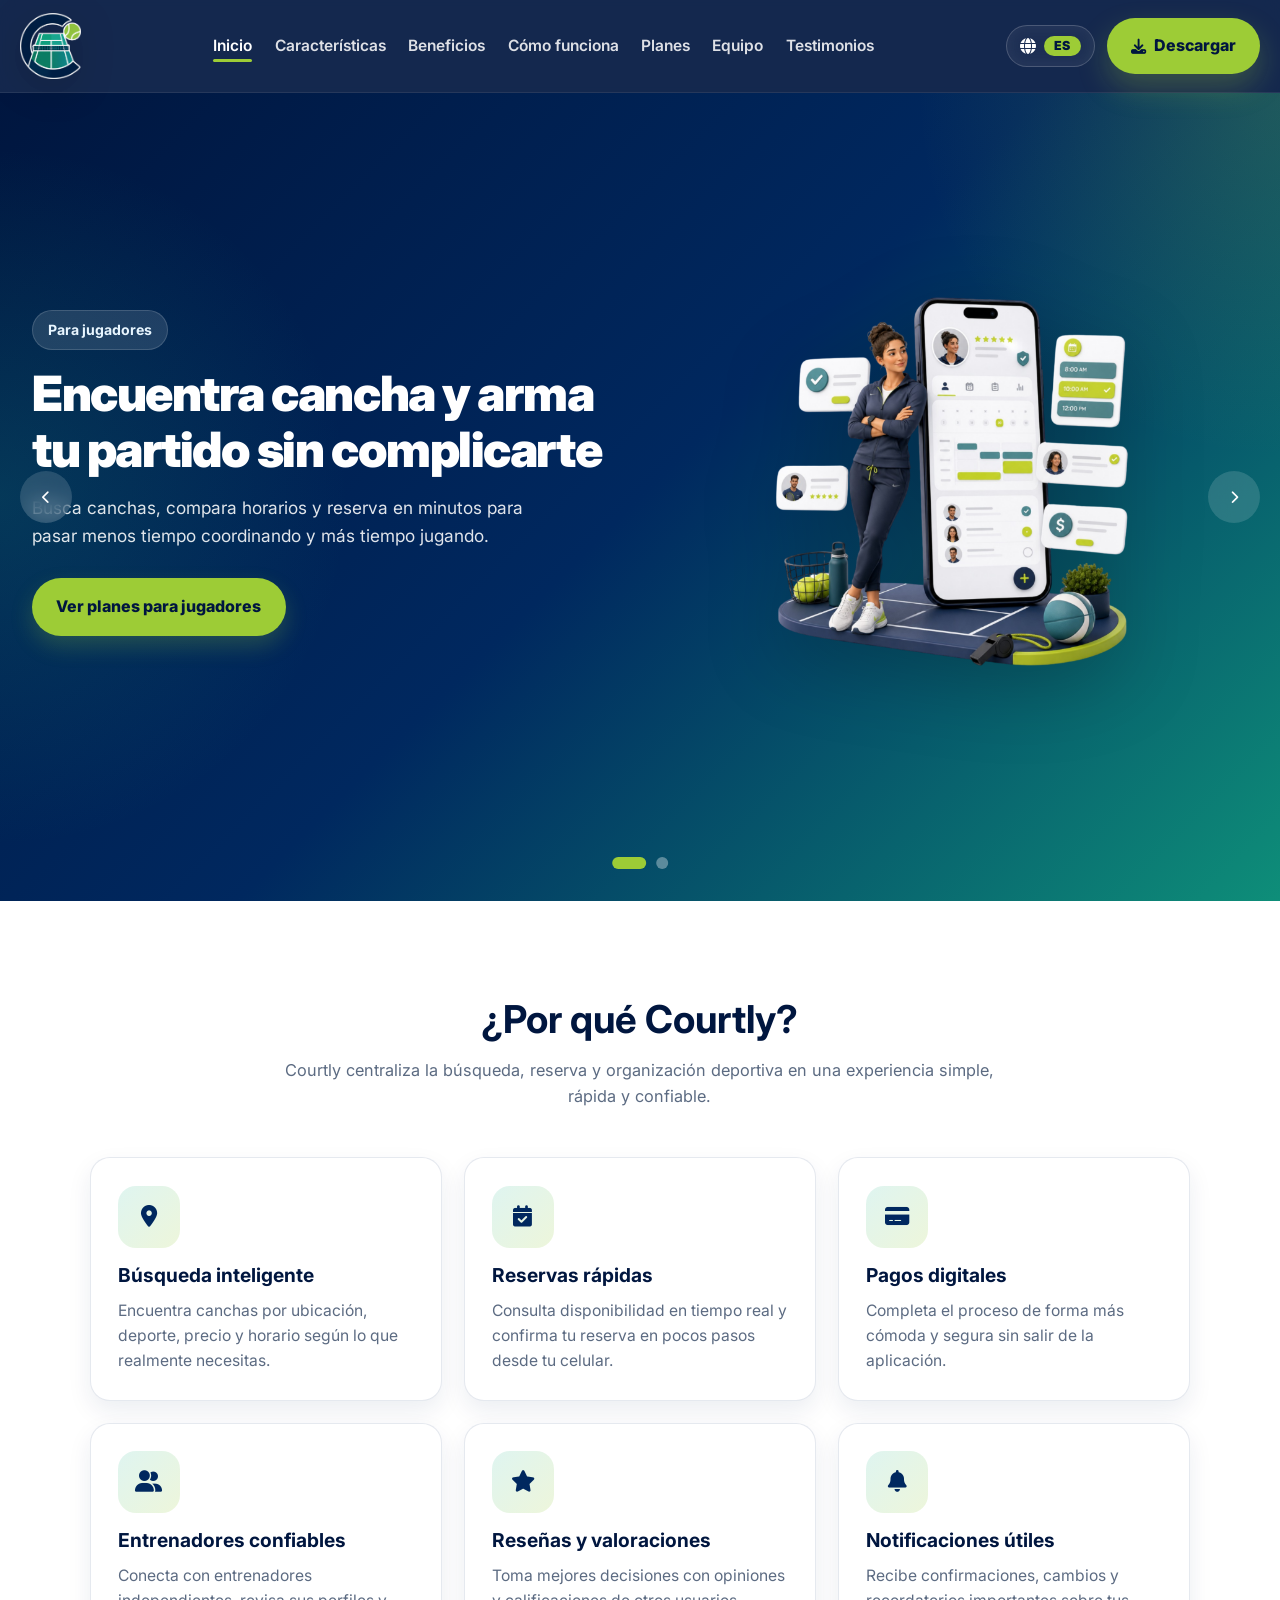
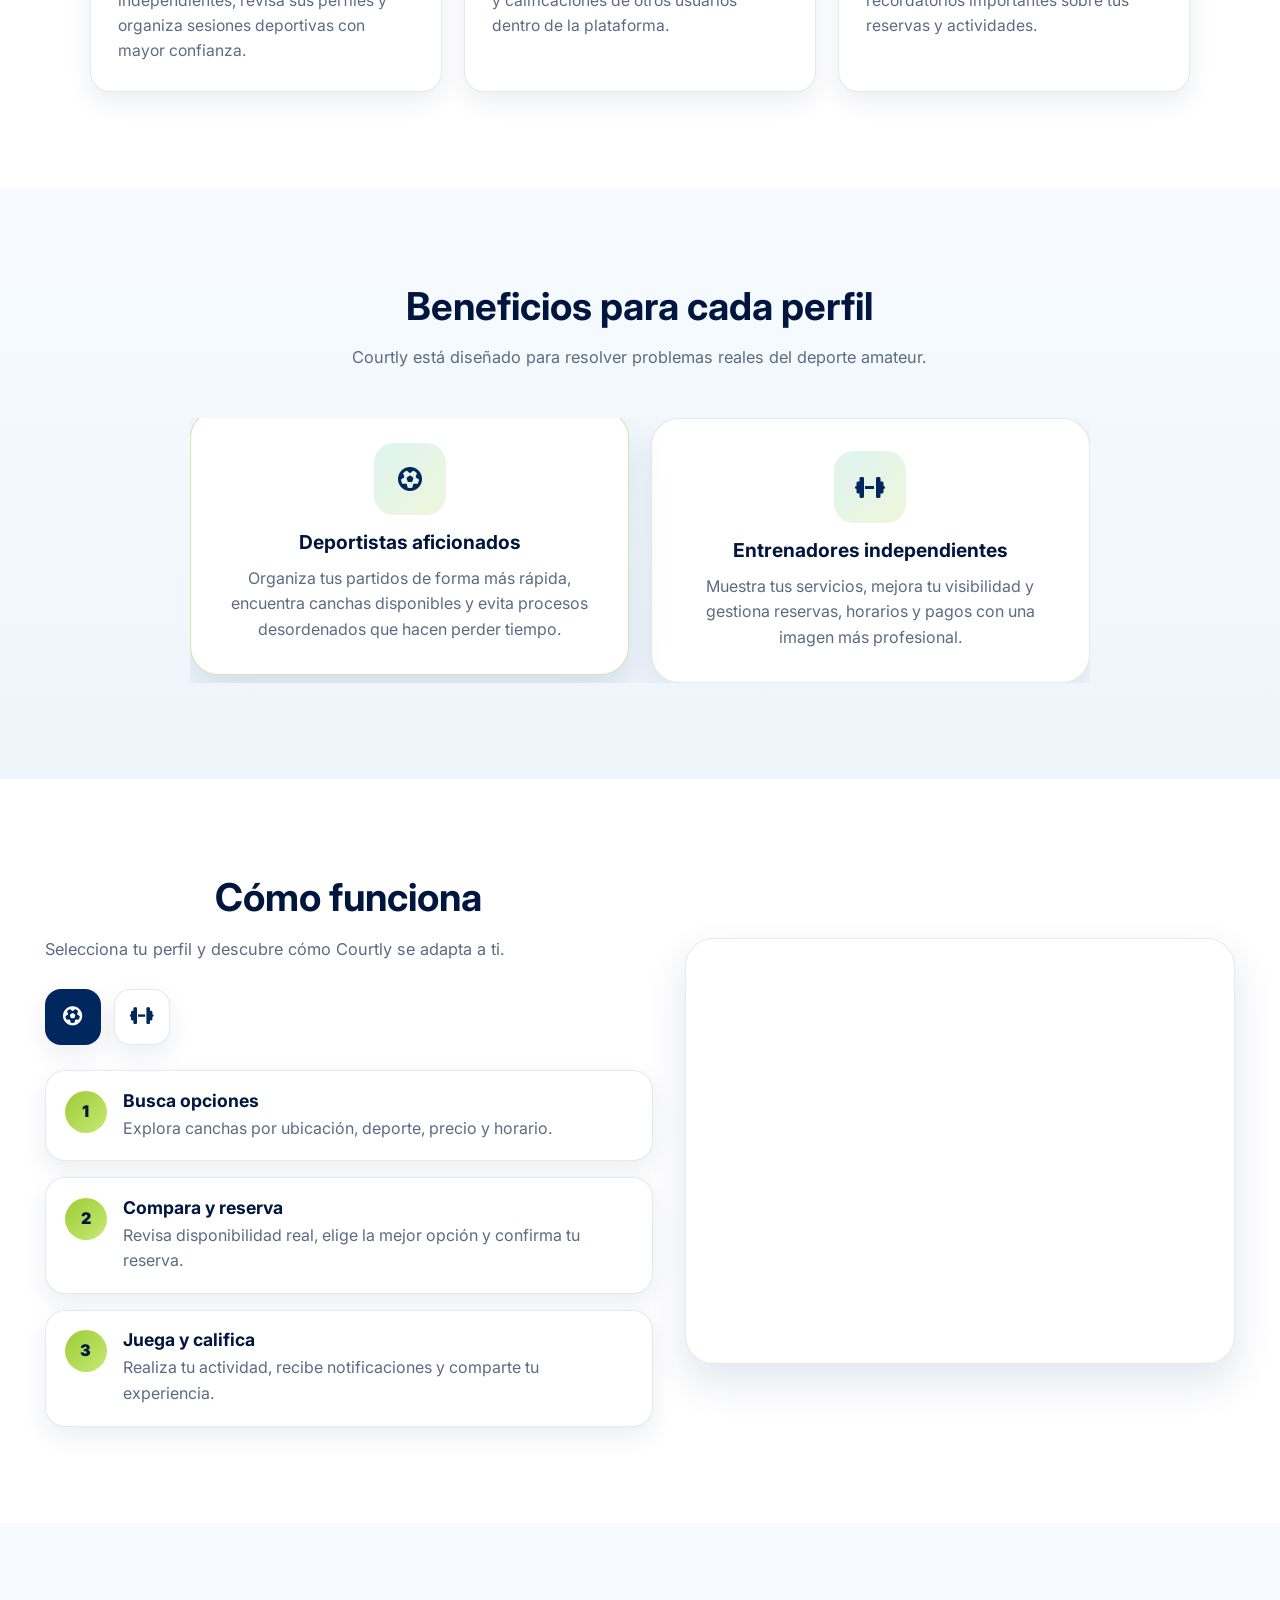
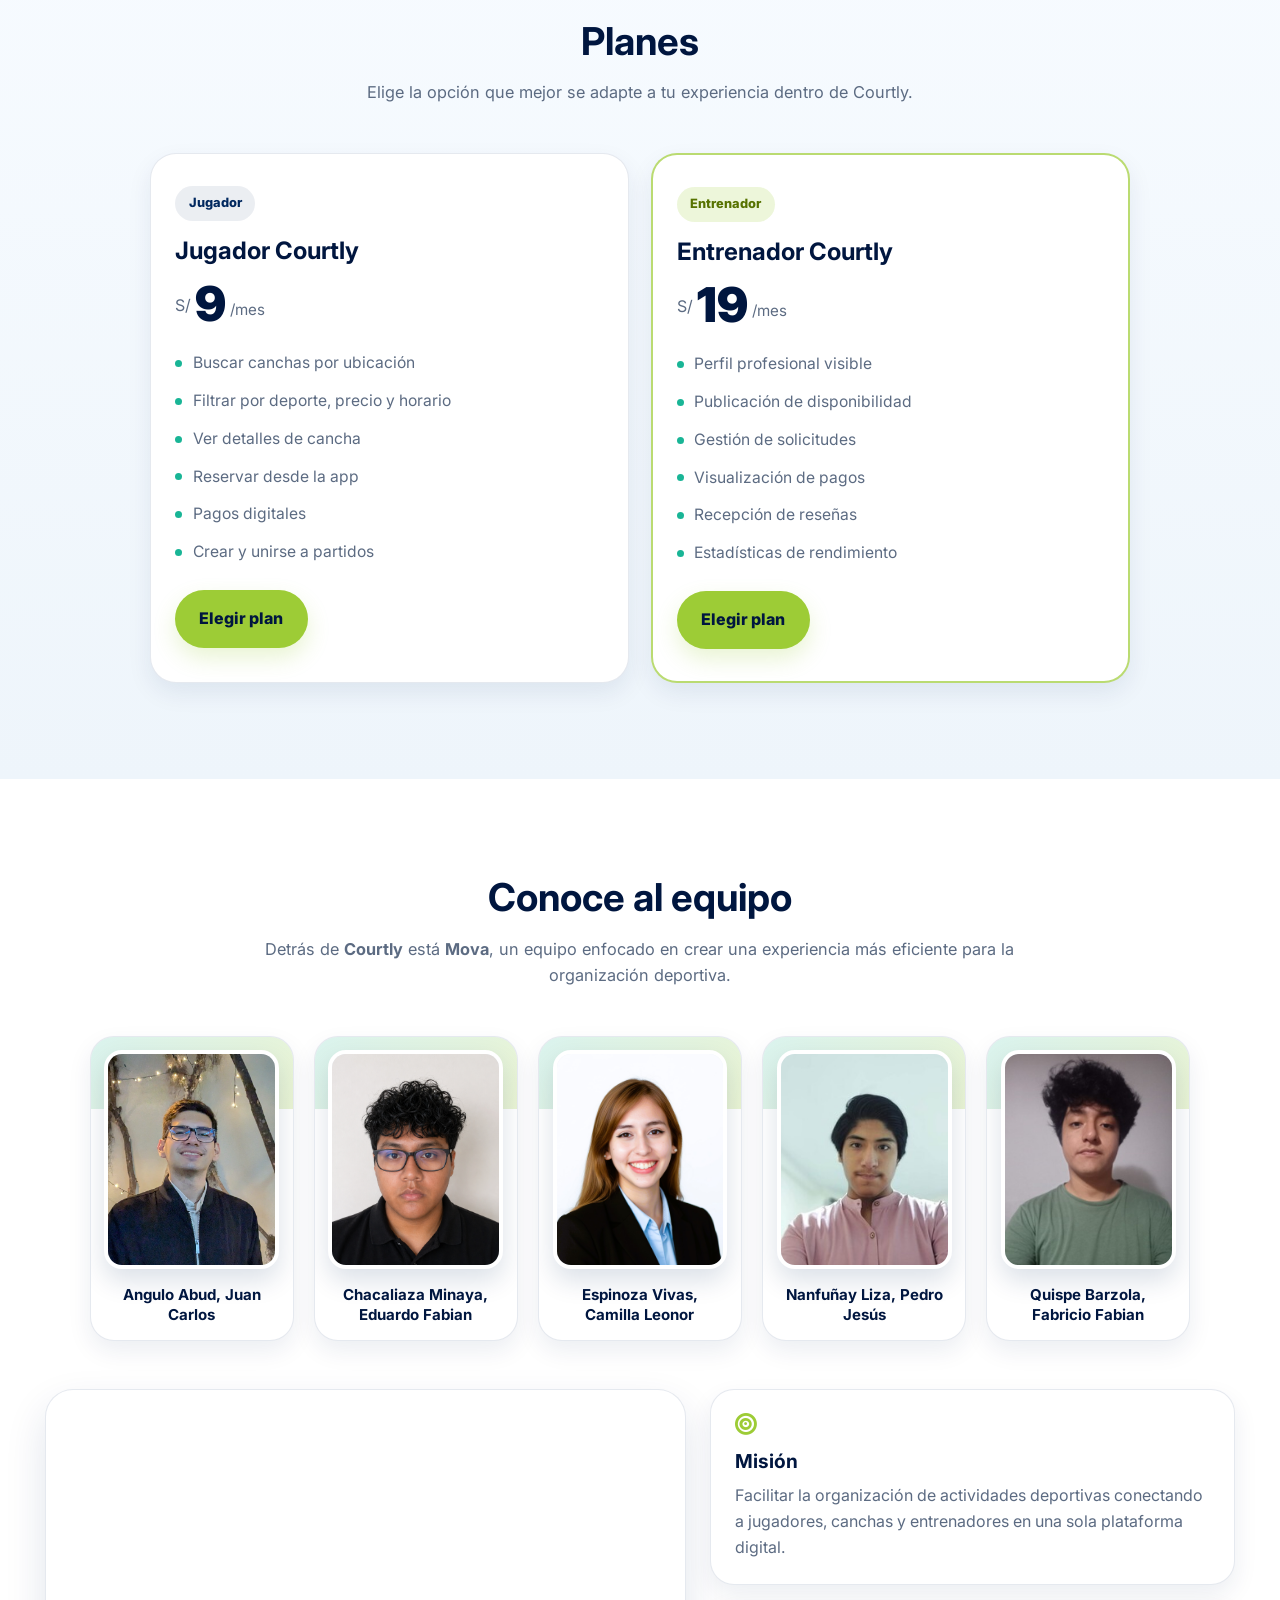
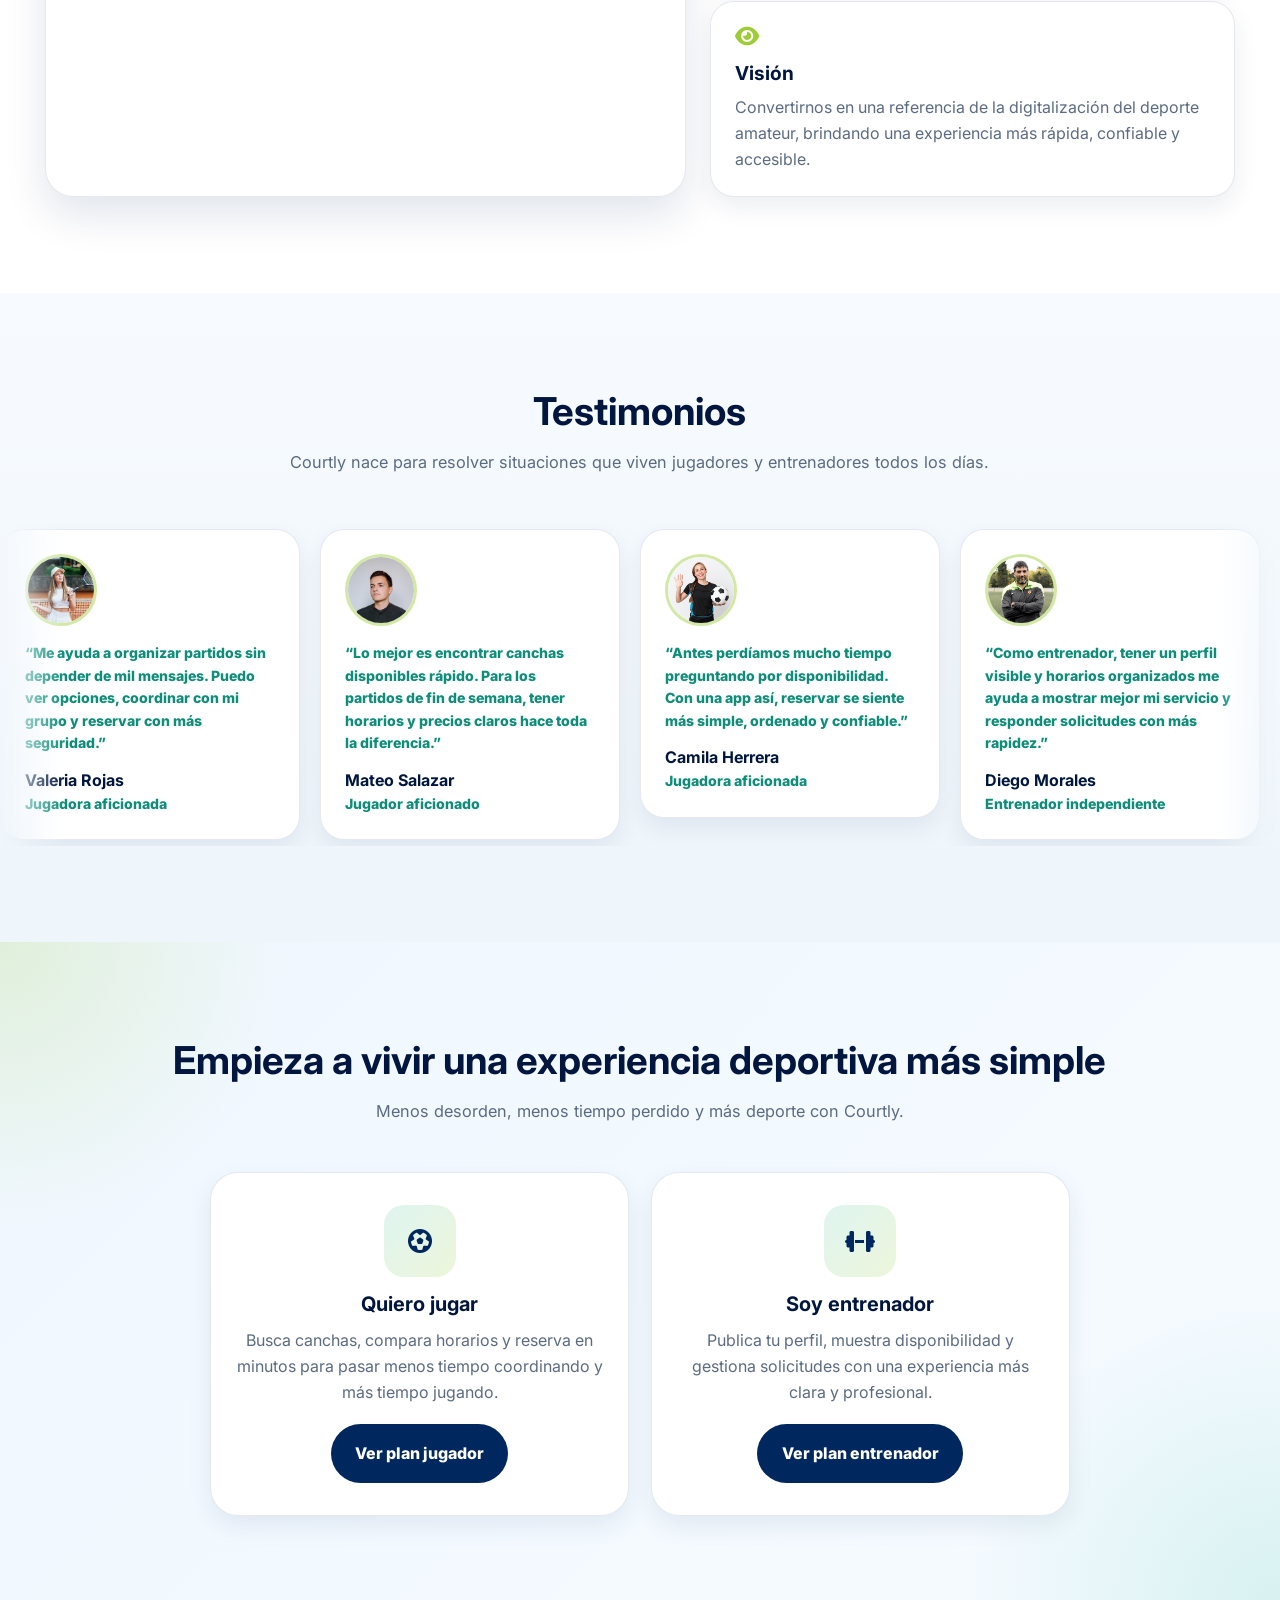
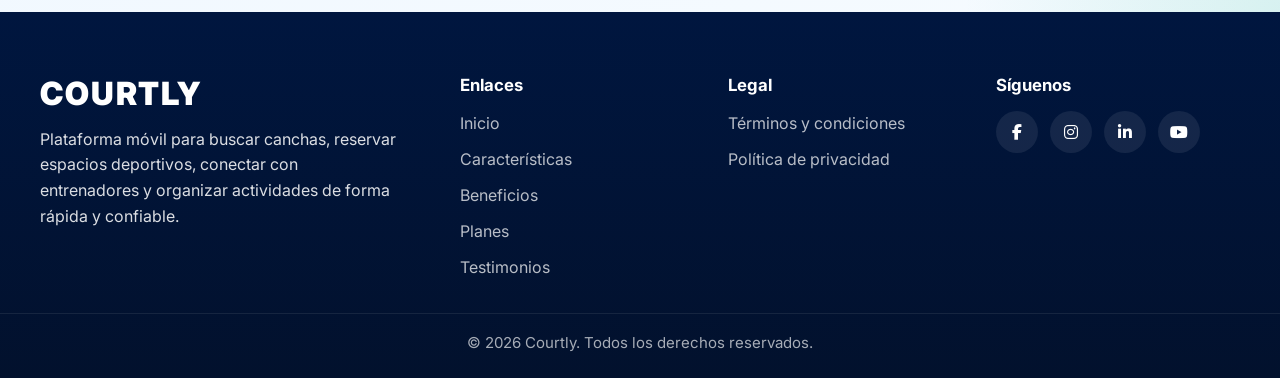
==== index.html @ e8edf91f "feat(landing-page): add Courtly landing page" ====
<!DOCTYPE html>
<html lang="es">
<head>
  <meta charset="UTF-8" />
  <meta name="viewport" content="width=device-width, initial-scale=1.0" />
  <title>Courtly | Reserva. Juega. Disfruta.</title>

  <meta name="description" content="Courtly te permite buscar y reservar canchas deportivas, conectar con entrenadores independientes y organizar tus partidos desde una sola app." />
  <meta name="keywords" content="Courtly, reserva de canchas, entrenadores deportivos, partidos, app deportiva, deporte amateur" />
  <meta name="author" content="Mova" />

  <link rel="preconnect" href="https://fonts.googleapis.com">
  <link rel="preconnect" href="https://fonts.gstatic.com" crossorigin>
  <link href="https://fonts.googleapis.com/css2?family=Inter:wght@400;500;700;800;900&display=swap" rel="stylesheet">
  <link rel="stylesheet" href="https://cdnjs.cloudflare.com/ajax/libs/font-awesome/6.4.0/css/all.min.css">
  <link rel="stylesheet" href="styles.css">
  <script src="script.js" defer></script>
  <script src="language.js" defer></script>
</head>

<body>

  <!-- ===== HEADER ===== -->
  <header class="navbar bg-darker">
    <div class="navbar-container">
      <a href="#home" class="navbar-logo">
        <img src="imgs/logo.png" alt="Courtly logo" />
      </a>

      <button class="menu-toggle" aria-label="Abrir menú">
        <i class="fa-solid fa-bars"></i>
      </button>

      <nav class="nav-links">
        <ul>
          <li><a href="#home" class="nav-item active" data-key="nav_home">Inicio</a></li>
          <li><a href="#features" class="nav-item" data-key="nav_features">Características</a></li>
          <li><a href="#benefits" class="nav-item" data-key="nav_benefits">Beneficios</a></li>
          <li><a href="#how" class="nav-item" data-key="nav_how">Cómo funciona</a></li>
          <li><a href="#plans" class="nav-item" data-key="nav_plans">Planes</a></li>
          <li><a href="#team" class="nav-item" data-key="nav_team">Equipo</a></li>
          <li><a href="#testimonials" class="nav-item" data-key="nav_testimonials">Testimonios</a></li>
        </ul>
      </nav>

      <div class="header-actions">
        <button class="lang-toggle" type="button" aria-label="Cambiar idioma">
          <i class="fa-solid fa-globe"></i>
          <span class="lang-label">ES</span>
        </button>
        <a href="#cta" class="btn-main btn-download" data-key="nav_download">Descargar</a>
      </div>
    </div>
  </header>

  <!-- ===== HERO ===== -->
  <section id="home" class="hero-carousel bg-gradient">
    <div class="carousel-container">

      <div class="carousel-slide active">
        <div class="hero-content">
          <span class="hero-badge" data-key="hero_badge_1">Para jugadores</span>
          <h1 data-key="hero_title_1">Encuentra cancha y arma tu partido sin complicarte</h1>
          <p>
            <span data-key="hero_text_1">Busca canchas, compara horarios y reserva en minutos para pasar menos tiempo coordinando y más tiempo jugando.</span>
          </p>
          <div class="hero-buttons">
            <a href="#plans" class="btn-main" data-key="hero_btn_plans_1">Ver planes para jugadores</a>
          </div>
        </div>
        <div class="hero-image">
          <img src="imgs/slide1.png" alt="Buscar y reservar canchas con Courtly">
        </div>
      </div>

      <div class="carousel-slide">
        <div class="hero-content">
          <span class="hero-badge" data-key="hero_badge_2">Para entrenadores</span>
          <h1 data-key="hero_title_2">Haz visible tu servicio y organiza tus entrenamientos</h1>
          <p>
            <span data-key="hero_text_2">Publica tu perfil, muestra disponibilidad y gestiona solicitudes con una experiencia más clara y profesional.</span>
          </p>
          <div class="hero-buttons">
            <a href="#plans" class="btn-main" data-key="hero_btn_plans_2">Ver planes para entrenadores</a>
          </div>
        </div>
        <div class="hero-image">
          <img src="imgs/slide2.png" alt="Reservas y gestión deportiva en Courtly">
        </div>
      </div>

    </div>

    <button class="carousel-control prev" aria-label="Anterior">
      <i class="fa-solid fa-chevron-left"></i>
    </button>
    <button class="carousel-control next" aria-label="Siguiente">
      <i class="fa-solid fa-chevron-right"></i>
    </button>

    <div class="carousel-indicators">
      <span class="dot active"></span>
      <span class="dot"></span>
    </div>
  </section>

  <!-- ===== FEATURES ===== -->
  <section id="features" class="value-prop-slider section-light">
    <div class="container">
      <h2 data-key="features_title">¿Por qué Courtly?</h2>
      <p class="subtitle">
        <span data-key="features_subtitle">Courtly centraliza la búsqueda, reserva y organización deportiva
        en una experiencia simple, rápida y confiable.</span>
      </p>

      <div class="value-cards">
        <div class="card">
          <div class="card-icon"><i class="fa-solid fa-location-dot"></i></div>
          <h3 data-key="feature_1_title">Búsqueda inteligente</h3>
          <p>
            <span data-key="feature_1_text">Encuentra canchas por ubicación, deporte, precio y horario
            según lo que realmente necesitas.</span>
          </p>
        </div>

        <div class="card">
          <div class="card-icon"><i class="fa-solid fa-calendar-check"></i></div>
          <h3 data-key="feature_2_title">Reservas rápidas</h3>
          <p>
            <span data-key="feature_2_text">Consulta disponibilidad en tiempo real y confirma tu reserva
            en pocos pasos desde tu celular.</span>
          </p>
        </div>

        <div class="card">
          <div class="card-icon"><i class="fa-solid fa-credit-card"></i></div>
          <h3 data-key="feature_3_title">Pagos digitales</h3>
          <p>
            <span data-key="feature_3_text">Completa el proceso de forma más cómoda y segura
            sin salir de la aplicación.</span>
          </p>
        </div>

        <div class="card">
          <div class="card-icon"><i class="fa-solid fa-user-group"></i></div>
          <h3 data-key="feature_4_title">Entrenadores confiables</h3>
          <p>
            <span data-key="feature_4_text">Conecta con entrenadores independientes, revisa sus perfiles
            y organiza sesiones deportivas con mayor confianza.</span>
          </p>
        </div>

        <div class="card">
          <div class="card-icon"><i class="fa-solid fa-star"></i></div>
          <h3 data-key="feature_5_title">Reseñas y valoraciones</h3>
          <p>
            <span data-key="feature_5_text">Toma mejores decisiones con opiniones y calificaciones
            de otros usuarios dentro de la plataforma.</span>
          </p>
        </div>

        <div class="card">
          <div class="card-icon"><i class="fa-solid fa-bell"></i></div>
          <h3 data-key="feature_6_title">Notificaciones útiles</h3>
          <p>
            <span data-key="feature_6_text">Recibe confirmaciones, cambios y recordatorios
            importantes sobre tus reservas y actividades.</span>
          </p>
        </div>
      </div>
    </div>
  </section>

  <!-- ===== BENEFITS ===== -->
  <section id="benefits" class="audience-benefits section-soft">
  <div class="container">
    <h2 data-key="benefits_title">Beneficios para cada perfil</h2>
    <p class="subtitle">
      <span data-key="benefits_subtitle">Courtly está diseñado para resolver problemas reales del deporte amateur.</span>
    </p>

    <div class="benefit-slider">
      <div class="benefit-track">

        <div class="benefit-card active">
          <div class="benefit-symbol"><i class="fa-solid fa-futbol"></i></div>
          <h3 data-key="benefit_1_title">Deportistas aficionados</h3>
          <p>
            <span data-key="benefit_1_text">Organiza tus partidos de forma más rápida, encuentra canchas
            disponibles y evita procesos desordenados que hacen perder tiempo.</span>
          </p>
        </div>

        <div class="benefit-card">
          <div class="benefit-symbol"><i class="fa-solid fa-dumbbell"></i></div>
          <h3 data-key="benefit_2_title">Entrenadores independientes</h3>
          <p>
            <span data-key="benefit_2_text">Muestra tus servicios, mejora tu visibilidad y gestiona reservas,
            horarios y pagos con una imagen más profesional.</span>
          </p>
        </div>

      </div>
    </div>
  </div>
</section>

  <!-- ===== HOW IT WORKS ===== -->
  <section id="how" class="how-it-works section-light">
    <div class="container">
      <div class="how-content">

        <div class="steps-column">
          <h2 data-key="how_title">Cómo funciona</h2>
          <p class="subtitle">
            <span data-key="how_subtitle">Selecciona tu perfil y descubre cómo Courtly se adapta a ti.</span>
          </p>

          <div class="how-selector">
            <button class="how-icon active" data-target="jugador" aria-label="Jugador">
              <i class="fa-solid fa-futbol"></i>
            </button>

            <button class="how-icon" data-target="entrenador" aria-label="Entrenador">
              <i class="fa-solid fa-dumbbell"></i>
            </button>
          </div>

          <div class="steps">
            <div class="step-card">
              <div class="step-number">1</div>
              <div class="step-info">
                <h3 id="how-step1-title">Busca opciones</h3>
                <p id="how-step1-text">
                  Explora canchas por ubicación, deporte, precio y horario.
                </p>
              </div>
            </div>

            <div class="step-card">
              <div class="step-number">2</div>
              <div class="step-info">
                <h3 id="how-step2-title">Compara y reserva</h3>
                <p id="how-step2-text">
                  Revisa disponibilidad real, elige la mejor opción y confirma tu reserva.
                </p>
              </div>
            </div>

            <div class="step-card">
              <div class="step-number">3</div>
              <div class="step-info">
                <h3 id="how-step3-title">Juega y califica</h3>
                <p id="how-step3-text">
                  Realiza tu actividad, recibe notificaciones y comparte tu experiencia.
                </p>
              </div>
            </div>
          </div>
        </div>

        <div class="video-column">
          <div class="video-wrapper">
            <iframe
              src="https://www.youtube.com/embed/dQw4w9WgXcQ?rel=0&controls=1"
              title="Presentación Courtly"
              frameborder="0"
              allowfullscreen>
            </iframe>
          </div>
        </div>

      </div>
    </div>
  </section>

  <!-- ===== PLANS ===== -->
  <section id="plans" class="pricing-section section-soft">
    <div class="container">
      <h2 data-key="plans_title">Planes</h2>
      <p class="subtitle">
        <span data-key="plans_subtitle">Elige la opción que mejor se adapte a tu experiencia dentro de Courtly.</span>
      </p>

      <div class="pricing-cards">
        <div class="plan-card">
          <span class="plan-badge" data-key="plan_player_badge">Jugador</span>
          <h3 data-key="plan_player_title">Jugador Courtly</h3>
          <div class="price">
            <span class="currency">S/</span>
            <span class="amount">9</span>
            <span class="period" data-key="plan_player_period">/mes</span>
          </div>

          <ul class="features">
            <li data-key="plan_player_1">Buscar canchas por ubicación</li>
            <li data-key="plan_player_2">Filtrar por deporte, precio y horario</li>
            <li data-key="plan_player_3">Ver detalles de cancha</li>
            <li data-key="plan_player_4">Reservar desde la app</li>
            <li data-key="plan_player_5">Pagos digitales</li>
            <li data-key="plan_player_6">Crear y unirse a partidos</li>
          </ul>

          <a href="#cta" class="btn-main" data-key="plan_player_cta">Elegir plan</a>
        </div>

        <div class="plan-card featured">
          <span class="plan-badge highlight-badge" data-key="plan_trainer_badge">Entrenador</span>
          <h3 data-key="plan_trainer_title">Entrenador Courtly</h3>
          <div class="price">
            <span class="currency">S/</span>
            <span class="amount">19</span>
            <span class="period" data-key="plan_trainer_period">/mes</span>
          </div>

          <ul class="features">
            <li data-key="plan_trainer_1">Perfil profesional visible</li>
            <li data-key="plan_trainer_2">Publicación de disponibilidad</li>
            <li data-key="plan_trainer_3">Gestión de solicitudes</li>
            <li data-key="plan_trainer_4">Visualización de pagos</li>
            <li data-key="plan_trainer_5">Recepción de reseñas</li>
            <li data-key="plan_trainer_6">Estadísticas de rendimiento</li>
          </ul>

          <a href="#cta" class="btn-main" data-key="plan_trainer_cta">Elegir plan</a>
        </div>
      </div>
    </div>
  </section>

  <!-- ===== TEAM ===== -->
  <section id="team" class="team-section section-light">
    <div class="container">
      <h2 data-key="team_title">Conoce al equipo</h2>
      <p class="subtitle">
        <span data-key="team_subtitle">Detrás de <strong>Courtly</strong> está <strong>Mova</strong>, un equipo enfocado en
        crear una experiencia más eficiente para la organización deportiva.</span>
      </p>

      <div class="team-grid">
        <div class="team-member">
          <img src="imgs/Juan.jpg" alt="Juan Carlos Angulo">
          <h4>Angulo Abud, Juan Carlos</h4>
        </div>

        <div class="team-member">
          <img src="imgs/Eduardo.jpg" alt="Eduardo Fabian Chacaliaza">
          <h4>Chacaliaza Minaya, Eduardo Fabian</h4>
        </div>

        <div class="team-member">
          <img src="imgs/Camilla.jpg" alt="Camilla Espinoza">
          <h4>Espinoza Vivas, Camilla Leonor</h4>
        </div>

        <div class="team-member">
          <img src="imgs/Pedro.jpg" alt="Pedro Nanfuñay">
          <h4>Nanfuñay Liza, Pedro Jesús</h4>
        </div>

        <div class="team-member">
          <img src="imgs/Fabricio.jpg" alt="Fabricio Quispe">
          <h4>Quispe Barzola, Fabricio Fabian</h4>
        </div>
      </div>

      <div class="team-row-horizontal">
        <div class="video-wrapper clean">
          <iframe
            src="https://www.youtube.com/embed/dQw4w9WgXcQ?rel=0&controls=1"
            title="Video del equipo Courtly"
            frameborder="0"
            allowfullscreen>
          </iframe>
        </div>

        <div class="mission-vision-column">
          <div class="info-card modern">
            <i class="fa-solid fa-bullseye"></i>
            <h3 data-key="mission_title">Misión</h3>
            <p>
              <span data-key="mission_text">Facilitar la organización de actividades deportivas conectando
              a jugadores, canchas y entrenadores en una sola plataforma digital.</span>
            </p>
          </div>

          <div class="info-card modern">
            <i class="fa-solid fa-eye"></i>
            <h3 data-key="vision_title">Visión</h3>
            <p>
              <span data-key="vision_text">Convertirnos en una referencia de la digitalización del deporte amateur,
              brindando una experiencia más rápida, confiable y accesible.</span>
            </p>
          </div>
        </div>
      </div>
    </div>
  </section>

  <!-- ===== TESTIMONIALS ===== -->
  <section id="testimonials" class="testimonials section-soft">
    <div class="container">
      <h2 data-key="testimonials_title">Testimonios</h2>
      <p class="subtitle">
        <span data-key="testimonials_subtitle">Courtly nace para resolver situaciones que viven jugadores y entrenadores todos los días.</span>
      </p>

      <div class="testimonial-carousel">
        <div class="testimonial-track">

          <div class="testimonial-card">
            <img src="imgs/test5.jpg" alt="Valeria Rojas">
            <p>
              <span data-key="testimonial_1_text">“Me ayuda a organizar partidos sin depender de mil mensajes. Puedo ver opciones,
              coordinar con mi grupo y reservar con más seguridad.”</span>
            </p>
            <h4>Valeria Rojas</h4>
            <span data-key="testimonial_1_role">Jugadora aficionada</span>
          </div>

          <div class="testimonial-card">
            <img src="imgs/test4.jpg" alt="Mateo Salazar">
            <p>
              <span data-key="testimonial_2_text">“Lo mejor es encontrar canchas disponibles rápido. Para los partidos de fin de semana,
              tener horarios y precios claros hace toda la diferencia.”</span>
            </p>
            <h4>Mateo Salazar</h4>
            <span data-key="testimonial_2_role">Jugador aficionado</span>
          </div>

          <div class="testimonial-card">
            <img src="imgs/test2.jpg" alt="Camila Herrera">
            <p>
              <span data-key="testimonial_3_text">“Antes perdíamos mucho tiempo preguntando por disponibilidad. Con una app así,
              reservar se siente más simple, ordenado y confiable.”</span>
            </p>
            <h4>Camila Herrera</h4>
            <span data-key="testimonial_3_role">Jugadora aficionada</span>
          </div>

          <div class="testimonial-card">
            <img src="imgs/test1.jpg" alt="Diego Morales">
            <p>
              <span data-key="testimonial_4_text">“Como entrenador, tener un perfil visible y horarios organizados me ayuda a mostrar
              mejor mi servicio y responder solicitudes con más rapidez.”</span>
            </p>
            <h4>Diego Morales</h4>
            <span data-key="testimonial_4_role">Entrenador independiente</span>
          </div>

          <div class="testimonial-card">
            <img src="imgs/test6.jpg" alt="Lucía Fernández">
            <p>
              <span data-key="testimonial_5_text">“Poder gestionar sesiones, reservas y pagos desde un solo lugar mejora la experiencia
              para mis alumnos y le da más confianza a mi trabajo.”</span>
            </p>
            <h4>Lucía Fernández</h4>
            <span data-key="testimonial_5_role">Entrenadora deportiva</span>
          </div>

          <div class="testimonial-card">
            <img src="imgs/test3.jpg" alt="Andrés Castillo">
            <p>
              <span data-key="testimonial_6_text">“Las reseñas y la disponibilidad visible pueden ayudar mucho a crecer como entrenador.
              Es una forma más profesional de conectar con nuevos alumnos.”</span>
            </p>
            <h4>Andrés Castillo</h4>
            <span data-key="testimonial_6_role">Coach deportivo</span>
          </div>

        </div>
      </div>
    </div>
  </section>

  <!-- ===== CTA ===== -->
  <section id="cta" class="cta-segmented">
    <div class="container">
      <h2 data-key="cta_title">Empieza a vivir una experiencia deportiva más simple</h2>
      <p class="subtitle">
        <span data-key="cta_subtitle">Menos desorden, menos tiempo perdido y más deporte con Courtly.</span>
      </p>

      <div class="cta-cards">
        <div class="cta-card">
          <div class="cta-symbol"><i class="fa-solid fa-futbol"></i></div>
          <h3 data-key="cta_player_title">Quiero jugar</h3>
          <p>
            <span data-key="cta_player_text">Busca canchas, compara horarios y reserva en minutos para pasar menos tiempo coordinando y más tiempo jugando.</span>
          </p>
          <a href="#plans" class="btn-cta" data-key="cta_player_btn">Ver plan jugador</a>
        </div>

        <div class="cta-card">
          <div class="cta-symbol"><i class="fa-solid fa-dumbbell"></i></div>
          <h3 data-key="cta_trainer_title">Soy entrenador</h3>
          <p>
            <span data-key="cta_trainer_text">Publica tu perfil, muestra disponibilidad y gestiona solicitudes con una experiencia más clara y profesional.</span>
          </p>
          <a href="#plans" class="btn-cta" data-key="cta_trainer_btn">Ver plan entrenador</a>
        </div>
      </div>
    </div>
  </section>

  <!-- ===== FOOTER ===== -->
  <footer class="footer">
    <div class="footer-container">

      <div class="footer-col brand">
        <h3 class="logo-text">COURTLY</h3>
        <p>
          <span data-key="footer_brand_text">Plataforma móvil para buscar canchas, reservar espacios deportivos,
          conectar con entrenadores y organizar actividades de forma rápida y confiable.</span>
        </p>
      </div>

      <div class="footer-col">
        <h4 data-key="footer_links">Enlaces</h4>
        <ul>
          <li><a href="#home" data-key="nav_home">Inicio</a></li>
          <li><a href="#features" data-key="nav_features">Características</a></li>
          <li><a href="#benefits" data-key="nav_benefits">Beneficios</a></li>
          <li><a href="#plans" data-key="nav_plans">Planes</a></li>
          <li><a href="#testimonials" data-key="nav_testimonials">Testimonios</a></li>
        </ul>
      </div>

      <div class="footer-col">
        <h4 data-key="footer_legal">Legal</h4>
        <ul>
          <li><a href="terminos.html" data-key="legal_terms">Términos y condiciones</a></li>
          <li><a href="privacidad.html" data-key="legal_privacy">Política de privacidad</a></li>
        </ul>
      </div>

      <div class="footer-col social">
        <h4 data-key="footer_social">Síguenos</h4>
        <div class="social-icons">
          <a href="#" aria-label="Facebook"><i class="fab fa-facebook-f"></i></a>
          <a href="#" aria-label="Instagram"><i class="fab fa-instagram"></i></a>
          <a href="#" aria-label="LinkedIn"><i class="fab fa-linkedin-in"></i></a>
          <a href="#" aria-label="YouTube"><i class="fab fa-youtube"></i></a>
        </div>
      </div>

    </div>

    <div class="footer-bottom">
      <p data-key="footer_copy">© 2026 Courtly. Todos los derechos reservados.</p>
    </div>
  </footer>

</body>
</html>
---- styles.css ----
:root {
  --courtly-navy: #00285F;
  --courtly-navy-dark: #00163F;
  --courtly-lime: #9DCC36;
  --courtly-teal: #19B596;
  --courtly-teal-dark: #0E8E79;
  --courtly-bg: #F4F7FB;
  --courtly-white: #FFFFFF;
  --courtly-text: #10213A;
  --courtly-text-soft: #5C6B82;
  --courtly-border: rgba(0, 40, 95, 0.10);
  --courtly-shadow: 0 18px 42px rgba(0, 40, 95, 0.12);
  --courtly-shadow-soft: 0 10px 24px rgba(0, 40, 95, 0.08);
  --radius-xl: 28px;
  --radius-lg: 20px;
  --radius-md: 14px;
  --transition: 0.3s ease;
  --container: 1200px;
}

* {
  margin: 0;
  padding: 0;
  box-sizing: border-box;
}

html {
  scroll-behavior: smooth;
}

body {
  font-family: "Inter", sans-serif;
  background: var(--courtly-bg);
  color: var(--courtly-text);
  line-height: 1.6;
}

img {
  max-width: 100%;
  display: block;
}

a {
  text-decoration: none;
  color: inherit;
}

ul {
  list-style: none;
}

.container {
  width: min(100% - clamp(2rem, 7vw, 8rem), var(--container));
  margin: 0 auto;
}

.section-light {
  background: var(--courtly-white);
}

.section-soft {
  background: linear-gradient(180deg, #f7fbff 0%, #eef5fb 100%);
}

.subtitle {
  max-width: 760px;
  margin: 0 auto 3rem;
  color: var(--courtly-text-soft);
  font-size: 1.02rem;
  text-align: center;
}

h1, h2, h3, h4 {
  line-height: 1.15;
}

h2 {
  text-align: center;
  font-size: clamp(2rem, 3vw, 3rem);
  color: var(--courtly-navy-dark);
  margin-bottom: 1rem;
}

/* NAVBAR */
.navbar {
  position: sticky;
  top: 0;
  z-index: 1000;
  width: 100%;
  background: rgba(0, 22, 63, 0.92);
  backdrop-filter: blur(14px);
  border-bottom: 1px solid rgba(255, 255, 255, 0.08);
  transition: var(--transition);
}

.navbar.scrolled {
  box-shadow: 0 10px 30px rgba(0, 0, 0, 0.18);
}

.navbar-container {
  width: min(100% - 2rem, 1240px);
  margin: 0 auto;
  min-height: 92px;
  display: flex;
  align-items: center;
  justify-content: space-between;
  gap: 1.25rem;
}

.navbar-logo {
  display: flex;
  align-items: center;
  flex-shrink: 0;
}

.navbar-logo img {
  height: 66px;
  width: auto;
  object-fit: contain;
  filter: drop-shadow(0 8px 18px rgba(0, 0, 0, 0.18));
}

.nav-links ul {
  display: flex;
  align-items: center;
  gap: 1.4rem;
}

.nav-item {
  color: rgba(255, 255, 255, 0.86);
  font-weight: 600;
  font-size: 0.97rem;
  position: relative;
  transition: var(--transition);
}

.nav-item:hover,
.nav-item.active {
  color: var(--courtly-white);
}

.nav-item::after {
  content: "";
  position: absolute;
  left: 0;
  bottom: -0.45rem;
  width: 0;
  height: 3px;
  background: var(--courtly-lime);
  border-radius: 999px;
  transition: var(--transition);
}

.nav-item:hover::after,
.nav-item.active::after {
  width: 100%;
}

.header-actions {
  display: flex;
  align-items: center;
  gap: 0.75rem;
}

.lang-toggle {
  min-height: 42px;
  display: inline-flex;
  align-items: center;
  gap: 0.5rem;
  padding: 0.55rem 0.8rem;
  border-radius: 999px;
  border: 1px solid rgba(255, 255, 255, 0.18);
  background: rgba(255, 255, 255, 0.10);
  color: var(--courtly-white);
  font: inherit;
  font-weight: 900;
  cursor: pointer;
  transition: var(--transition);
  backdrop-filter: blur(10px);
}

.lang-toggle:hover {
  transform: translateY(-1px);
  background: rgba(255, 255, 255, 0.18);
  border-color: rgba(157, 204, 54, 0.55);
}

.lang-label {
  min-width: 2.35rem;
  padding: 0.18rem 0.45rem;
  border-radius: 999px;
  background: var(--courtly-lime);
  color: var(--courtly-navy-dark);
  font-size: 0.78rem;
  line-height: 1.2;
  text-align: center;
  letter-spacing: 0.04em;
}

.menu-toggle {
  display: none;
  background: transparent;
  border: none;
  color: var(--courtly-white);
  font-size: 1.4rem;
  cursor: pointer;
}

/* BUTTONS */
.btn-main,
.btn-secondary,
.btn-cta {
  display: inline-flex;
  align-items: center;
  justify-content: center;
  min-height: 48px;
  padding: 0.9rem 1.4rem;
  border-radius: 999px;
  font-weight: 800;
  transition: var(--transition);
  border: 2px solid transparent;
  cursor: pointer;
}

.btn-main {
  background: var(--courtly-lime);
  color: var(--courtly-navy-dark);
  box-shadow: 0 10px 22px rgba(157, 204, 54, 0.22);
}

.btn-download {
  min-height: 52px;
  padding: 0.85rem 1.35rem;
  gap: 0.55rem;
  box-shadow: 0 14px 30px rgba(157, 204, 54, 0.26);
}

.btn-download::before {
  content: "\f019";
  font-family: "Font Awesome 6 Free";
  font-weight: 900;
  font-size: 0.95rem;
}

.btn-main:hover {
  transform: translateY(-2px);
  background: #b0de4c;
}

.btn-secondary {
  background: rgba(255, 255, 255, 0.12);
  color: var(--courtly-white);
  border-color: rgba(255, 255, 255, 0.18);
}

.btn-secondary:hover {
  background: rgba(255, 255, 255, 0.20);
}

.btn-cta {
  background: var(--courtly-navy);
  color: var(--courtly-white);
}

.btn-cta:hover {
  background: var(--courtly-teal-dark);
  transform: translateY(-2px);
}

/* HERO */
.bg-gradient {
  background:
    radial-gradient(circle at top right, rgba(157, 204, 54, 0.18), transparent 24%),
    radial-gradient(circle at left center, rgba(25, 181, 150, 0.18), transparent 26%),
    linear-gradient(135deg, var(--courtly-navy-dark), var(--courtly-navy), var(--courtly-teal-dark));
}

.hero-carousel {
  position: relative;
  overflow: hidden;
  color: var(--courtly-white);
  min-height: calc(100vh - 92px);
}

.carousel-container {
  display: flex;
  transition: transform 0.7s ease-in-out;
  width: 100%;
}

.carousel-slide {
  flex: 0 0 100%;
  min-width: 100%;
  width: 100%;
  min-height: calc(100vh - 92px);
  padding: clamp(2rem, 4vh, 3.25rem) max(2rem, calc((100% - 1240px) / 2)) 5.25rem;
  display: flex;
  align-items: center;
  justify-content: center;
  gap: 3rem;
}

.carousel-slide > .hero-content,
.carousel-slide > .hero-image {
  width: 50%;
  flex: 1;
}

.hero-content {
  max-width: 580px;
}

.hero-badge {
  display: inline-block;
  margin-bottom: 1rem;
  padding: 0.5rem 0.95rem;
  border-radius: 999px;
  background: rgba(255, 255, 255, 0.12);
  color: #e8f6ff;
  font-size: 0.88rem;
  font-weight: 700;
  border: 1px solid rgba(255, 255, 255, 0.15);
}

.hero-content h1 {
  font-size: clamp(2.25rem, 3.8vw, 3.55rem);
  font-weight: 900;
  margin-bottom: 1rem;
  letter-spacing: -0.03em;
  max-width: 640px;
}

.hero-content p {
  font-size: 1.08rem;
  color: rgba(255, 255, 255, 0.88);
  margin-bottom: 1.8rem;
  max-width: 540px;
}

.hero-buttons {
  display: flex;
  flex-wrap: wrap;
  gap: 1rem;
}

.hero-image {
  display: flex;
  justify-content: center;
}

.hero-image img {
  max-width: min(720px, 52vw);
  max-height: min(620px, 74vh);
  width: 100%;
  object-fit: contain;
  filter: drop-shadow(0 18px 40px rgba(0, 0, 0, 0.22));
}

.carousel-control {
  position: absolute;
  top: 50%;
  transform: translateY(-50%);
  width: 52px;
  height: 52px;
  border-radius: 50%;
  border: none;
  background: rgba(255, 255, 255, 0.14);
  color: var(--courtly-white);
  cursor: pointer;
  transition: var(--transition);
  z-index: 3;
  backdrop-filter: blur(10px);
}

.carousel-control:hover {
  background: rgba(255, 255, 255, 0.24);
}

.carousel-control.prev {
  left: 1.25rem;
}

.carousel-control.next {
  right: 1.25rem;
}

.carousel-indicators {
  position: absolute;
  left: 50%;
  bottom: 2rem;
  transform: translateX(-50%);
  display: flex;
  justify-content: center;
  gap: 0.6rem;
  padding-bottom: 0;
  z-index: 4;
}

.dot {
  width: 12px;
  height: 12px;
  border-radius: 999px;
  background: rgba(255, 255, 255, 0.35);
  cursor: pointer;
  transition: var(--transition);
}

.dot.active {
  width: 34px;
  background: var(--courtly-lime);
}

/* FEATURES */
.value-prop-slider {
  padding: 6rem 0;
}

.value-cards {
  width: min(100% - clamp(2rem, 7vw, 8rem), 1200px);
  margin: 0 auto;
  display: grid;
  grid-template-columns: repeat(3, 1fr);
  gap: 1.35rem;
}

.card {
  background: var(--courtly-white);
  border: 1px solid var(--courtly-border);
  border-radius: var(--radius-lg);
  padding: 1.7rem;
  box-shadow: var(--courtly-shadow-soft);
  transition: var(--transition);
}

.card:hover {
  transform: translateY(-8px);
  box-shadow: var(--courtly-shadow);
}

.card-icon {
  width: 62px;
  height: 62px;
  border-radius: 18px;
  display: grid;
  place-items: center;
  margin-bottom: 1rem;
  background: linear-gradient(135deg, rgba(25, 181, 150, 0.14), rgba(157, 204, 54, 0.18));
  color: var(--courtly-navy);
  font-size: 1.35rem;
}

.card h3 {
  font-size: 1.2rem;
  color: var(--courtly-navy-dark);
  margin-bottom: 0.75rem;
}

.card p {
  color: var(--courtly-text-soft);
  font-size: 0.98rem;
}

/* BENEFITS */
.audience-benefits {
  padding: 6rem 0;
}

.benefit-slider {
  width: min(100% - clamp(2rem, 7vw, 8rem), 900px);
  margin: 0 auto;
  overflow: hidden;
}

.benefit-track {
  display: grid;
  grid-template-columns: repeat(2, minmax(0, 1fr));
  gap: 1.35rem;
}

.benefit-card {
  background: var(--courtly-white);
  border-radius: var(--radius-xl);
  padding: 2rem 1.6rem;
  border: 1px solid var(--courtly-border);
  box-shadow: var(--courtly-shadow-soft);
  transition: var(--transition);
  text-align: center;
}

.benefit-card:hover,
.benefit-card.active {
  transform: translateY(-8px);
  box-shadow: var(--courtly-shadow);
  border-color: rgba(157, 204, 54, 0.45);
}

.benefit-symbol {
  width: 72px;
  height: 72px;
  margin: 0 auto 1rem;
  border-radius: 20px;
  display: grid;
  place-items: center;
  background: linear-gradient(135deg, rgba(25, 181, 150, 0.14), rgba(157, 204, 54, 0.18));
  color: var(--courtly-navy);
  font-size: 1.5rem;
}

.benefit-card h3 {
  font-size: 1.2rem;
  color: var(--courtly-navy-dark);
  margin-bottom: 0.8rem;
}

.benefit-card p {
  color: var(--courtly-text-soft);
}

/* HOW */
.how-it-works {
  padding: 6rem 0;
}

.how-content {
  display: grid;
  grid-template-columns: 1.05fr 0.95fr;
  gap: 2rem;
  align-items: center;
}

.steps-column .subtitle {
  text-align: left;
  margin: 0 0 1.7rem 0;
}

.how-selector {
  display: flex;
  gap: 0.85rem;
  margin-bottom: 1.6rem;
}

.how-icon {
  width: 56px;
  height: 56px;
  border-radius: 16px;
  border: 1px solid var(--courtly-border);
  background: var(--courtly-white);
  color: var(--courtly-navy);
  font-size: 1.2rem;
  cursor: pointer;
  transition: var(--transition);
  box-shadow: var(--courtly-shadow-soft);
}

.how-icon.active,
.how-icon:hover {
  background: var(--courtly-navy);
  color: var(--courtly-white);
  border-color: transparent;
}

.steps {
  display: flex;
  flex-direction: column;
  gap: 1rem;
}

.step-card {
  display: flex;
  gap: 1rem;
  align-items: flex-start;
  background: var(--courtly-white);
  border: 1px solid var(--courtly-border);
  border-radius: var(--radius-lg);
  padding: 1.2rem;
  box-shadow: var(--courtly-shadow-soft);
}

.step-number {
  width: 42px;
  height: 42px;
  min-width: 42px;
  border-radius: 50%;
  display: grid;
  place-items: center;
  font-weight: 900;
  color: var(--courtly-navy-dark);
  background: linear-gradient(135deg, var(--courtly-lime), #c6ea74);
}

.step-info h3 {
  font-size: 1.1rem;
  margin-bottom: 0.3rem;
  color: var(--courtly-navy-dark);
}

.step-info p {
  color: var(--courtly-text-soft);
}

.video-wrapper {
  background: var(--courtly-white);
  border-radius: var(--radius-xl);
  padding: 0.8rem;
  box-shadow: var(--courtly-shadow);
  border: 1px solid var(--courtly-border);
}

.video-wrapper iframe {
  width: 100%;
  min-height: 390px;
  border-radius: 20px;
}

/* PLANS */
.pricing-section {
  padding: 6rem 0;
}

.pricing-cards {
  width: min(100% - clamp(2rem, 7vw, 8rem), 980px);
  margin: 0 auto;
  display: grid;
  grid-template-columns: repeat(2, 1fr);
  gap: 1.35rem;
}

.plan-card {
  position: relative;
  background: var(--courtly-white);
  border: 1px solid var(--courtly-border);
  border-radius: 26px;
  padding: 2rem 1.5rem;
  box-shadow: var(--courtly-shadow-soft);
  transition: var(--transition);
  overflow: hidden;
}

.plan-card:hover {
  transform: translateY(-10px);
  box-shadow: var(--courtly-shadow);
}

.plan-card.featured {
  border: 2px solid rgba(157, 204, 54, 0.7);
}

.plan-badge {
  display: inline-block;
  margin-bottom: 1rem;
  padding: 0.45rem 0.85rem;
  border-radius: 999px;
  font-size: 0.8rem;
  font-weight: 800;
  background: rgba(0, 40, 95, 0.08);
  color: var(--courtly-navy);
}

.highlight-badge {
  background: rgba(157, 204, 54, 0.18);
  color: #577200;
}

.plan-card h3 {
  font-size: 1.5rem;
  color: var(--courtly-navy-dark);
  margin-bottom: 1rem;
}

.price {
  display: flex;
  align-items: flex-end;
  gap: 0.25rem;
  margin-bottom: 1.35rem;
}

.currency {
  font-size: 1rem;
  color: var(--courtly-text-soft);
  margin-bottom: 0.6rem;
}

.amount {
  font-size: 3rem;
  line-height: 1;
  font-weight: 900;
  color: var(--courtly-navy-dark);
}

.period {
  font-size: 0.95rem;
  color: var(--courtly-text-soft);
  margin-bottom: 0.35rem;
}

.features {
  display: flex;
  flex-direction: column;
  gap: 0.8rem;
  margin-bottom: 1.6rem;
}

.features li {
  color: var(--courtly-text-soft);
  font-size: 0.98rem;
  position: relative;
  padding-left: 1.1rem;
}

.features li::before {
  content: "";
  position: absolute;
  left: 0;
  top: 0.62rem;
  width: 7px;
  height: 7px;
  border-radius: 50%;
  background: var(--courtly-teal);
}

/* TEAM */
.team-section {
  padding: 6rem 0;
}

.team-grid {
  width: min(100% - clamp(2rem, 7vw, 8rem), 1180px);
  margin: 0 auto 3rem;
  display: grid;
  grid-template-columns: repeat(auto-fit, minmax(190px, 1fr));
  justify-content: center;
  gap: 1.25rem;
}

.team-member {
  position: relative;
  overflow: hidden;
  background: var(--courtly-white);
  border-radius: 24px;
  padding: 0.85rem 0.85rem 1rem;
  text-align: center;
  border: 1px solid var(--courtly-border);
  box-shadow: var(--courtly-shadow-soft);
  transition: var(--transition);
}

.team-member::before {
  content: "";
  position: absolute;
  inset: 0 0 auto;
  height: 72px;
  background: linear-gradient(135deg, rgba(25, 181, 150, 0.16), rgba(157, 204, 54, 0.22));
  pointer-events: none;
}

.team-member:hover {
  transform: translateY(-8px);
  box-shadow: var(--courtly-shadow);
  border-color: rgba(157, 204, 54, 0.45);
}

.team-member img {
  position: relative;
  z-index: 1;
  width: 100%;
  aspect-ratio: 4 / 5;
  object-fit: cover;
  object-position: center 22%;
  border-radius: 18px;
  margin-bottom: 1rem;
  border: 4px solid var(--courtly-white);
  box-shadow: 0 12px 26px rgba(0, 40, 95, 0.14);
  background: #eef5fb;
  transition: var(--transition);
}

.team-member:hover img {
  transform: scale(1.025);
}

.team-member h4 {
  position: relative;
  z-index: 1;
  min-height: 2.6em;
  display: flex;
  align-items: center;
  justify-content: center;
  font-size: 0.94rem;
  line-height: 1.3;
  color: var(--courtly-navy-dark);
  padding: 0 0.35rem;
}

.team-row-horizontal {
  display: grid;
  grid-template-columns: 1.1fr 0.9fr;
  gap: 1.5rem;
  align-items: stretch;
}

.video-wrapper.clean iframe {
  min-height: 360px;
}

.mission-vision-column {
  display: flex;
  flex-direction: column;
  gap: 1rem;
}

.info-card {
  background: var(--courtly-white);
  border-radius: 24px;
  padding: 1.5rem;
  border: 1px solid var(--courtly-border);
  box-shadow: var(--courtly-shadow-soft);
  height: 100%;
}

.info-card i {
  font-size: 1.35rem;
  color: var(--courtly-lime);
  margin-bottom: 0.9rem;
}

.info-card h3 {
  color: var(--courtly-navy-dark);
  font-size: 1.2rem;
  margin-bottom: 0.7rem;
}

.info-card p {
  color: var(--courtly-text-soft);
}

/* TESTIMONIALS */
.testimonials {
  padding: 6rem 0;
  overflow: hidden;
}

.testimonial-carousel {
  width: 100vw;
  margin-left: calc(50% - 50vw);
  margin-right: calc(50% - 50vw);
  overflow: hidden;
  padding: 0.35rem 0;
  mask-image: linear-gradient(to right, transparent 0, #000 4rem, #000 calc(100% - 4rem), transparent 100%);
  -webkit-mask-image: linear-gradient(to right, transparent 0, #000 4rem, #000 calc(100% - 4rem), transparent 100%);
}

.testimonial-track {
  display: flex;
  gap: 1.25rem;
  width: max-content;
  animation: scrollTestimonials 30s linear infinite;
  will-change: transform;
}

.testimonial-track:hover {
  animation-play-state: paused;
}

.testimonial-card {
  flex: 0 0 300px;
  height: 100%;
  background: var(--courtly-white);
  border: 1px solid var(--courtly-border);
  border-radius: 24px;
  padding: 1.5rem;
  box-shadow: var(--courtly-shadow-soft);
  transition: var(--transition);
}

.testimonial-card:hover {
  transform: translateY(-6px);
  box-shadow: var(--courtly-shadow);
  border-color: rgba(157, 204, 54, 0.45);
}

.testimonial-card img {
  width: 72px;
  height: 72px;
  border-radius: 50%;
  object-fit: cover;
  margin-bottom: 1rem;
  border: 3px solid rgba(157, 204, 54, 0.45);
}

.testimonial-card p {
  color: var(--courtly-text-soft);
  margin-bottom: 1rem;
  font-size: 0.97rem;
}

.testimonial-card h4 {
  color: var(--courtly-navy-dark);
  font-size: 1rem;
  margin-bottom: 0.25rem;
}

.testimonial-card span {
  display: block;
  color: var(--courtly-teal-dark);
  font-size: 0.88rem;
  font-weight: 800;
}

@keyframes scrollTestimonials {
  0% {
    transform: translateX(0);
  }

  100% {
    transform: translateX(-50%);
  }
}

/* CTA */
.cta-segmented {
  padding: 6rem 0;
  background:
    radial-gradient(circle at top left, rgba(157, 204, 54, 0.18), transparent 20%),
    radial-gradient(circle at bottom right, rgba(25, 181, 150, 0.14), transparent 22%),
    linear-gradient(135deg, #eff7ff 0%, #f6fbff 100%);
}

.cta-cards {
  width: min(100% - clamp(2rem, 7vw, 8rem), 860px);
  margin: 0 auto;
  display: grid;
  grid-template-columns: repeat(2, 1fr);
  gap: 1.35rem;
}

.cta-card {
  background: var(--courtly-white);
  border: 1px solid var(--courtly-border);
  border-radius: 28px;
  padding: 2rem 1.5rem;
  text-align: center;
  box-shadow: var(--courtly-shadow-soft);
  transition: var(--transition);
}

.cta-card:hover {
  transform: translateY(-8px);
  box-shadow: var(--courtly-shadow);
}

.cta-symbol {
  width: 72px;
  height: 72px;
  margin: 0 auto 1rem;
  border-radius: 20px;
  display: grid;
  place-items: center;
  background: linear-gradient(135deg, rgba(25, 181, 150, 0.14), rgba(157, 204, 54, 0.18));
  color: var(--courtly-navy);
  font-size: 1.5rem;
}

.cta-card h3 {
  color: var(--courtly-navy-dark);
  font-size: 1.25rem;
  margin-bottom: 0.75rem;
}

.cta-card p {
  color: var(--courtly-text-soft);
  margin-bottom: 1.2rem;
}

/* FOOTER */
.footer {
  background: linear-gradient(180deg, var(--courtly-navy-dark), #02112d);
  color: rgba(255, 255, 255, 0.86);
  padding-top: 4rem;
}

.footer-container {
  width: min(100% - 2rem, 1200px);
  margin: 0 auto;
  display: grid;
  grid-template-columns: 1.3fr 0.8fr 0.8fr 0.8fr;
  gap: 1.5rem;
  padding-bottom: 2rem;
}

.footer-col h4 {
  color: var(--courtly-white);
  margin-bottom: 1rem;
  font-size: 1.05rem;
}

.footer-col ul {
  display: flex;
  flex-direction: column;
  gap: 0.65rem;
}

.footer-col ul a {
  color: rgba(255, 255, 255, 0.72);
  transition: var(--transition);
}

.footer-col ul a:hover {
  color: var(--courtly-lime);
}

.logo-text {
  font-size: 2rem;
  font-weight: 900;
  letter-spacing: 0.06em;
  color: var(--courtly-white);
  margin-bottom: 0.9rem;
}

.brand p {
  max-width: 360px;
}

.social-icons {
  display: flex;
  gap: 0.75rem;
  flex-wrap: wrap;
}

.social-icons a {
  width: 42px;
  height: 42px;
  border-radius: 50%;
  display: grid;
  place-items: center;
  background: rgba(255, 255, 255, 0.08);
  color: var(--courtly-white);
  transition: var(--transition);
}

.social-icons a:hover {
  background: var(--courtly-lime);
  color: var(--courtly-navy-dark);
}

.footer-bottom {
  border-top: 1px solid rgba(255, 255, 255, 0.08);
  text-align: center;
  padding: 1.1rem 1rem 1.4rem;
  color: rgba(255, 255, 255, 0.65);
  font-size: 0.94rem;
}

/* RESPONSIVE */
@media (max-width: 1100px) {
  .value-cards {
    grid-template-columns: repeat(2, 1fr);
  }

  .team-grid {
    grid-template-columns: repeat(3, 1fr);
  }

  .testimonial-track {
    gap: 1.15rem;
  }

  .how-content,
  .team-row-horizontal,
  .footer-container {
    grid-template-columns: 1fr;
  }

  .carousel-slide {
    flex-direction: column;
    text-align: center;
    min-height: calc(100vh - 92px);
    padding-top: 3rem;
    padding-bottom: 5rem;
  }

  .carousel-slide > .hero-content,
  .carousel-slide > .hero-image {
    width: 100%;
  }

.hero-content {
  max-width: 620px;
}

  .hero-content p {
    margin-left: auto;
    margin-right: auto;
  }

  .hero-buttons {
    justify-content: center;
  }

  .steps-column .subtitle {
    text-align: center;
  }

  .how-selector {
    justify-content: center;
  }
}

@media (max-width: 860px) {
  .nav-links {
    position: absolute;
    top: 92px;
    left: 0;
    width: 100%;
    background: var(--courtly-navy-dark);
    padding: 1rem 1.25rem 1.5rem;
    display: none;
    border-top: 1px solid rgba(255, 255, 255, 0.07);
  }

  .nav-links.active {
    display: block;
  }

  .nav-links ul {
    flex-direction: column;
    align-items: flex-start;
    gap: 1rem;
  }

  .menu-toggle {
    display: block;
  }

  .header-actions {
    margin-left: auto;
  }

  .value-cards,
  .pricing-cards,
  .cta-cards,
  .benefit-track {
    grid-template-columns: 1fr;
  }

  .testimonial-card {
    flex-basis: min(82vw, 320px);
  }

  .team-grid {
    grid-template-columns: repeat(2, 1fr);
  }

  .video-wrapper iframe,
  .video-wrapper.clean iframe {
    min-height: 280px;
  }
}

@media (max-width: 560px) {
  .navbar-container {
    min-height: 78px;
  }

  .navbar-logo img {
    height: 52px;
  }

  .nav-links {
    top: 78px;
  }

  .header-actions .btn-main {
    padding: 0.78rem 1rem;
    min-height: 42px;
    font-size: 0.9rem;
  }

  .btn-download {
    padding-inline: 0.95rem;
    gap: 0.45rem;
  }

  .lang-toggle {
    min-height: 40px;
    padding: 0.5rem 0.62rem;
  }

  .lang-label {
    min-width: 2rem;
    font-size: 0.72rem;
  }

  .hero-content h1 {
    font-size: 2.15rem;
  }

  .hero-image img {
    max-width: min(500px, 92vw);
    max-height: 44vh;
  }

  .hero-content p,
  .subtitle,
  .card p,
  .benefit-card p,
  .step-info p,
  .cta-card p,
  .info-card p,
  .testimonial-card p,
  .features li {
    font-size: 0.95rem;
  }

  .team-grid {
    grid-template-columns: 1fr;
  }

  .amount {
    font-size: 2.5rem;
  }

  .logo-text {
    font-size: 1.65rem;
  }
}

.legal-section {
  padding: 7rem 1rem 4rem;
  background: var(--courtly-bg);
}

.legal-container {
  width: min(100%, 900px);
  margin: 0 auto;
  background: var(--courtly-white);
  border: 1px solid var(--courtly-border);
  border-radius: 24px;
  padding: 2.5rem;
  box-shadow: var(--courtly-shadow-soft);
}

.legal-container h1 {
  font-size: clamp(2rem, 4vw, 3rem);
  color: var(--courtly-navy-dark);
  margin-bottom: 1.5rem;
}

.legal-container h2 {
  text-align: left;
  font-size: 1.3rem;
  margin-top: 2rem;
  margin-bottom: 0.75rem;
  color: var(--courtly-navy-dark);
}

.legal-container p {
  color: var(--courtly-text-soft);
  margin-bottom: 1rem;
  font-size: 1rem;
  line-height: 1.75;
}

@media (max-width: 560px) {
  .legal-container {
    padding: 1.5rem;
    border-radius: 18px;
  }

  .legal-container h2 {
    font-size: 1.15rem;
  }

  .legal-container p {
    font-size: 0.96rem;
  }
}
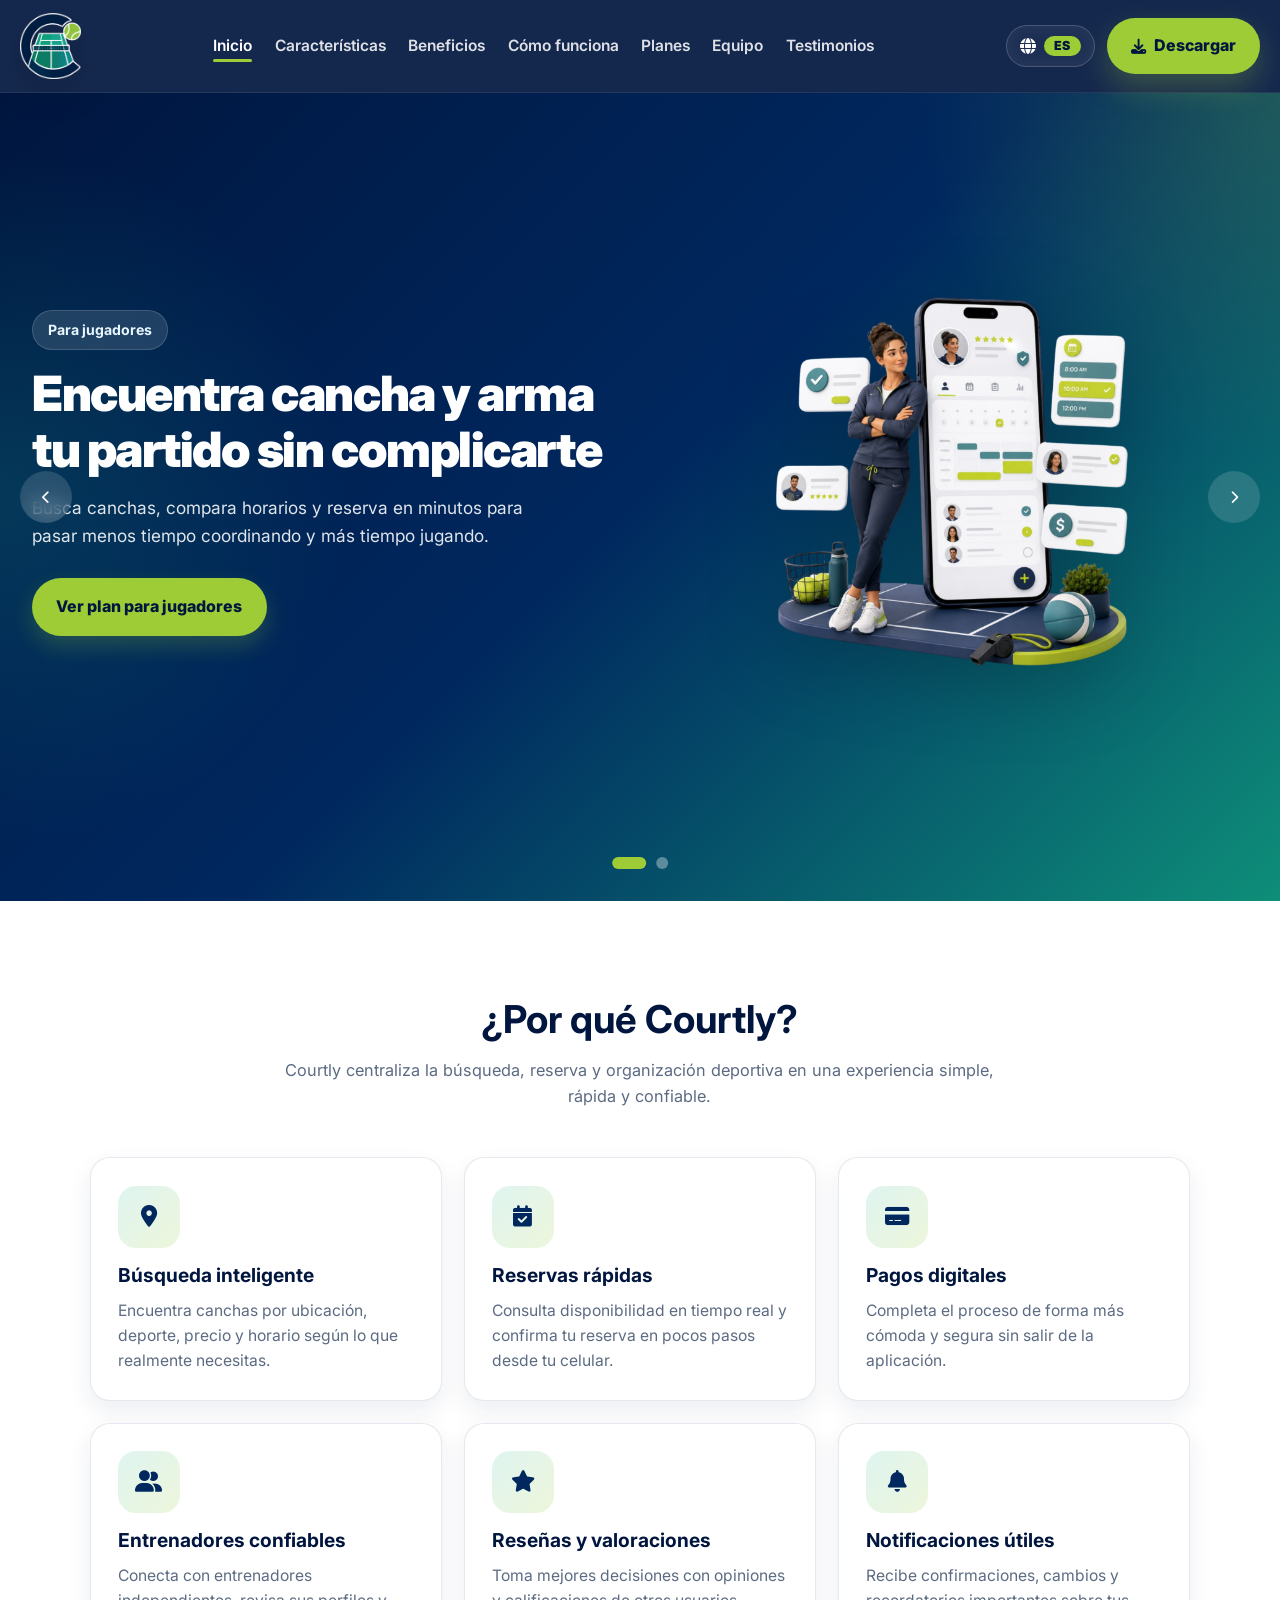
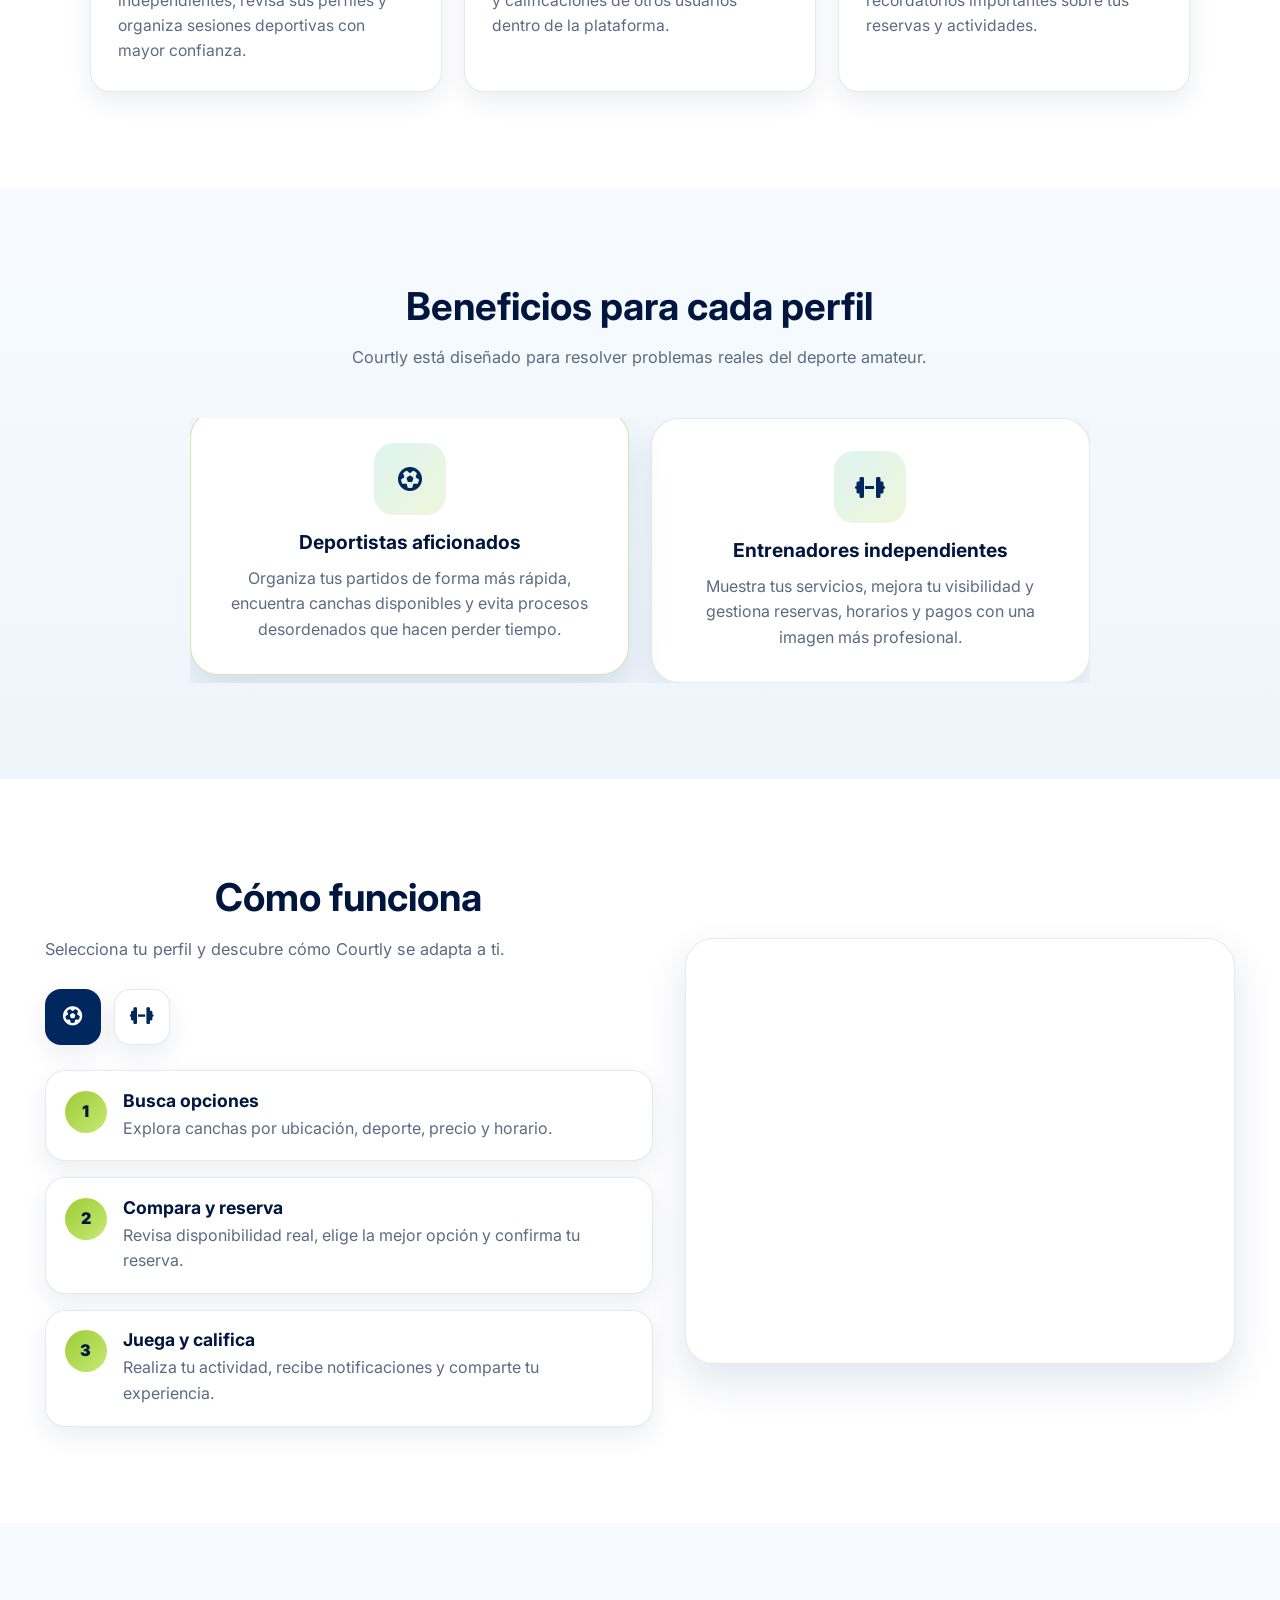
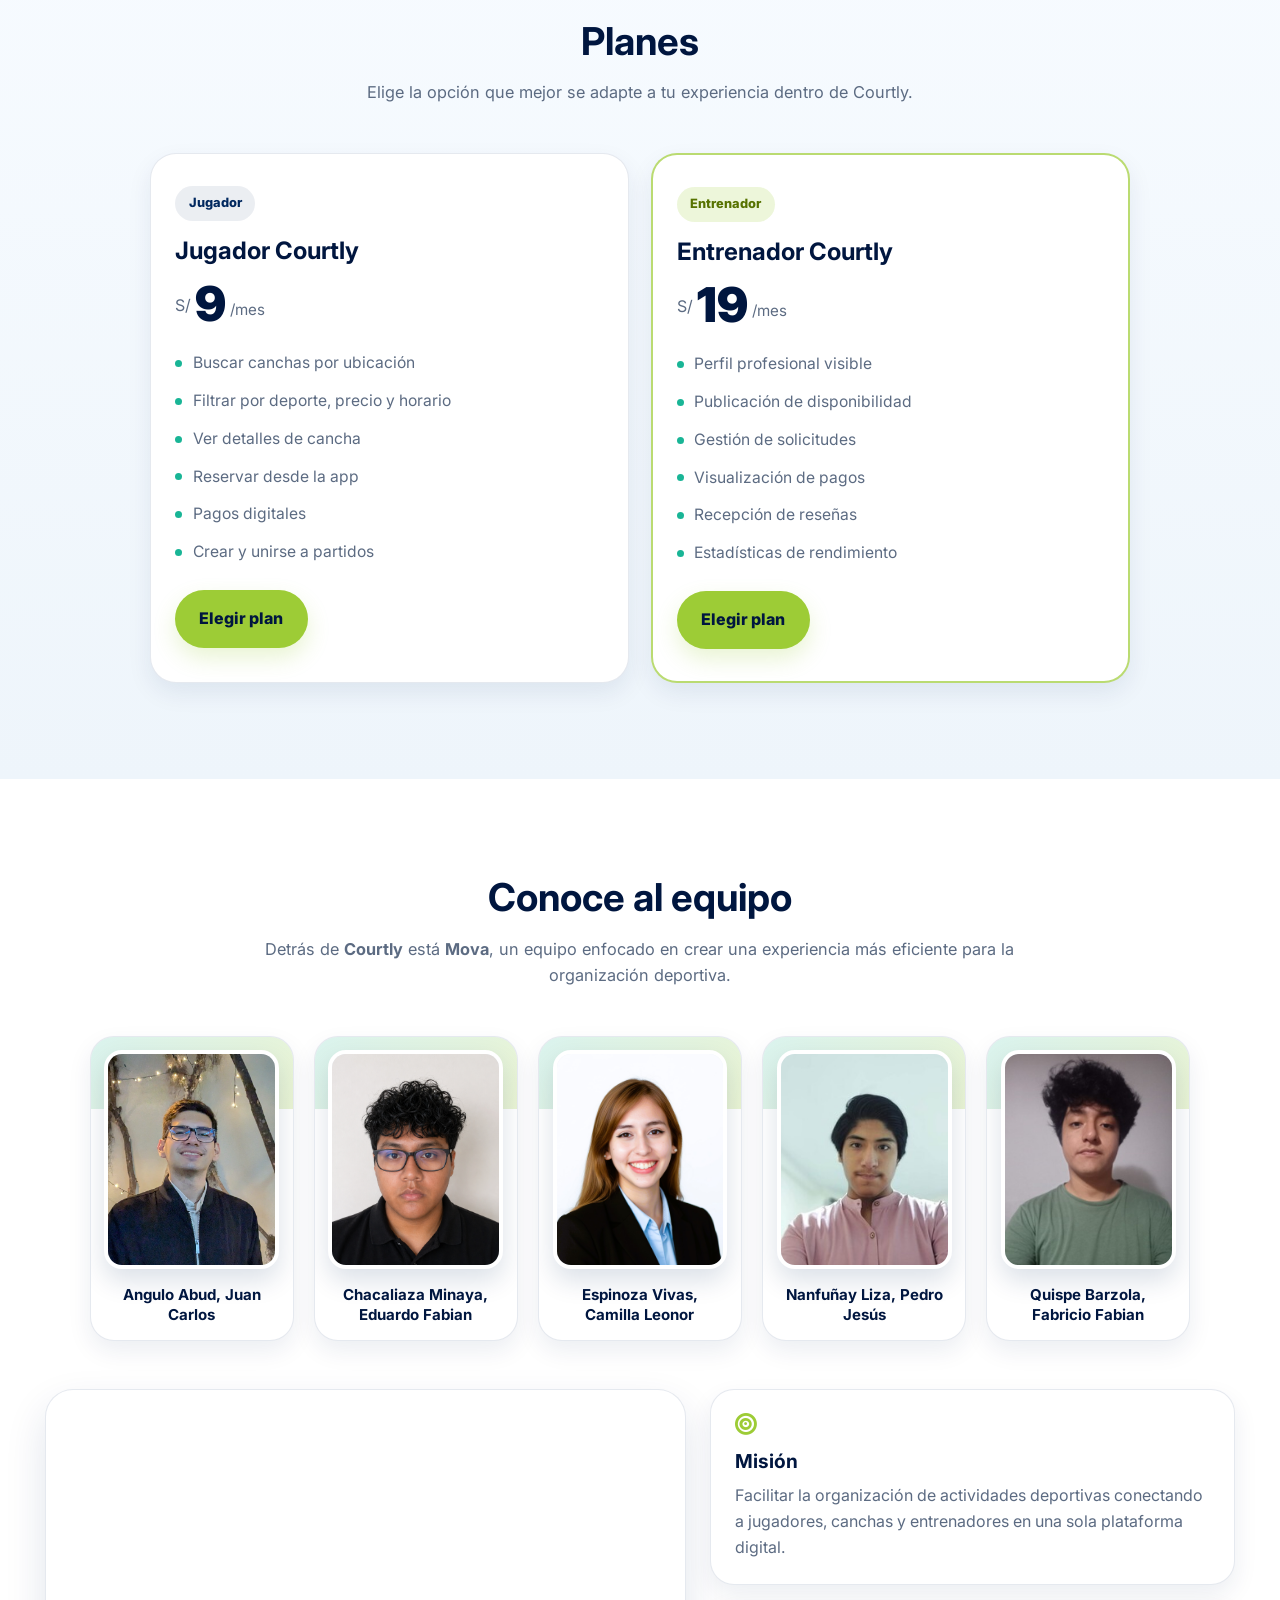
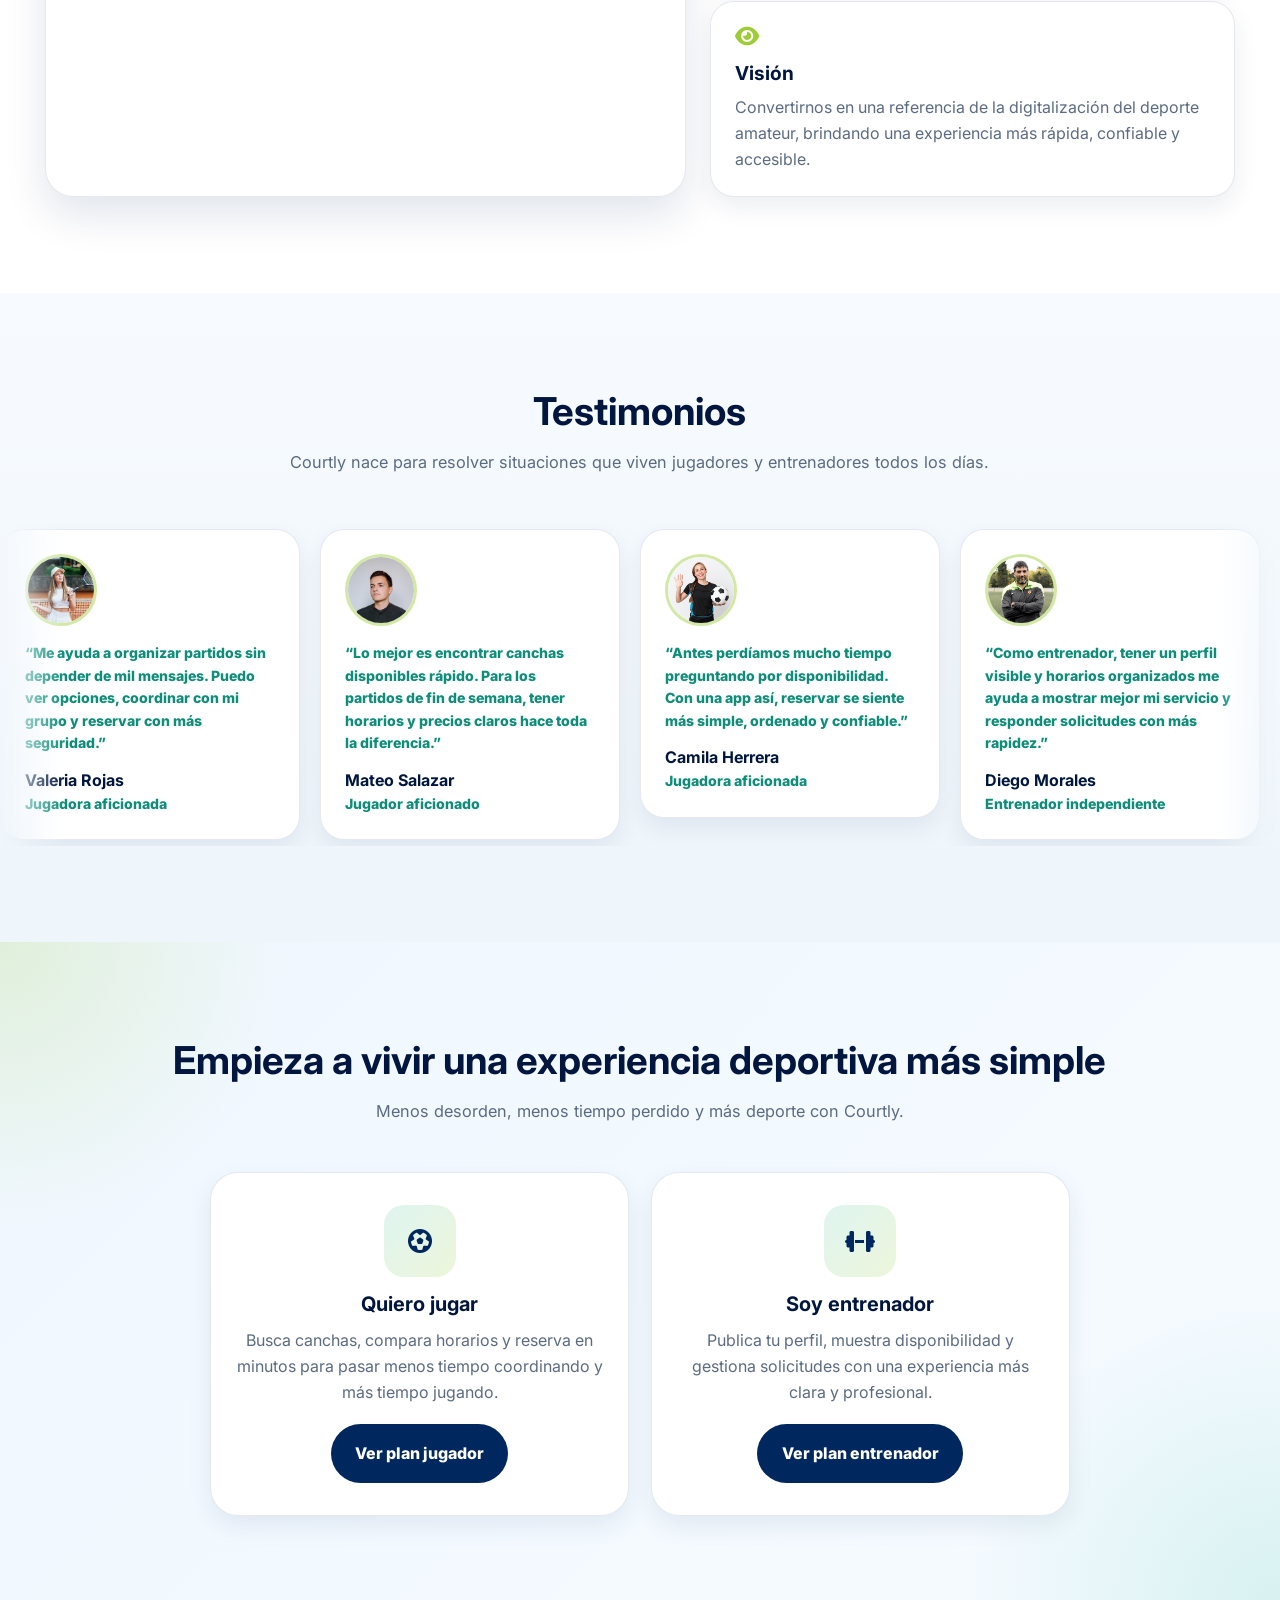
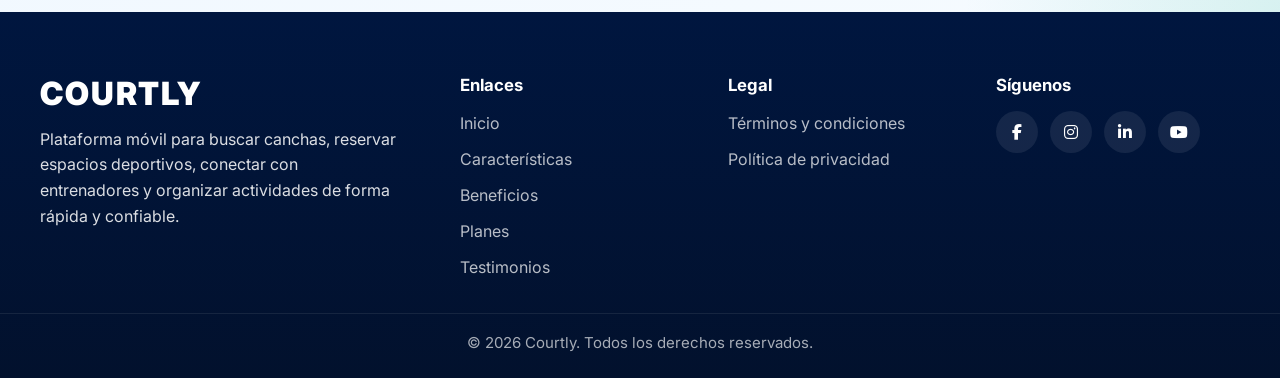
==== commit 70e556aa: "docs(readme): add landing page documentation" ====
--- a/index.html
+++ b/index.html
@@ -65,7 +65,7 @@
             <span data-key="hero_text_1">Busca canchas, compara horarios y reserva en minutos para pasar menos tiempo coordinando y más tiempo jugando.</span>
           </p>
           <div class="hero-buttons">
-            <a href="#plans" class="btn-main" data-key="hero_btn_plans_1">Ver planes para jugadores</a>
+            <a href="#plans" class="btn-main" data-key="hero_btn_plans_1">Ver plan para jugadores</a>
           </div>
         </div>
         <div class="hero-image">
@@ -81,7 +81,7 @@
             <span data-key="hero_text_2">Publica tu perfil, muestra disponibilidad y gestiona solicitudes con una experiencia más clara y profesional.</span>
           </p>
           <div class="hero-buttons">
-            <a href="#plans" class="btn-main" data-key="hero_btn_plans_2">Ver planes para entrenadores</a>
+            <a href="#plans" class="btn-main" data-key="hero_btn_plans_2">Ver plan para entrenadores</a>
           </div>
         </div>
         <div class="hero-image">
@@ -262,7 +262,7 @@
         <div class="video-column">
           <div class="video-wrapper">
             <iframe
-              src="https://www.youtube.com/embed/dQw4w9WgXcQ?rel=0&controls=1"
+              src="https://www.youtube.com/embed/E0F1SKwh3SM?rel=0&controls=1"
               title="Presentación Courtly"
               frameborder="0"
               allowfullscreen>
@@ -367,7 +367,7 @@
       <div class="team-row-horizontal">
         <div class="video-wrapper clean">
           <iframe
-            src="https://www.youtube.com/embed/dQw4w9WgXcQ?rel=0&controls=1"
+            src="https://www.youtube.com/embed/E0F1SKwh3SM?rel=0&controls=1"
             title="Video del equipo Courtly"
             frameborder="0"
             allowfullscreen>
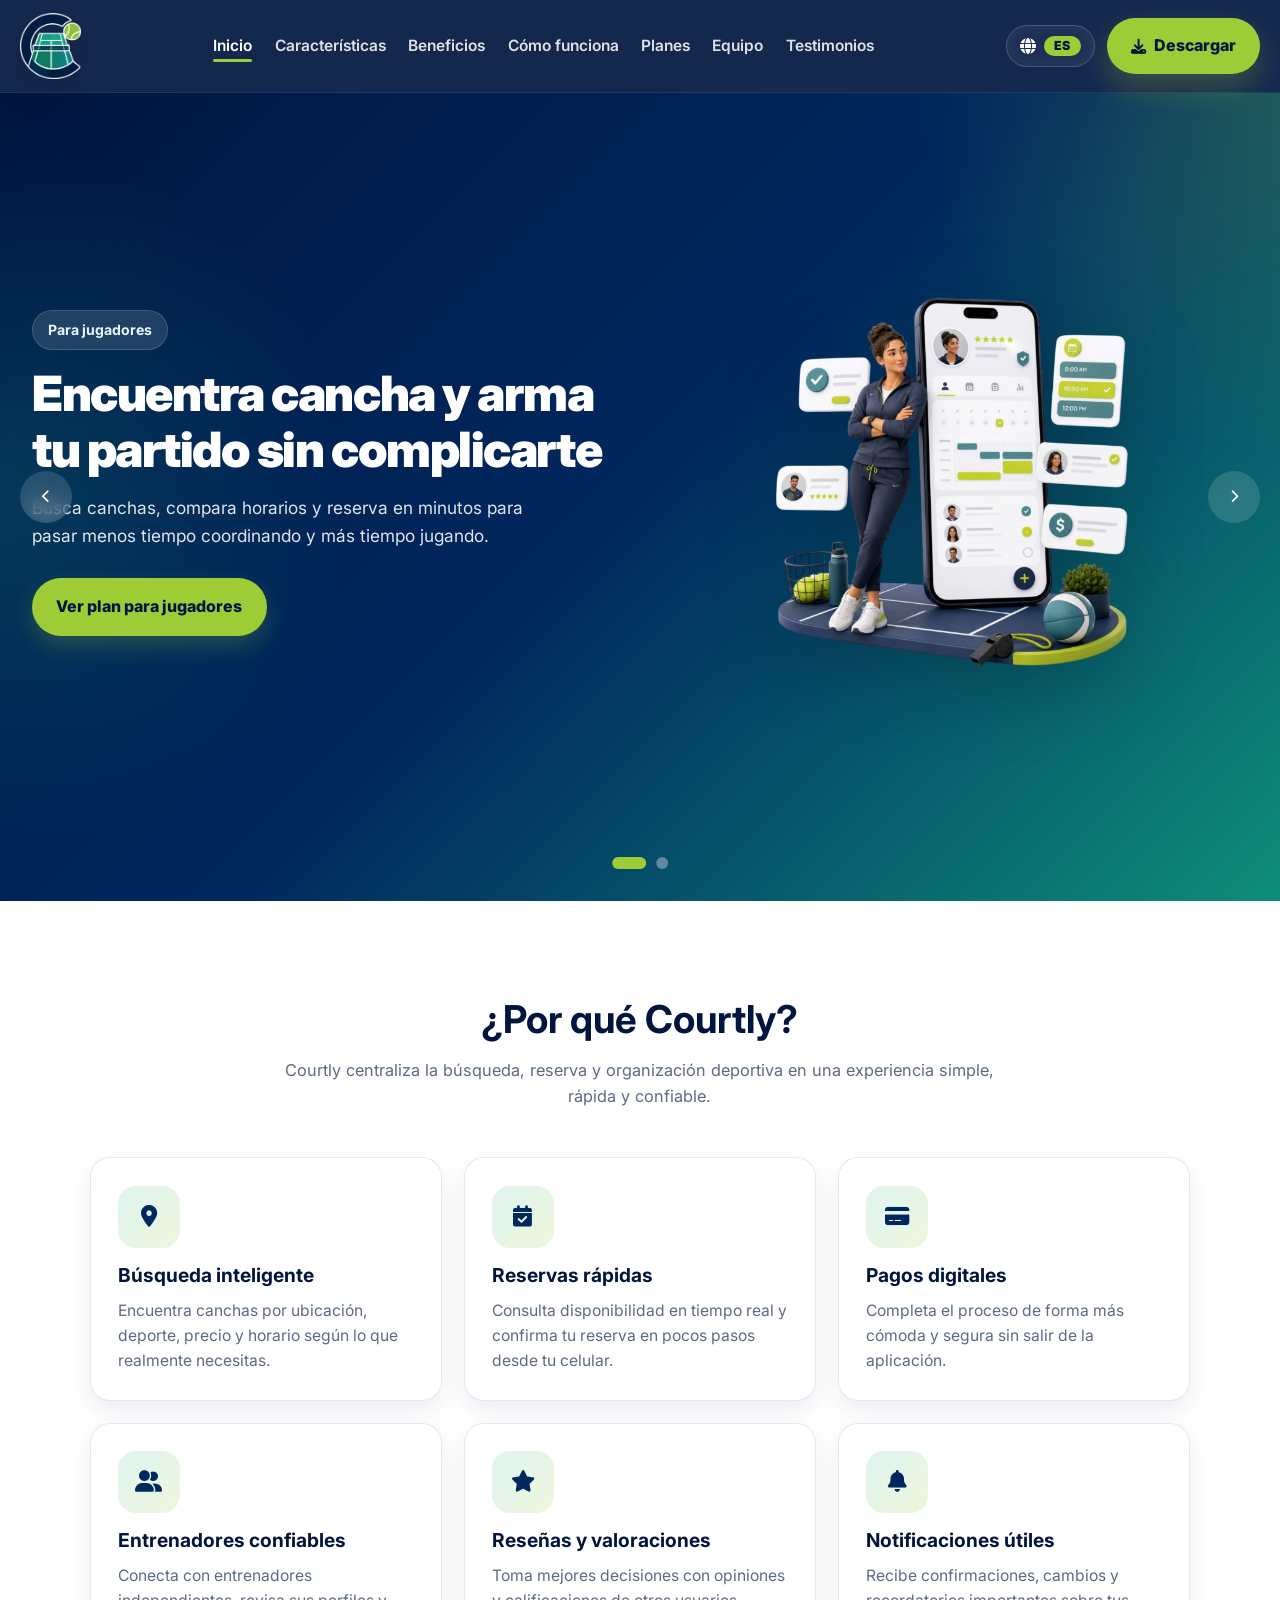
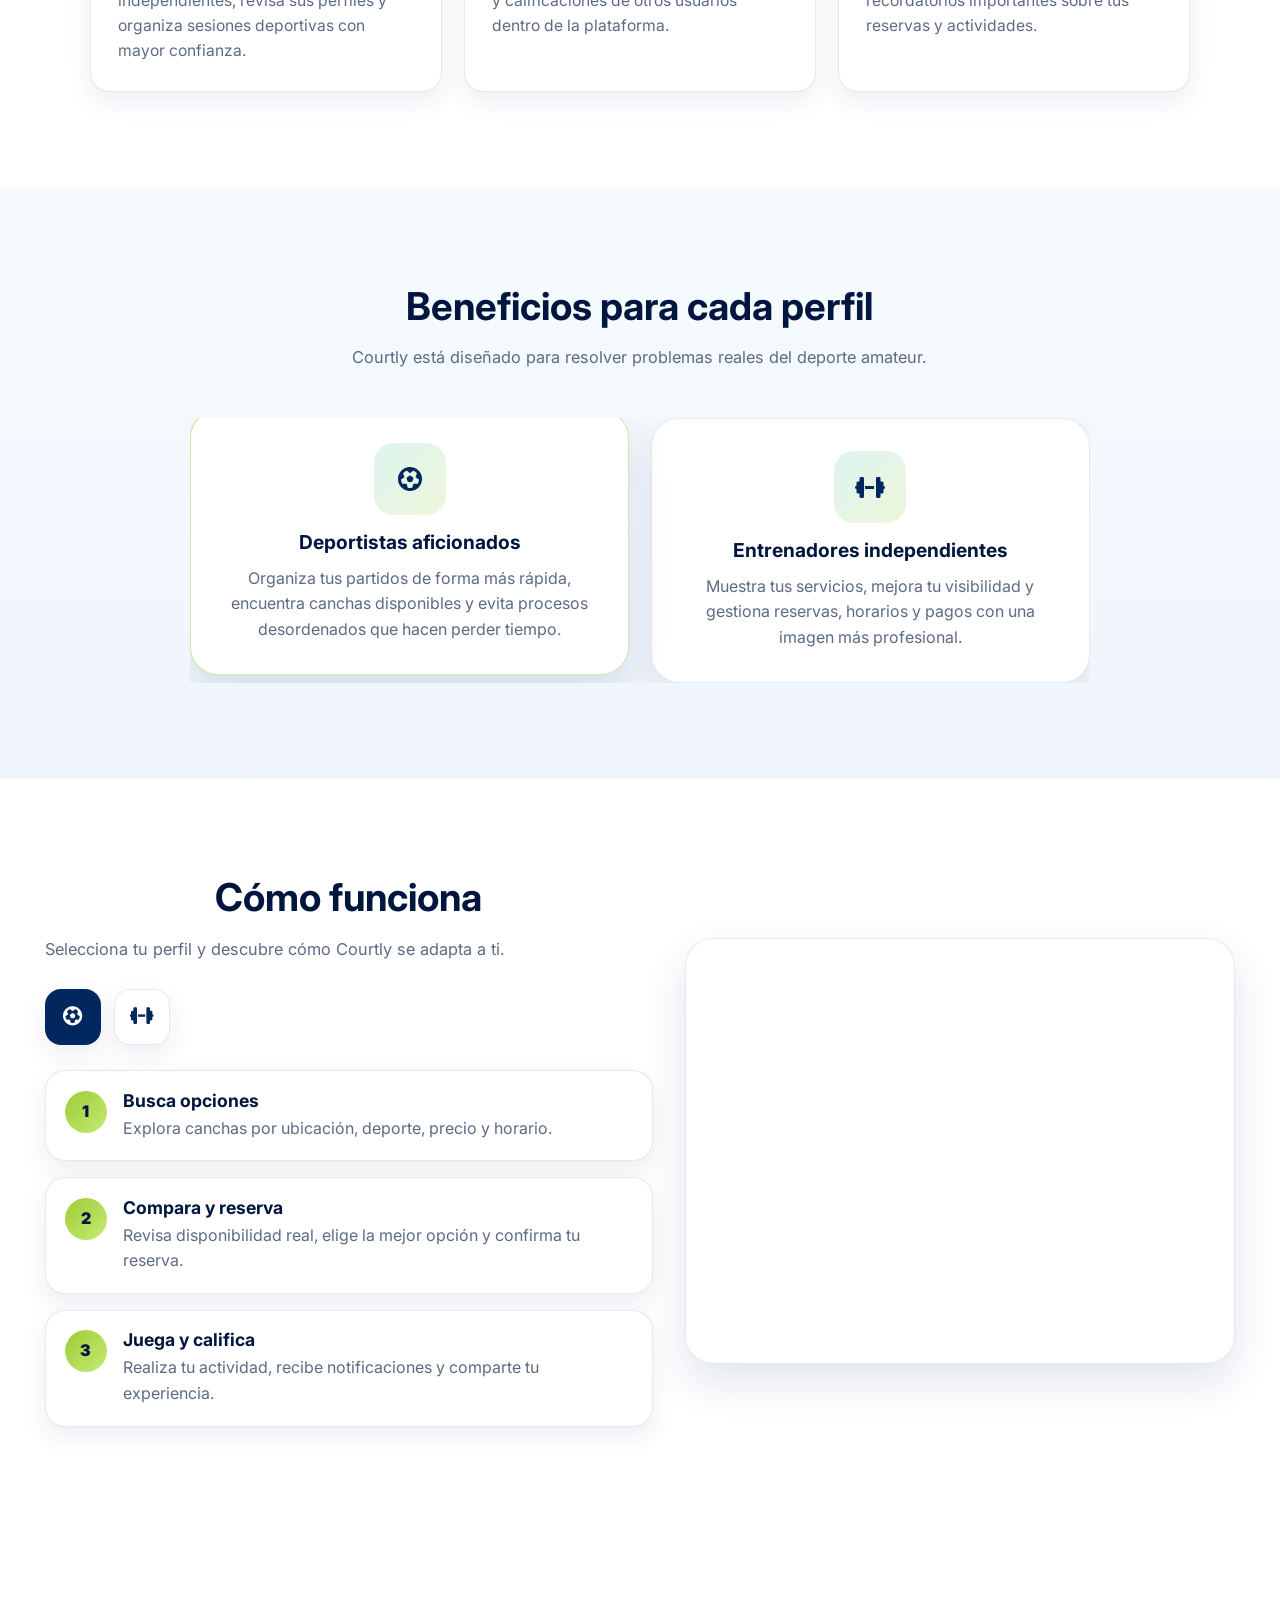
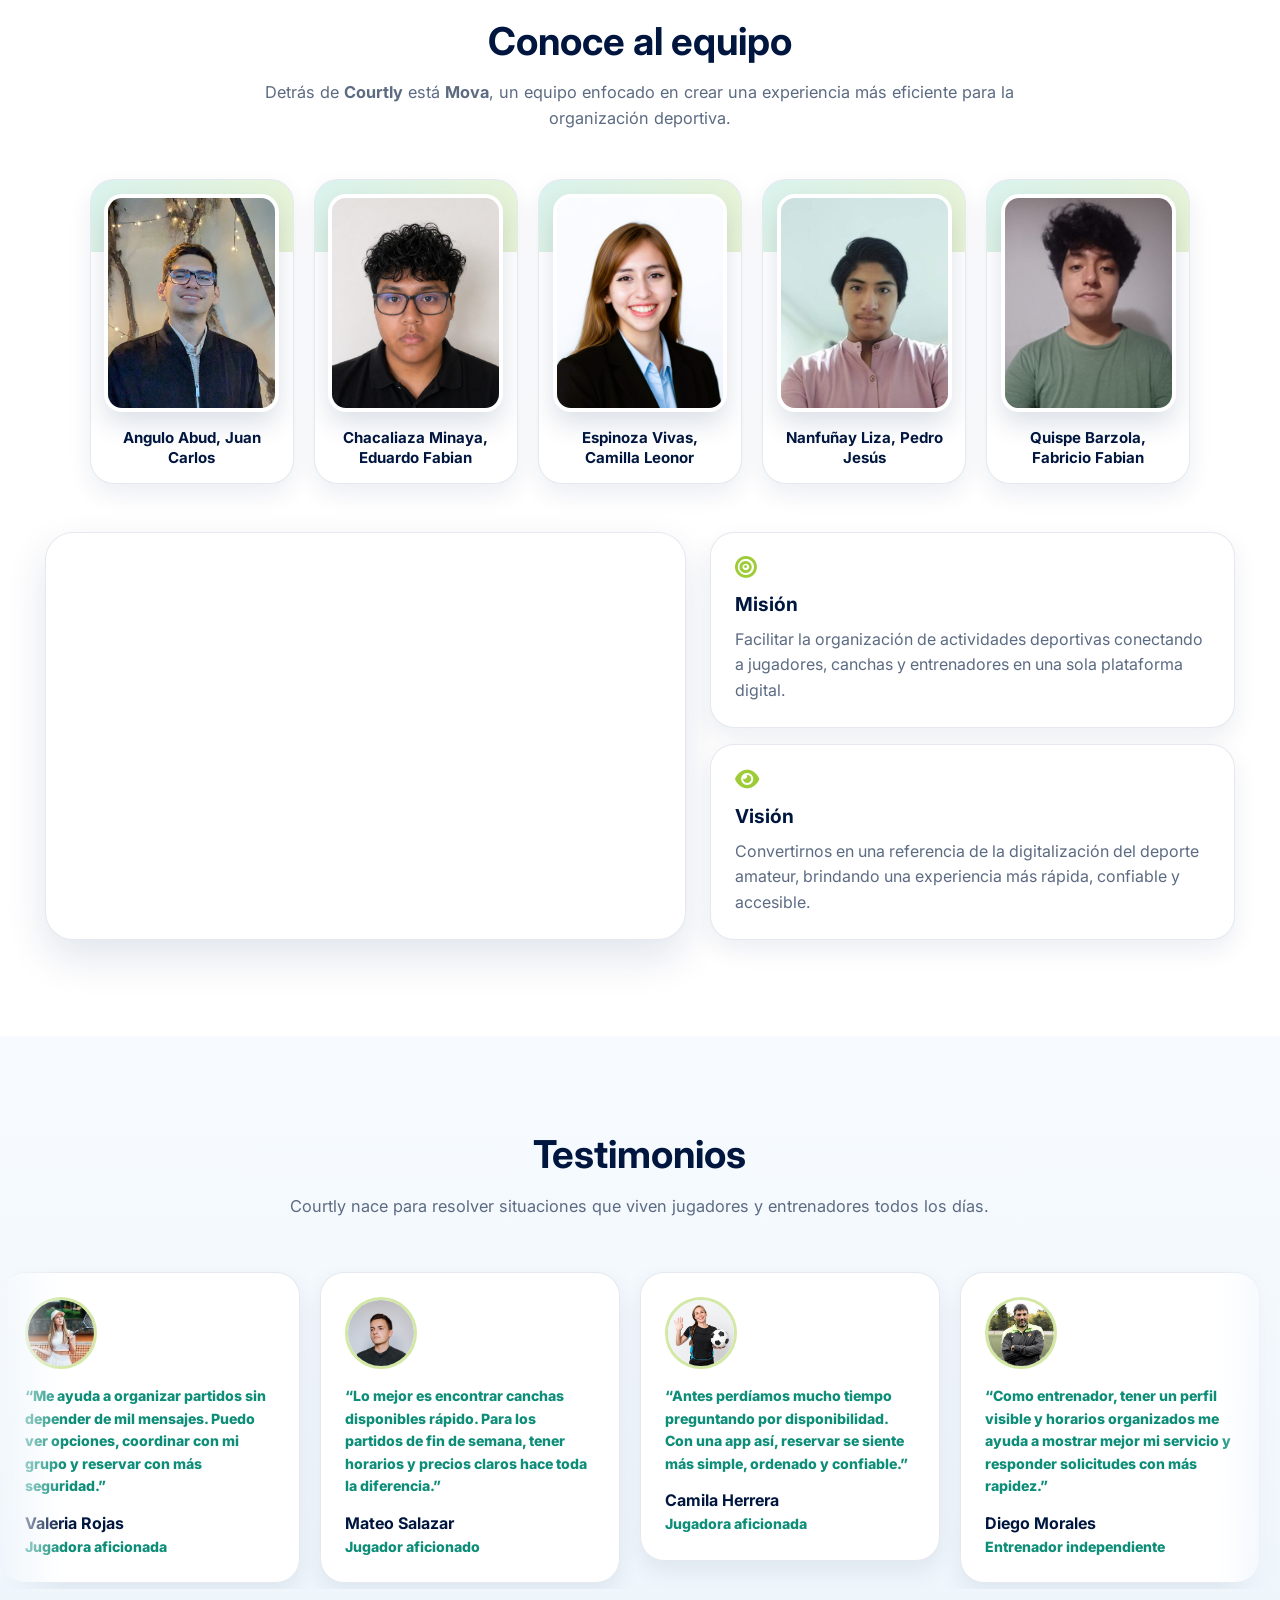
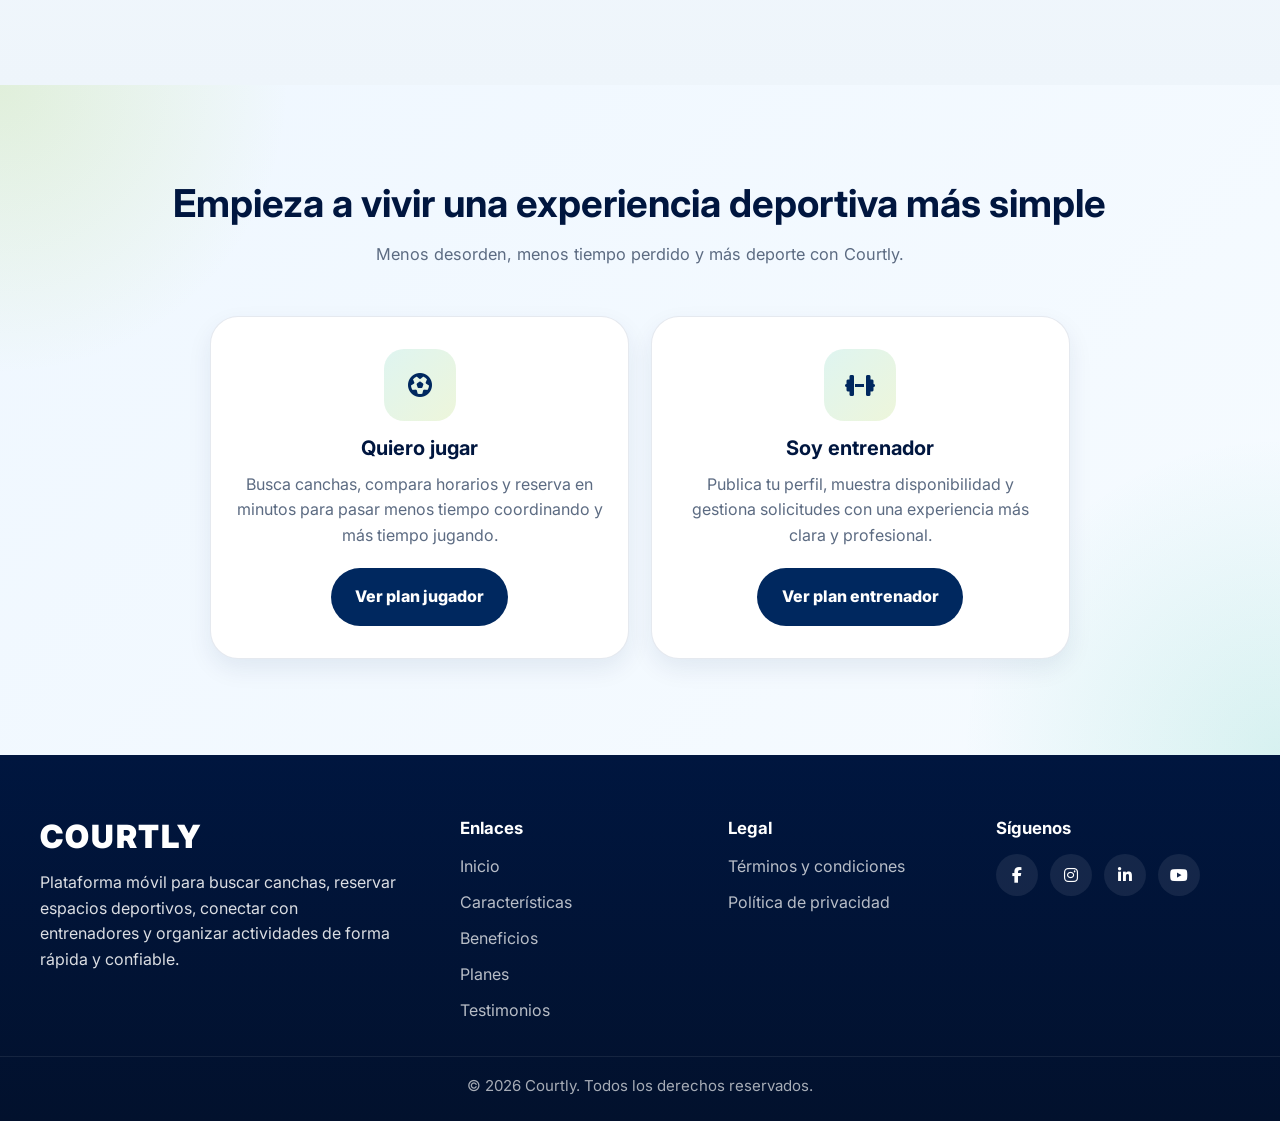
==== commit 97dfd303: "refactor(landing-page): remove pricing plans section" ====
--- a/index.html
+++ b/index.html
@@ -274,7 +274,7 @@
     </div>
   </section>
 
-  <!-- ===== PLANS ===== -->
+  <!-- ===== PLANS =====
   <section id="plans" class="pricing-section section-soft">
     <div class="container">
       <h2 data-key="plans_title">Planes</h2>
@@ -326,7 +326,7 @@
         </div>
       </div>
     </div>
-  </section>
+  </section> -->
 
   <!-- ===== TEAM ===== -->
   <section id="team" class="team-section section-light">
--- a/styles.css
+++ b/styles.css
@@ -612,7 +612,7 @@
   border-radius: 20px;
 }
 
-/* PLANS */
+/* PLANS 
 .pricing-section {
   padding: 6rem 0;
 }
@@ -716,7 +716,7 @@
   height: 7px;
   border-radius: 50%;
   background: var(--courtly-teal);
-}
+} */
 
 /* TEAM */
 .team-section {
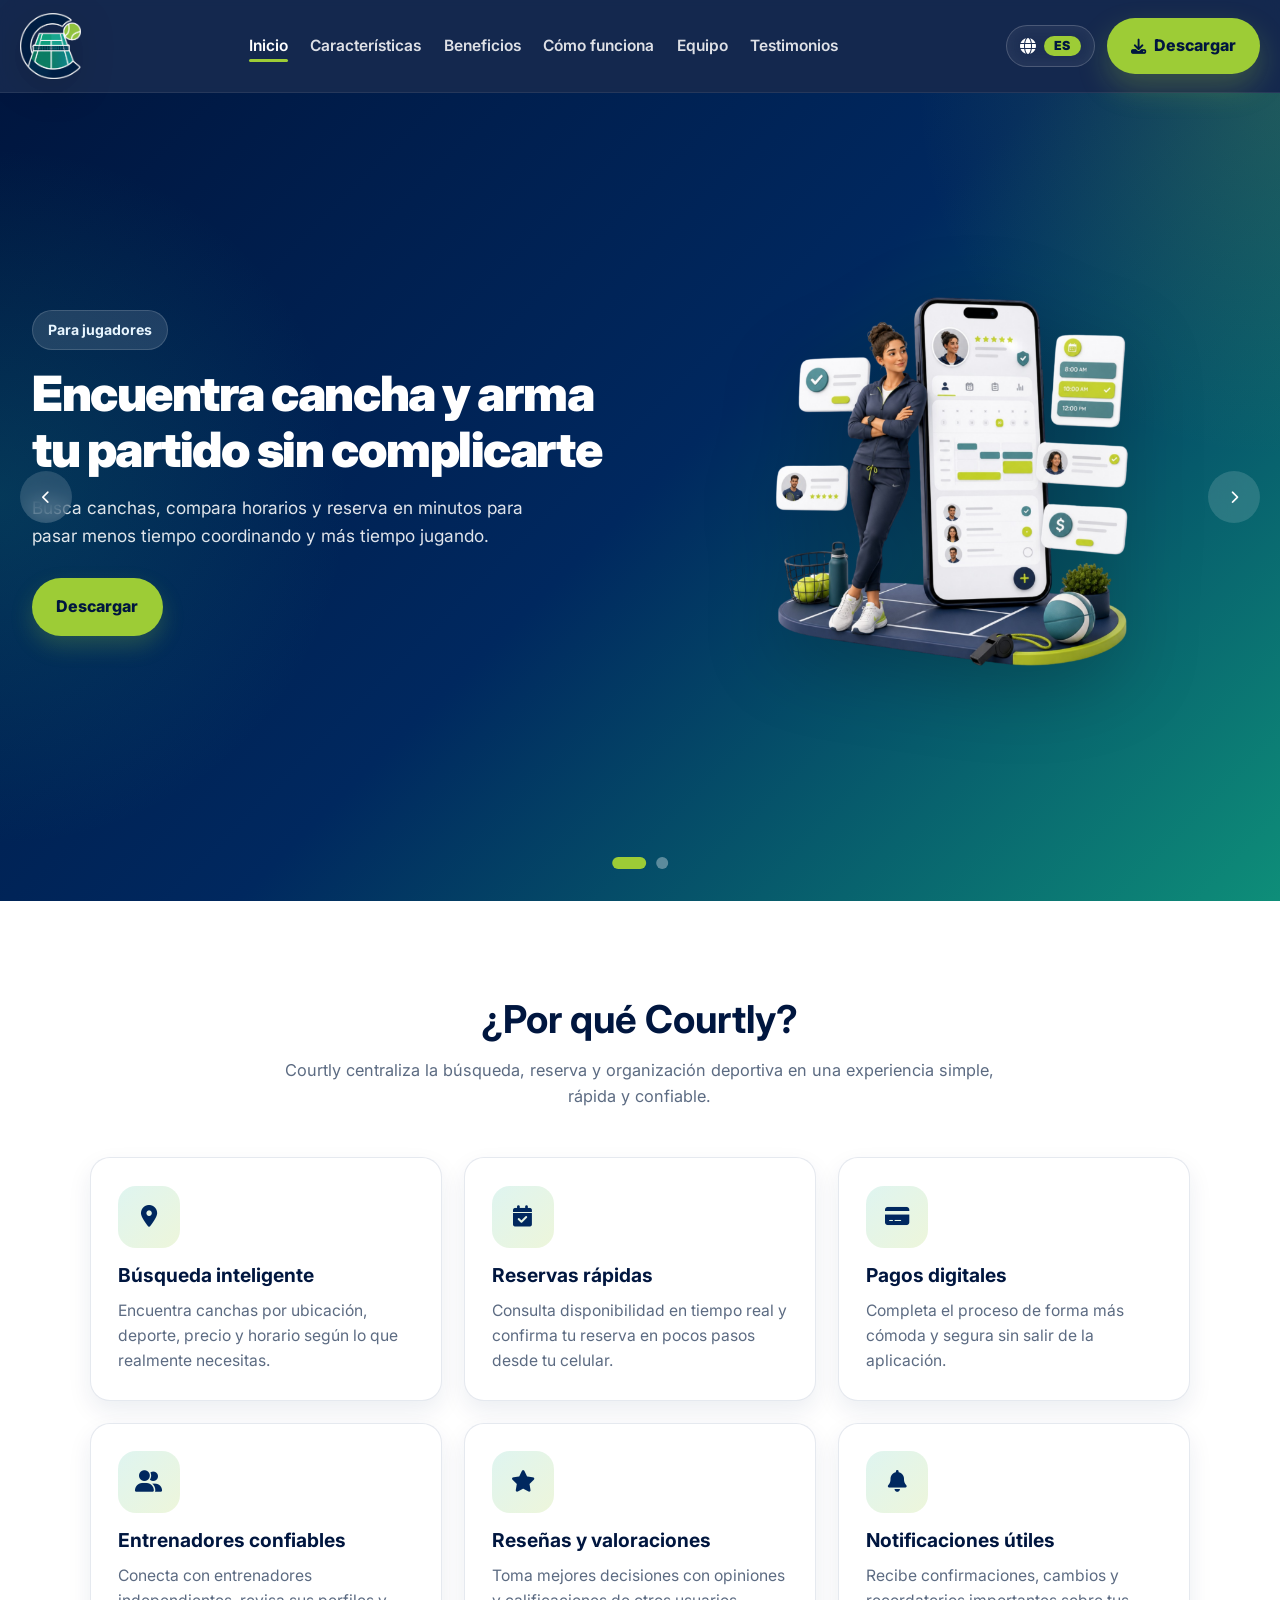
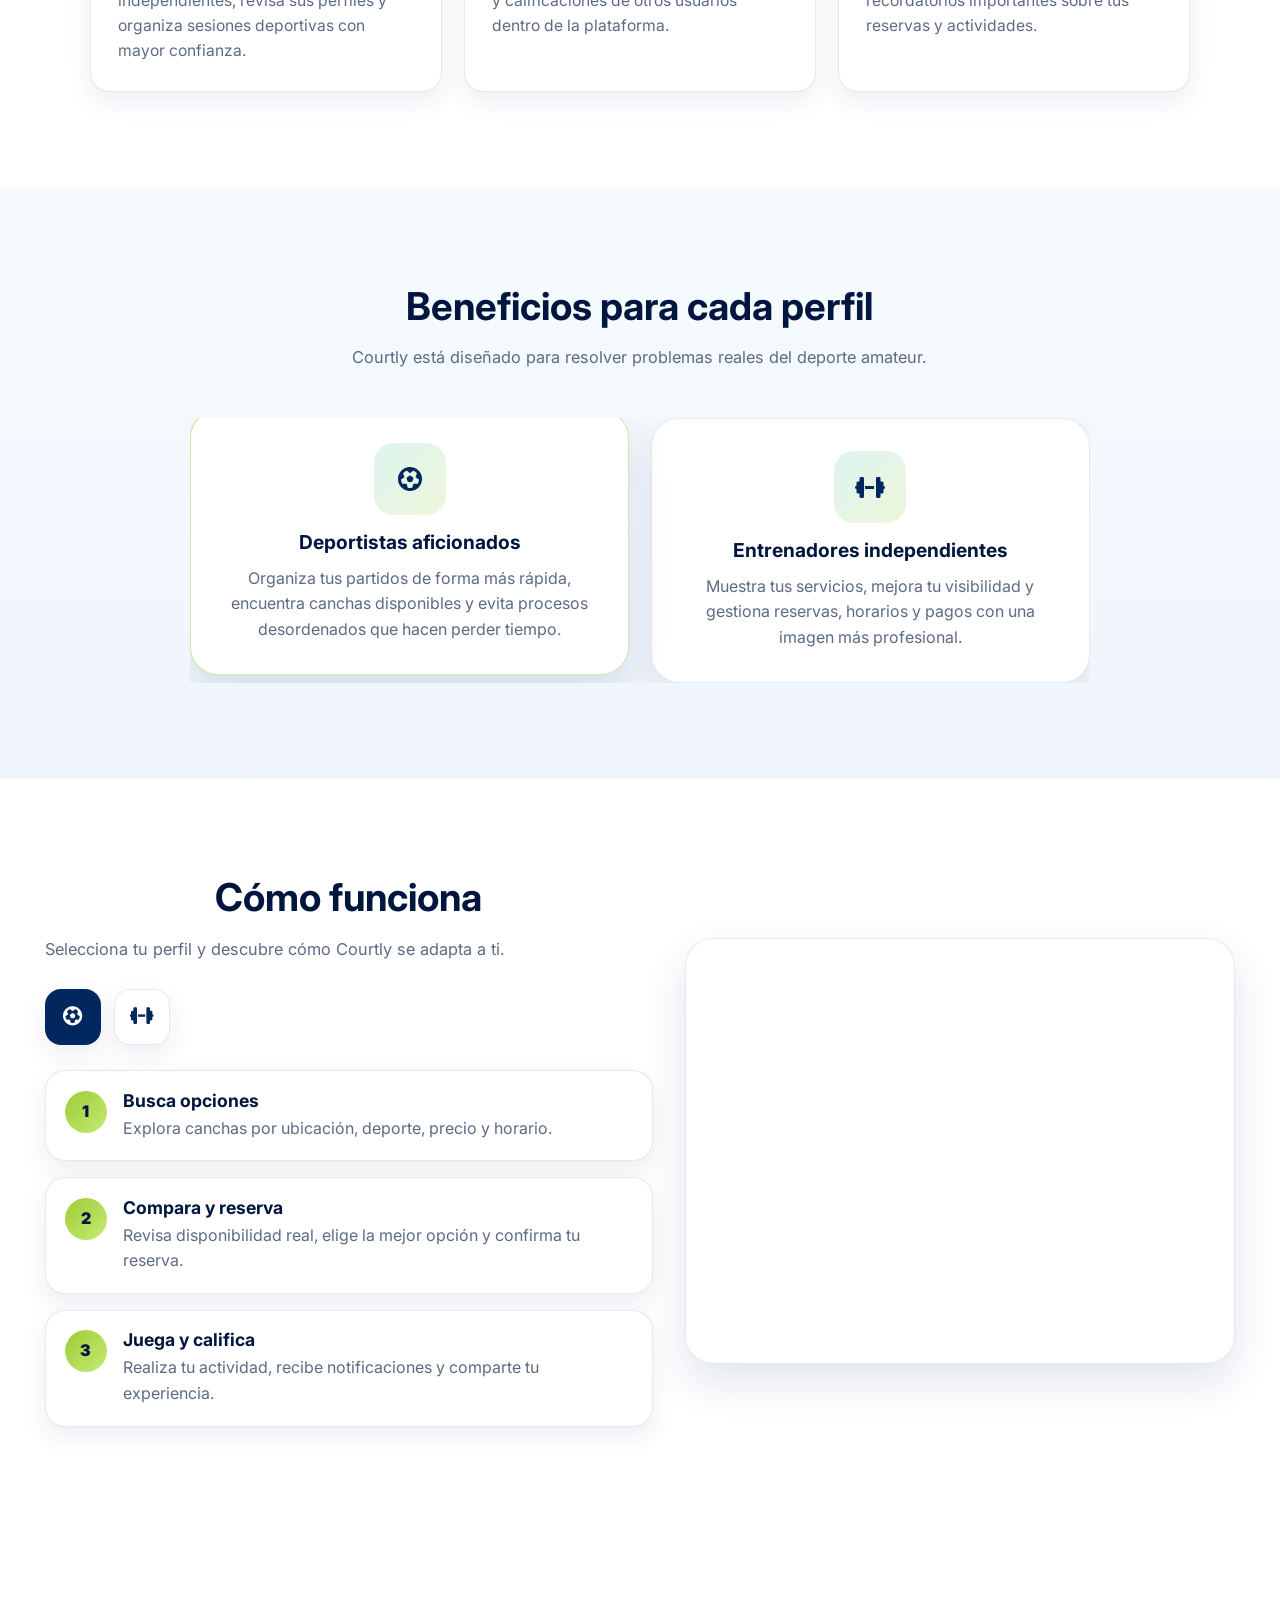
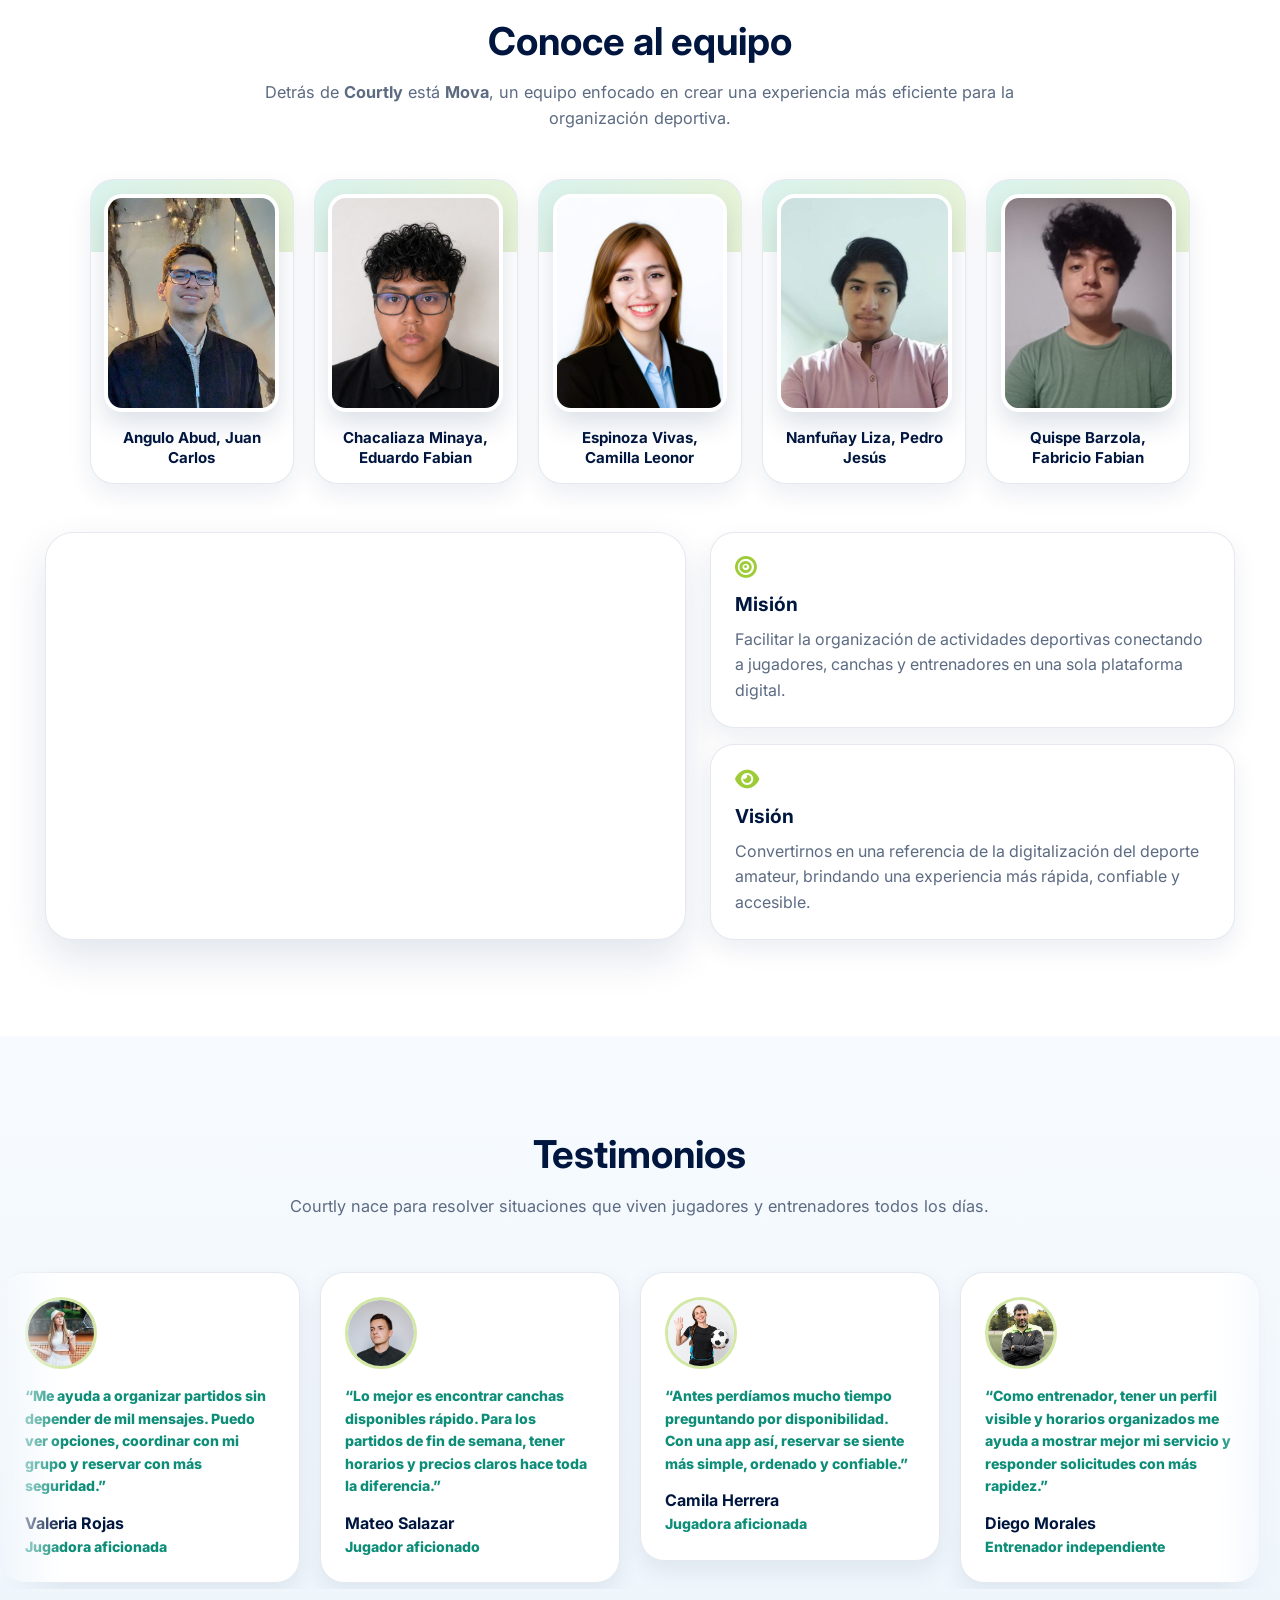
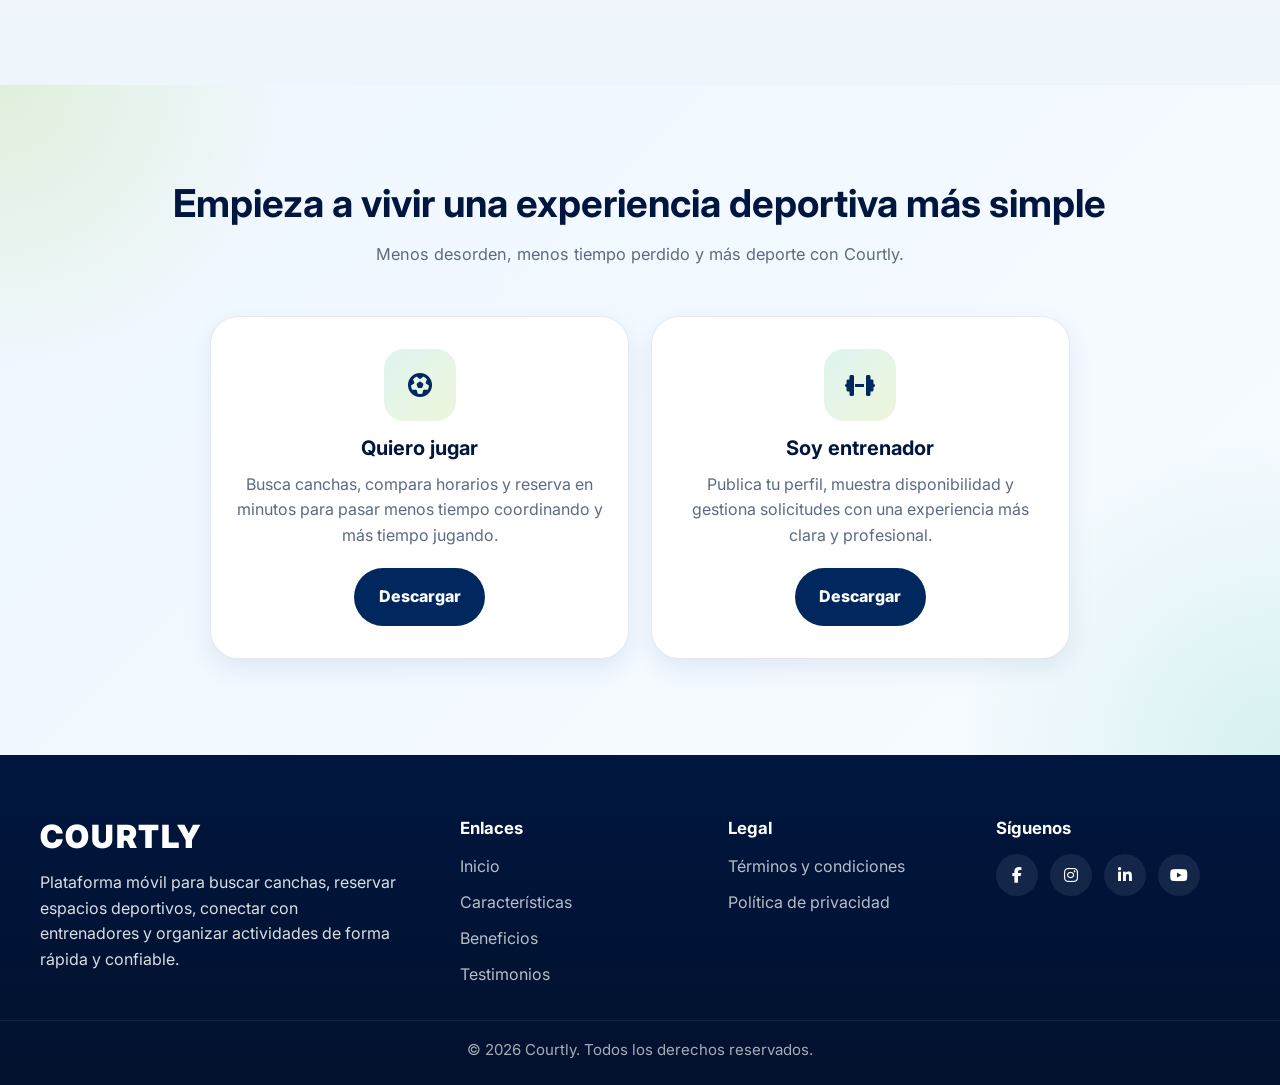
==== commit 5de0ebe6: "refactor(landing-page): replace plans links with app download cta" ====
--- a/index.html
+++ b/index.html
@@ -37,7 +37,9 @@
           <li><a href="#features" class="nav-item" data-key="nav_features">Características</a></li>
           <li><a href="#benefits" class="nav-item" data-key="nav_benefits">Beneficios</a></li>
           <li><a href="#how" class="nav-item" data-key="nav_how">Cómo funciona</a></li>
+          <!--
           <li><a href="#plans" class="nav-item" data-key="nav_plans">Planes</a></li>
+          -->
           <li><a href="#team" class="nav-item" data-key="nav_team">Equipo</a></li>
           <li><a href="#testimonials" class="nav-item" data-key="nav_testimonials">Testimonios</a></li>
         </ul>
@@ -65,7 +67,7 @@
             <span data-key="hero_text_1">Busca canchas, compara horarios y reserva en minutos para pasar menos tiempo coordinando y más tiempo jugando.</span>
           </p>
           <div class="hero-buttons">
-            <a href="#plans" class="btn-main" data-key="hero_btn_plans_1">Ver plan para jugadores</a>
+            <a href="#home" class="btn-main" data-key="hero_btn_plans_1">Descargar</a>
           </div>
         </div>
         <div class="hero-image">
@@ -81,7 +83,7 @@
             <span data-key="hero_text_2">Publica tu perfil, muestra disponibilidad y gestiona solicitudes con una experiencia más clara y profesional.</span>
           </p>
           <div class="hero-buttons">
-            <a href="#plans" class="btn-main" data-key="hero_btn_plans_2">Ver plan para entrenadores</a>
+            <a href="#home" class="btn-main" data-key="hero_btn_plans_2">Descargar</a>
           </div>
         </div>
         <div class="hero-image">
@@ -488,7 +490,7 @@
           <p>
             <span data-key="cta_player_text">Busca canchas, compara horarios y reserva en minutos para pasar menos tiempo coordinando y más tiempo jugando.</span>
           </p>
-          <a href="#plans" class="btn-cta" data-key="cta_player_btn">Ver plan jugador</a>
+          <a href="##cta" class="btn-cta" data-key="cta_player_btn">Descargar</a>
         </div>
 
         <div class="cta-card">
@@ -497,7 +499,7 @@
           <p>
             <span data-key="cta_trainer_text">Publica tu perfil, muestra disponibilidad y gestiona solicitudes con una experiencia más clara y profesional.</span>
           </p>
-          <a href="#plans" class="btn-cta" data-key="cta_trainer_btn">Ver plan entrenador</a>
+          <a href="#cta" class="btn-cta" data-key="cta_trainer_btn">Descargar</a>
         </div>
       </div>
     </div>
@@ -521,7 +523,9 @@
           <li><a href="#home" data-key="nav_home">Inicio</a></li>
           <li><a href="#features" data-key="nav_features">Características</a></li>
           <li><a href="#benefits" data-key="nav_benefits">Beneficios</a></li>
+          <!--
           <li><a href="#plans" data-key="nav_plans">Planes</a></li>
+          -->
           <li><a href="#testimonials" data-key="nav_testimonials">Testimonios</a></li>
         </ul>
       </div>
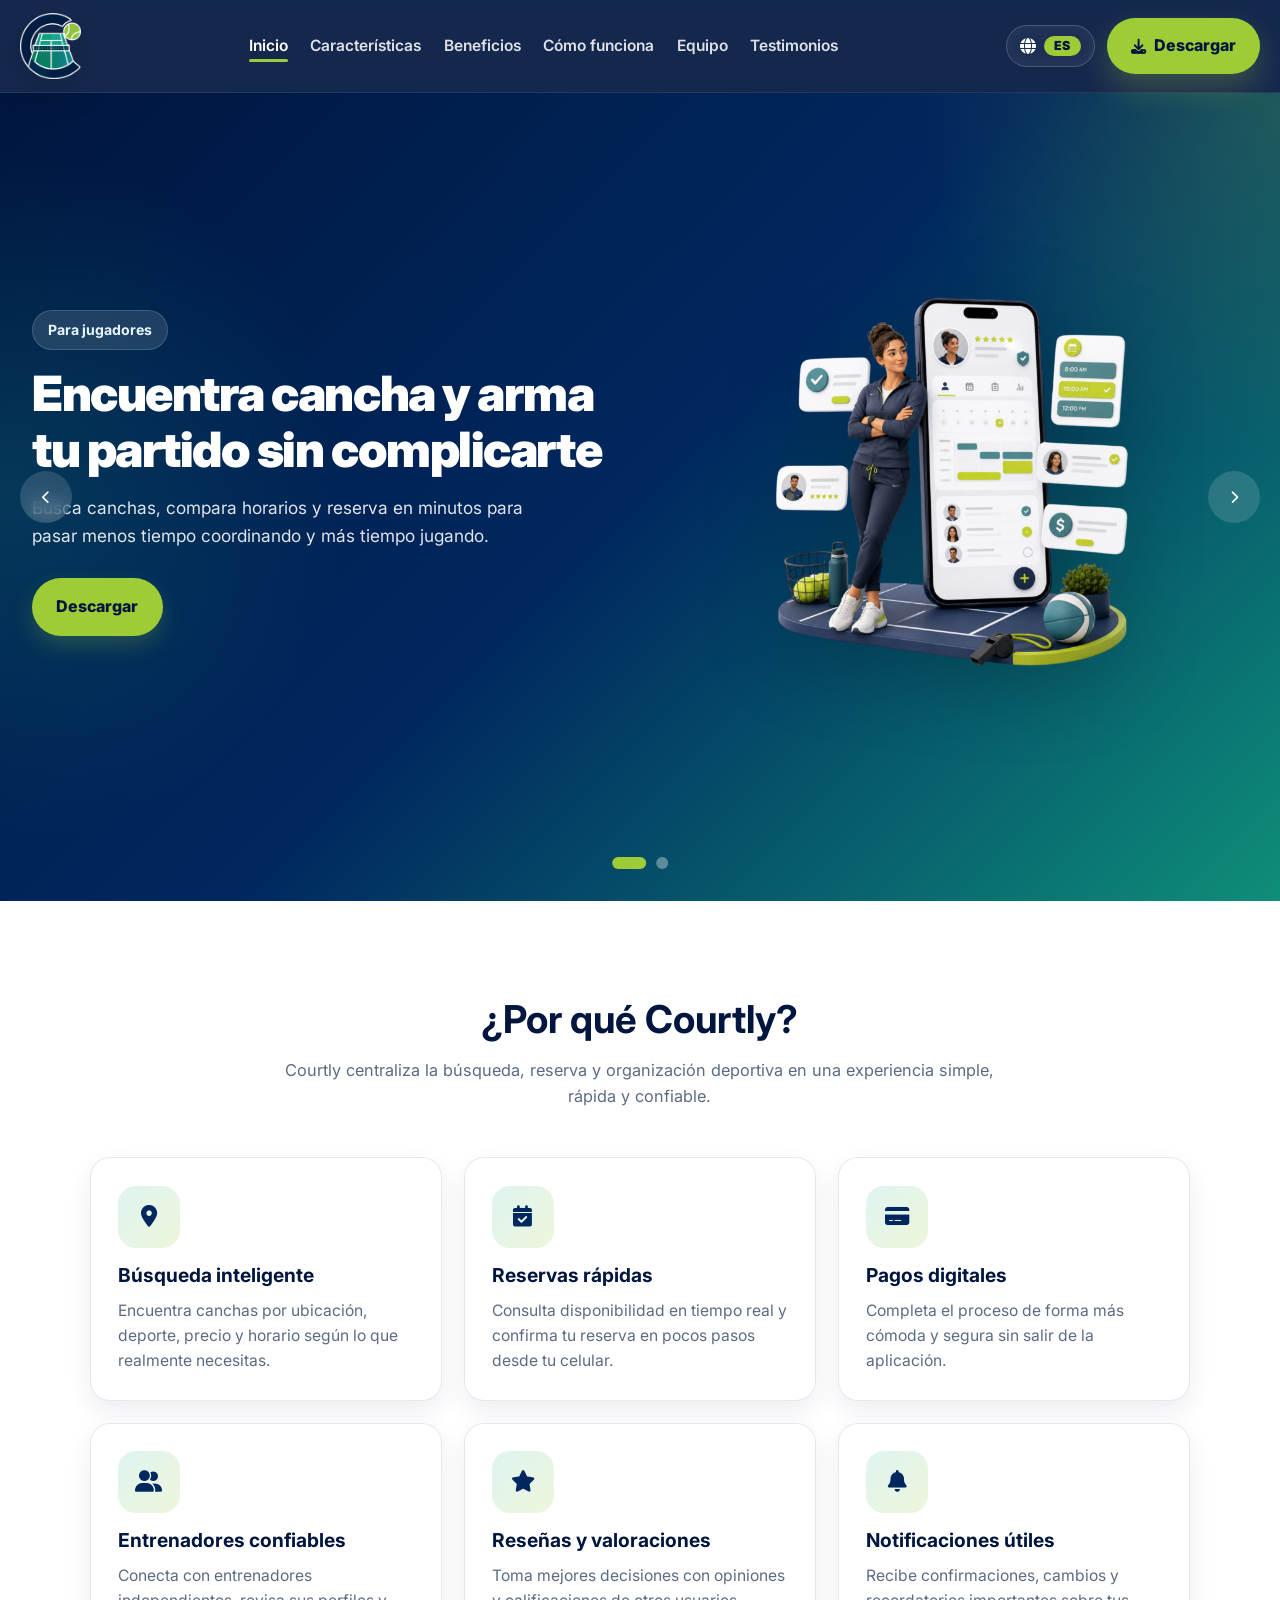
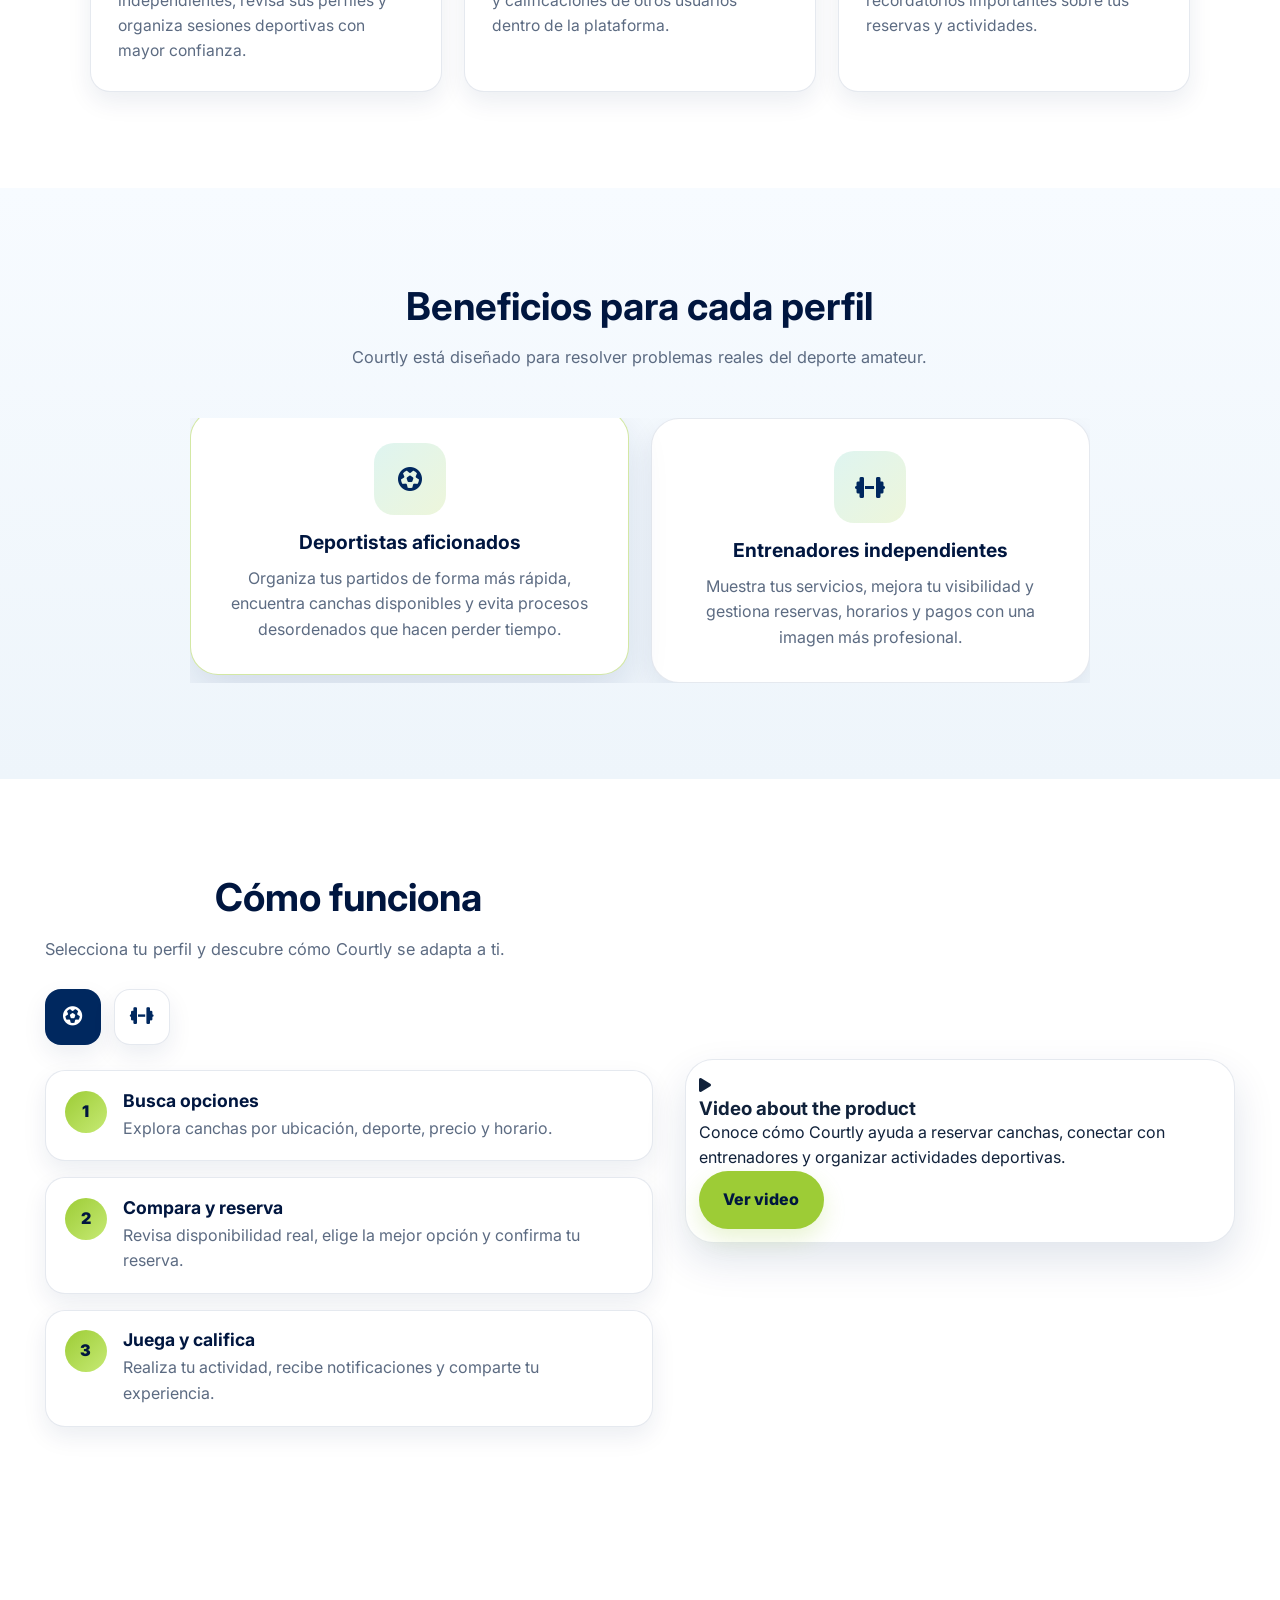
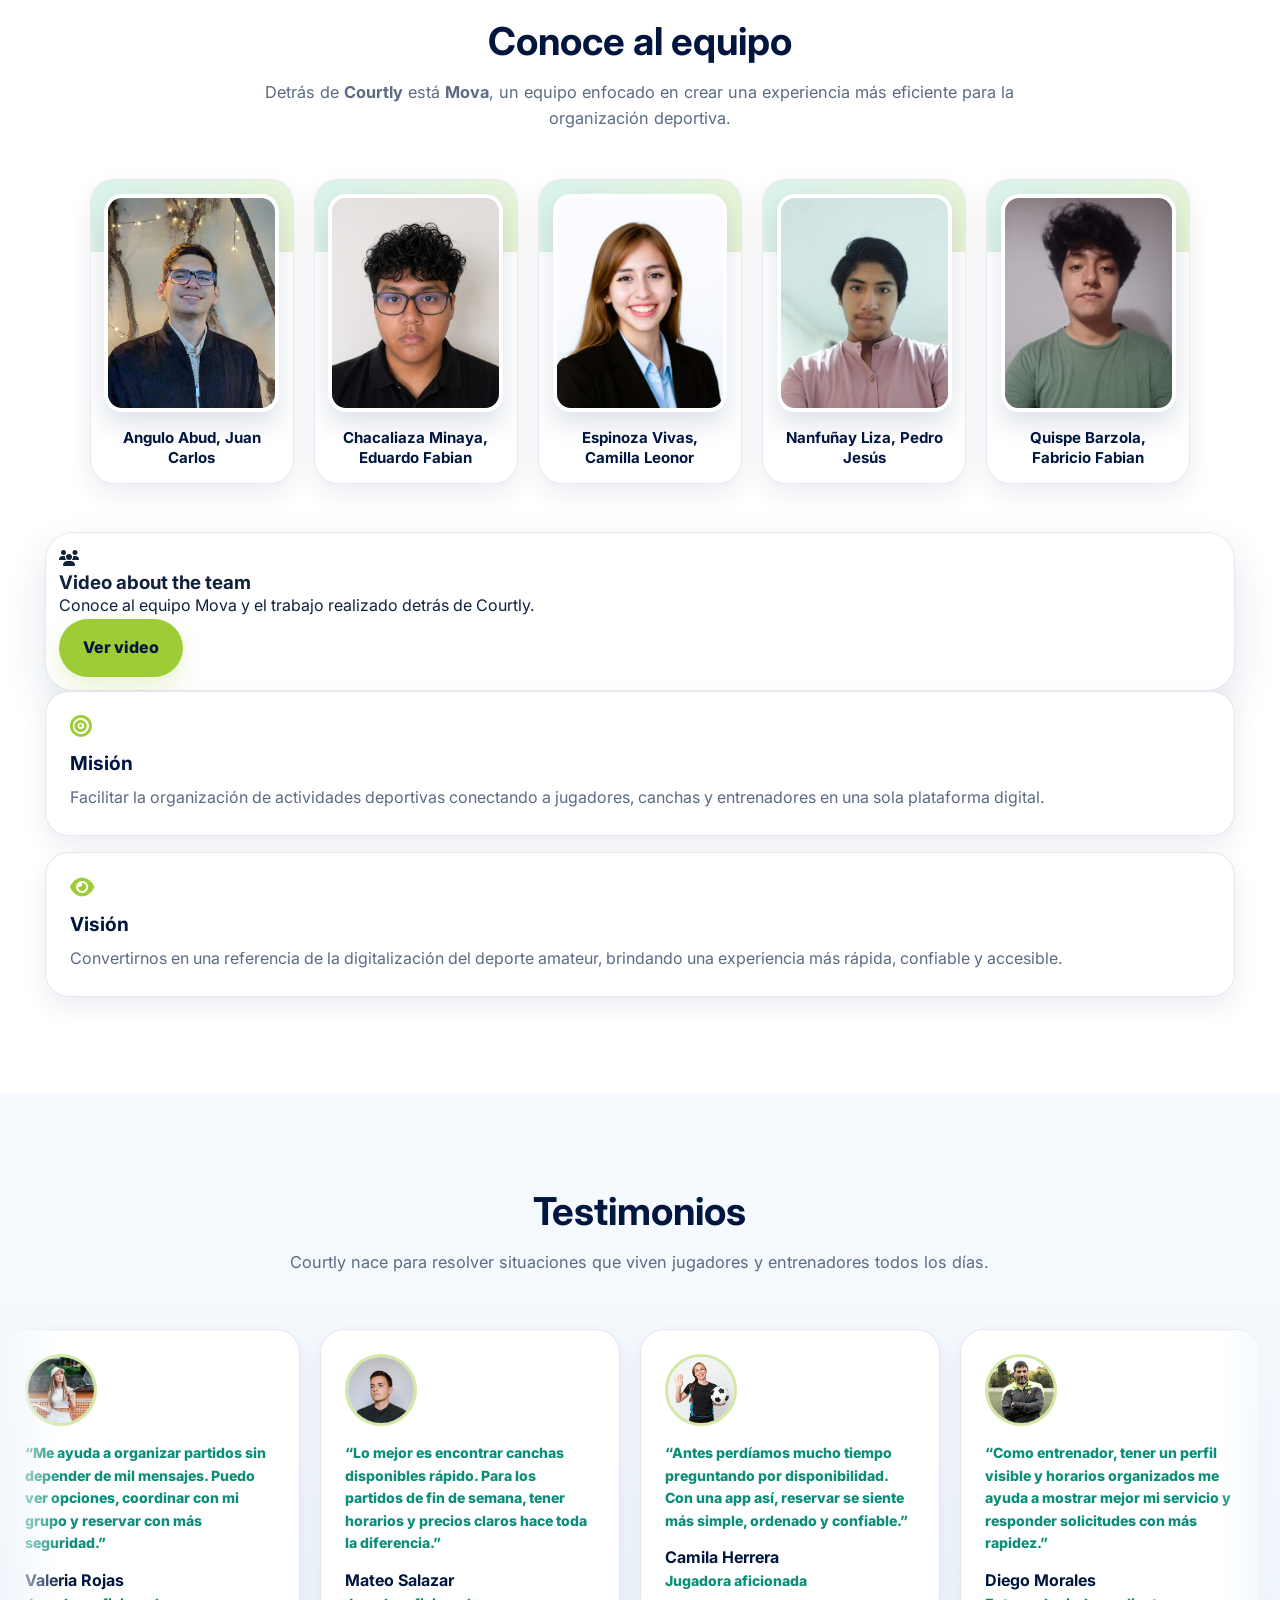
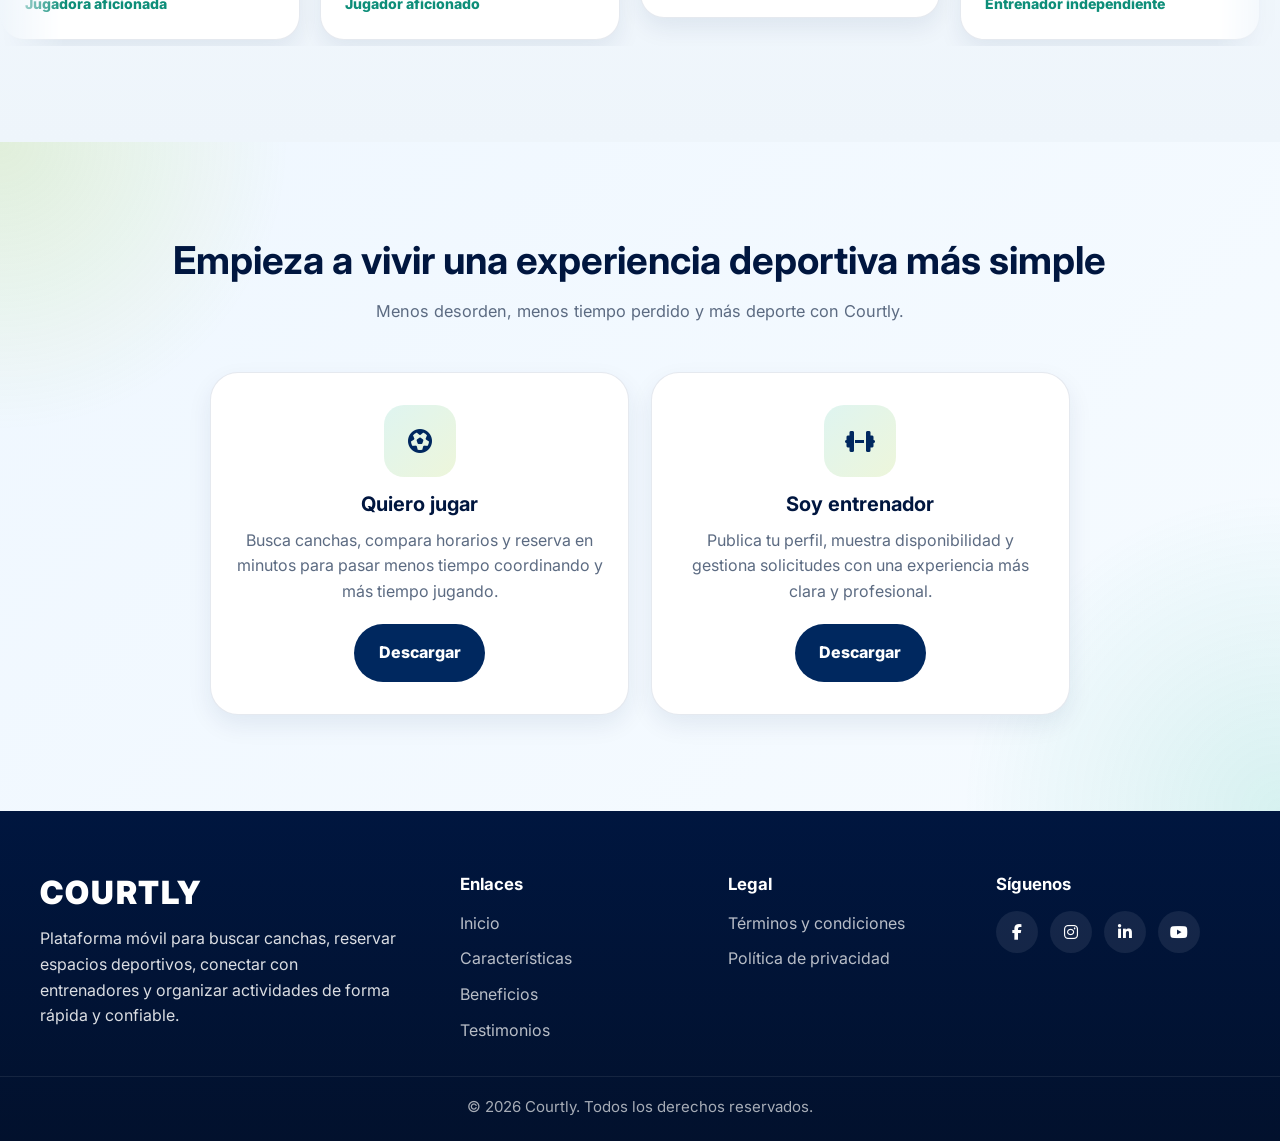
==== commit 88fb5d72: "fix: replace SharePoint iframes with external video links" ====
--- a/index.html
+++ b/index.html
@@ -263,12 +263,21 @@
 
         <div class="video-column">
           <div class="video-wrapper">
-            <iframe
-              src="https://www.youtube.com/embed/E0F1SKwh3SM?rel=0&controls=1"
-              title="Presentación Courtly"
-              frameborder="0"
-              allowfullscreen>
-            </iframe>
+            <div class="video-placeholder-link">
+              <i class="fa-solid fa-play"></i>
+              <h3>Video about the product</h3>
+              <p>
+                Conoce cómo Courtly ayuda a reservar canchas, conectar con entrenadores
+                y organizar actividades deportivas.
+              </p>
+              <a 
+                href="https://upcedupe-my.sharepoint.com/:v:/g/personal/u202214572_upc_edu_pe/IQArVxH6gDP2Sq-34s2woLr0AYJP0d13ZqJ4XzHEV6FyGS8?nav=eyJyZWZlcnJhbEluZm8iOnsicmVmZXJyYWxBcHAiOiJPbmVEcml2ZUZvckJ1c2luZXNzIiwicmVmZXJyYWxBcHBQbGF0Zm9ybSI6IldlYiIsInJlZmVycmFsTW9kZSI6InZpZXciLCJyZWZlcnJhbFZpZXciOiJNeUZpbGVzTGlua0NvcHkifX0&e=4pUgLH"
+                target="_blank"
+                rel="noopener noreferrer"
+                class="btn-main">
+                Ver video
+              </a>
+            </div>
           </div>
         </div>
 
@@ -366,15 +375,22 @@
         </div>
       </div>
 
-      <div class="team-row-horizontal">
-        <div class="video-wrapper clean">
-          <iframe
-            src="https://www.youtube.com/embed/E0F1SKwh3SM?rel=0&controls=1"
-            title="Video del equipo Courtly"
-            frameborder="0"
-            allowfullscreen>
-          </iframe>
-        </div>
+      <div class="video-wrapper clean">
+        <div class="video-placeholder-link">
+          <i class="fa-solid fa-users"></i>
+          <h3>Video about the team</h3>
+          <p>
+            Conoce al equipo Mova y el trabajo realizado detrás de Courtly.
+          </p>
+          <a 
+            href="https://upcedupe-my.sharepoint.com/:v:/g/personal/u202214572_upc_edu_pe/IQBoAB9uK1KyR7uBgw4e8C1gAaNrnXgelygJxs0lHW_qDsU?nav=eyJyZWZlcnJhbEluZm8iOnsicmVmZXJyYWxBcHAiOiJPbmVEcml2ZUZvckJ1c2luZXNzIiwicmVmZXJyYXBQbGF0Zm9ybSI6IldlYiIsInJlZmVycmFsTW9kZSI6InZpZXciLCJyZWZlcnJhbFZpZXciOiJNeUZpbGVzTGlua0NvcHkifX0&e=0zSvd0"
+            target="_blank"
+            rel="noopener noreferrer"
+            class="btn-main">
+            Ver video
+          </a>
+        </div>
+      </div>
 
         <div class="mission-vision-column">
           <div class="info-card modern">
@@ -490,7 +506,7 @@
           <p>
             <span data-key="cta_player_text">Busca canchas, compara horarios y reserva en minutos para pasar menos tiempo coordinando y más tiempo jugando.</span>
           </p>
-          <a href="##cta" class="btn-cta" data-key="cta_player_btn">Descargar</a>
+          <a href="#cta" class="btn-cta" data-key="cta_player_btn">Descargar</a>
         </div>
 
         <div class="cta-card">
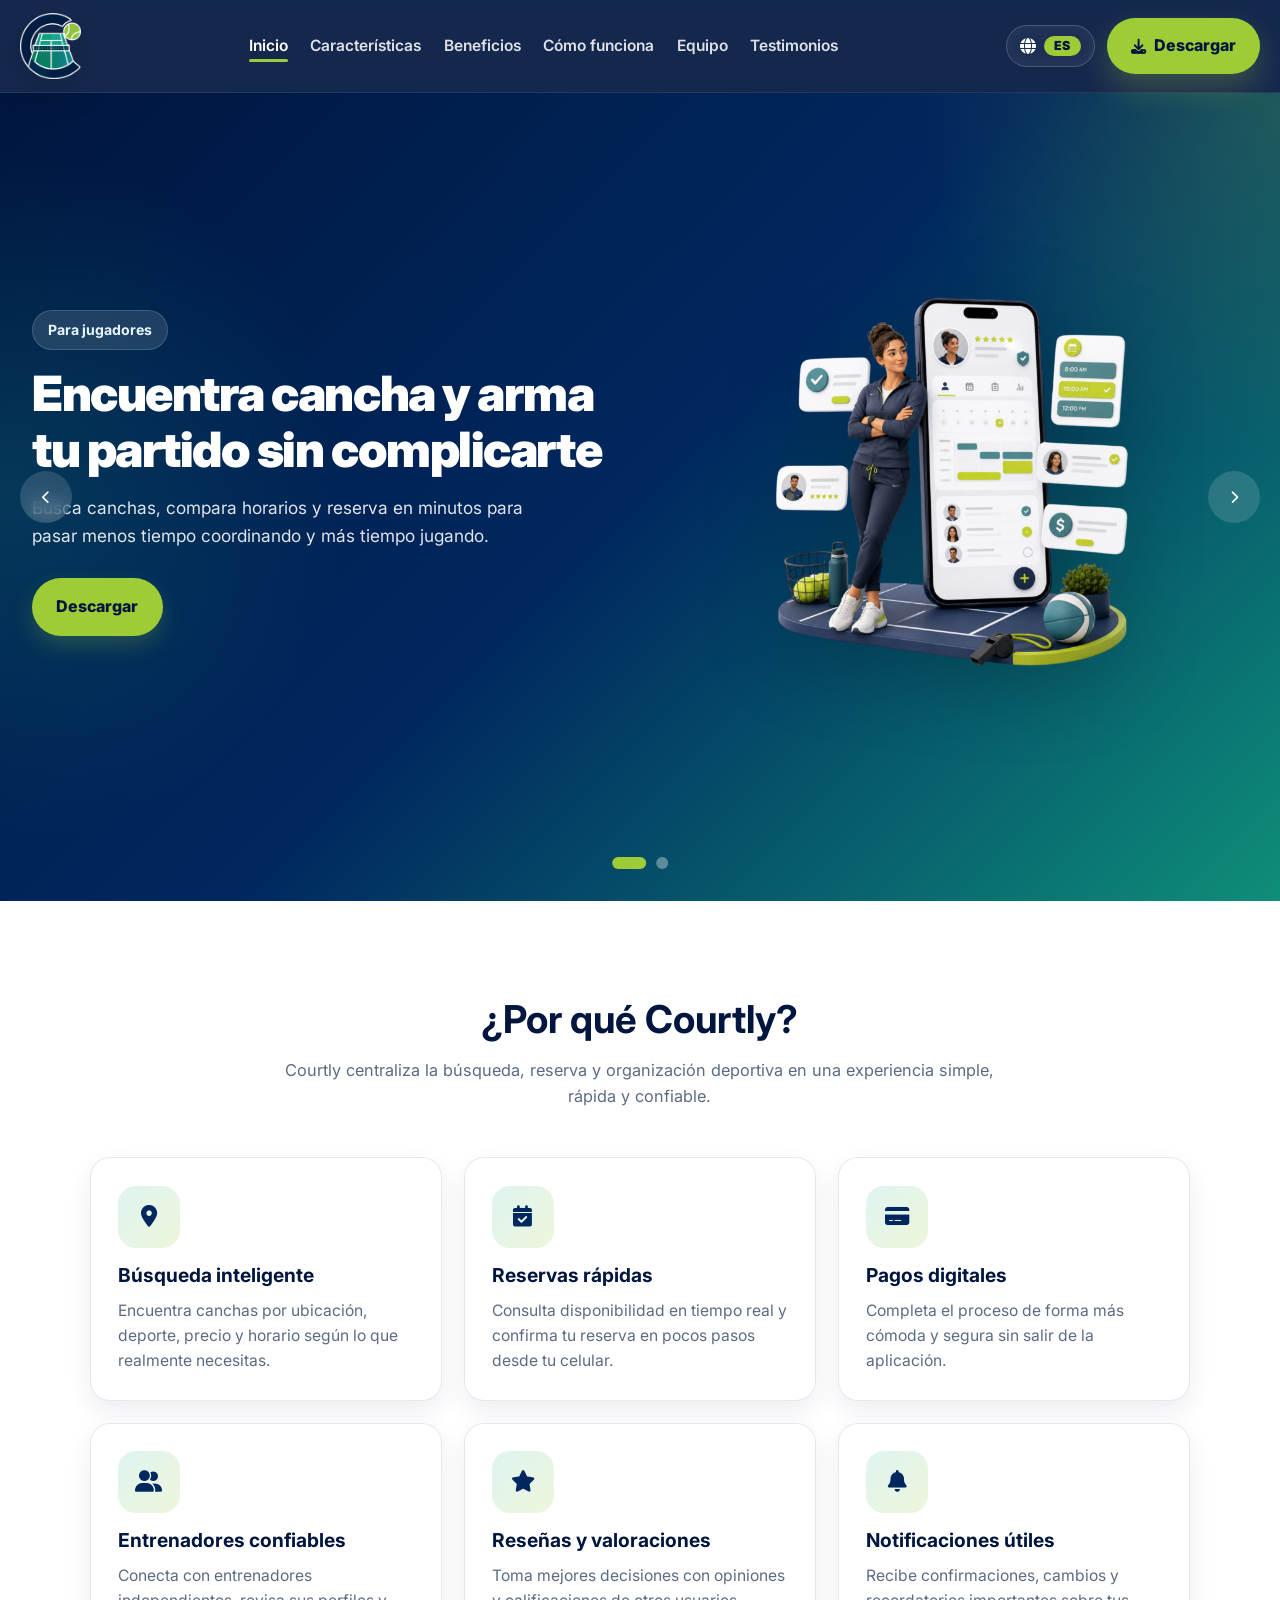
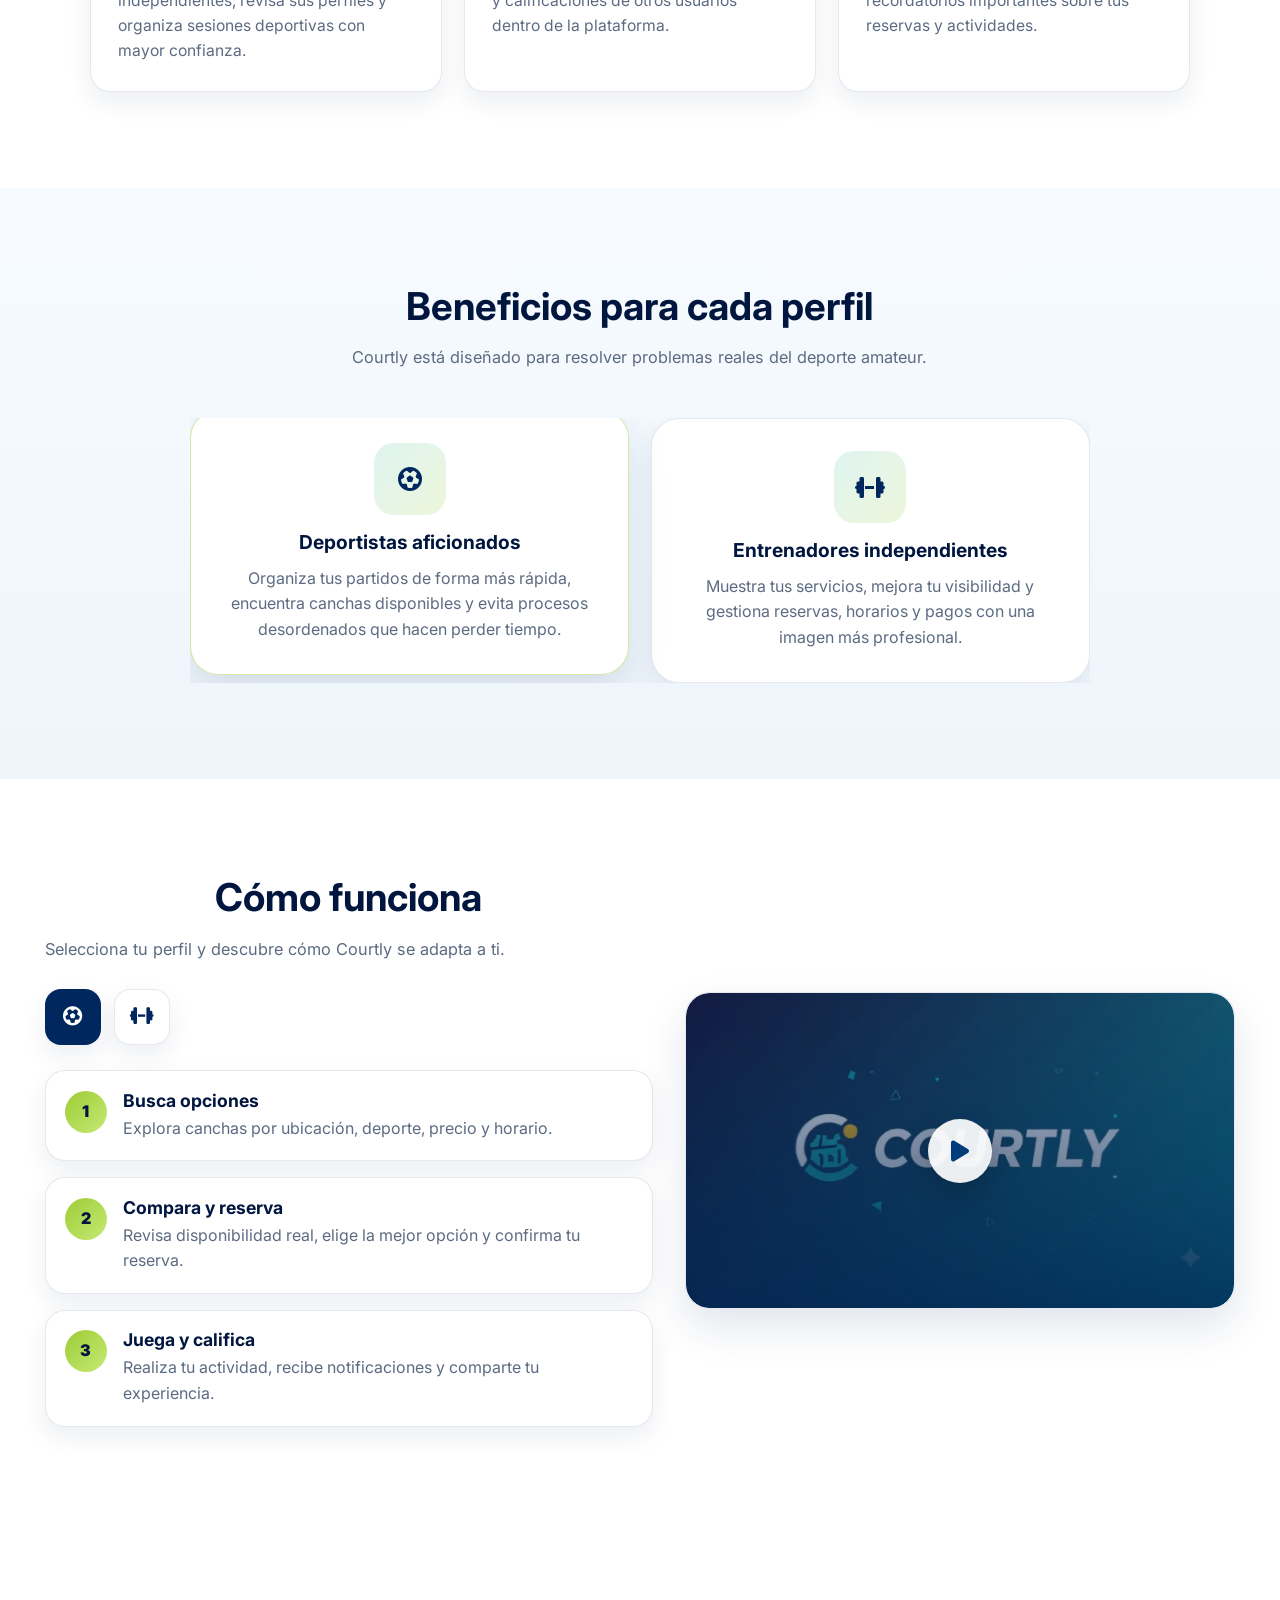
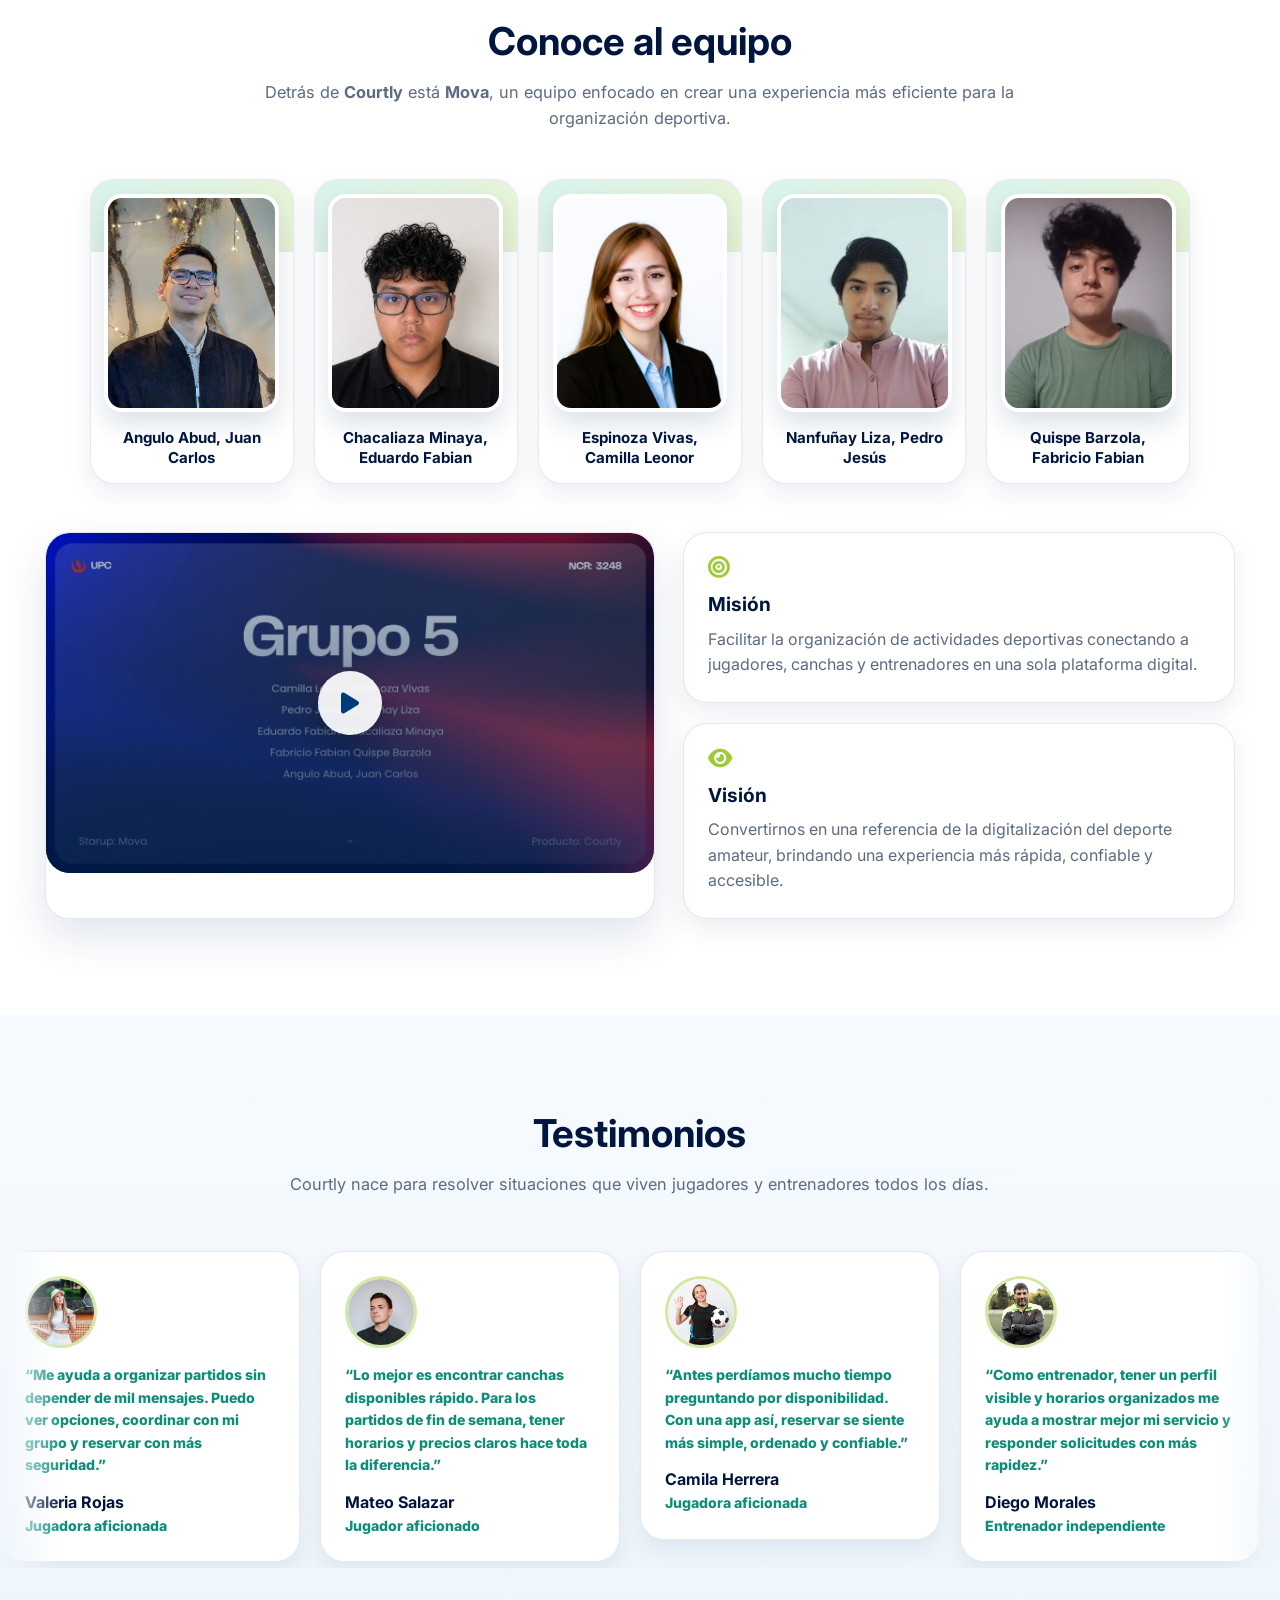
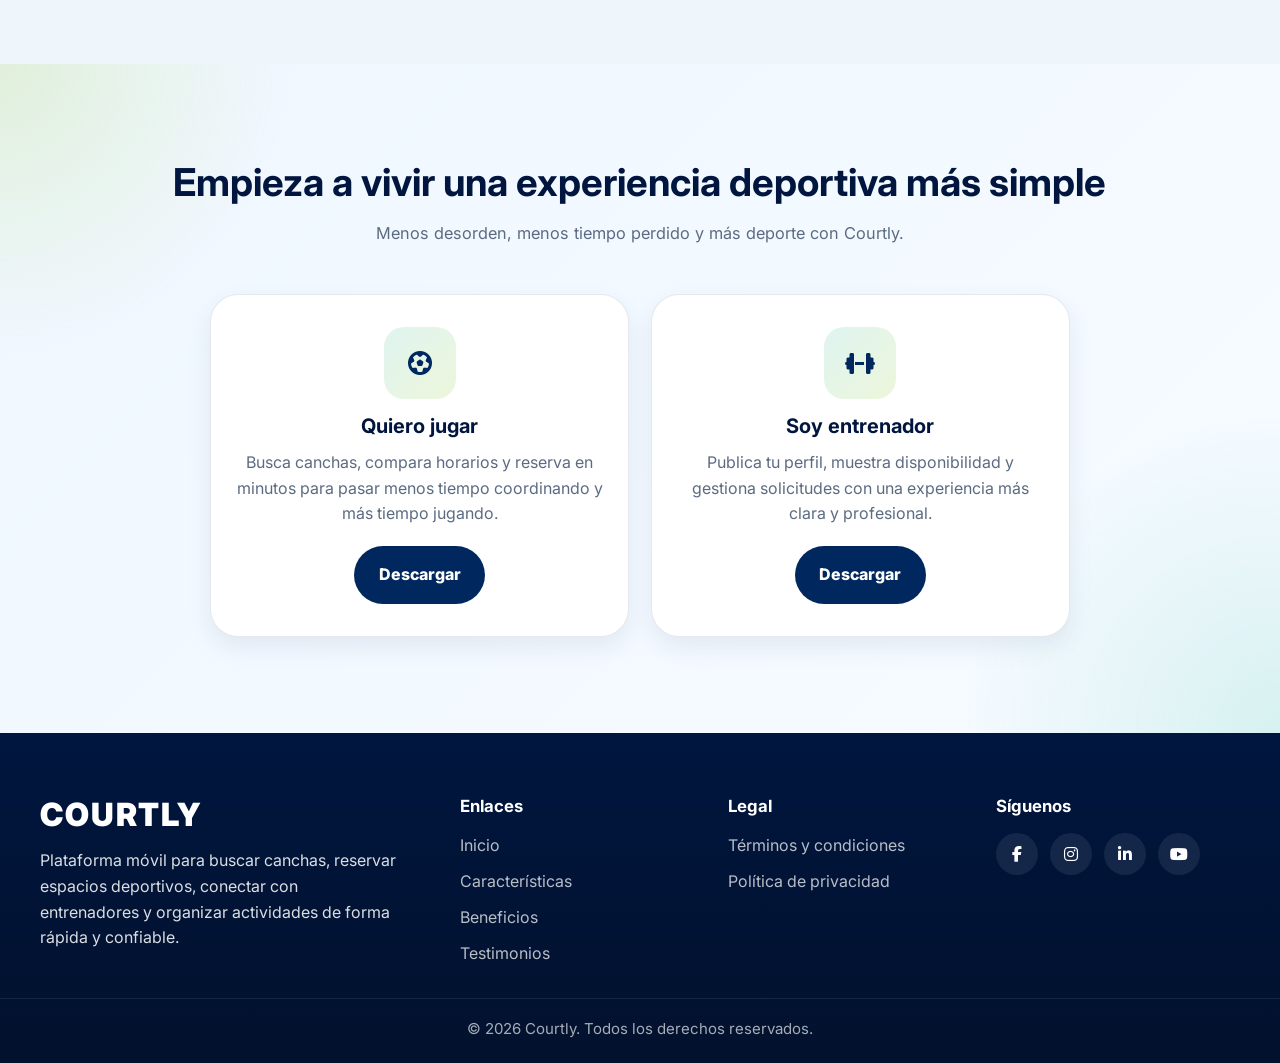
==== commit 169738f9: "feat: add video preview thumbnails to landing page" ====
--- a/index.html
+++ b/index.html
@@ -37,9 +37,6 @@
           <li><a href="#features" class="nav-item" data-key="nav_features">Características</a></li>
           <li><a href="#benefits" class="nav-item" data-key="nav_benefits">Beneficios</a></li>
           <li><a href="#how" class="nav-item" data-key="nav_how">Cómo funciona</a></li>
-          <!--
-          <li><a href="#plans" class="nav-item" data-key="nav_plans">Planes</a></li>
-          -->
           <li><a href="#team" class="nav-item" data-key="nav_team">Equipo</a></li>
           <li><a href="#testimonials" class="nav-item" data-key="nav_testimonials">Testimonios</a></li>
         </ul>
@@ -175,37 +172,37 @@
 
   <!-- ===== BENEFITS ===== -->
   <section id="benefits" class="audience-benefits section-soft">
-  <div class="container">
-    <h2 data-key="benefits_title">Beneficios para cada perfil</h2>
-    <p class="subtitle">
-      <span data-key="benefits_subtitle">Courtly está diseñado para resolver problemas reales del deporte amateur.</span>
-    </p>
-
-    <div class="benefit-slider">
-      <div class="benefit-track">
-
-        <div class="benefit-card active">
-          <div class="benefit-symbol"><i class="fa-solid fa-futbol"></i></div>
-          <h3 data-key="benefit_1_title">Deportistas aficionados</h3>
-          <p>
-            <span data-key="benefit_1_text">Organiza tus partidos de forma más rápida, encuentra canchas
-            disponibles y evita procesos desordenados que hacen perder tiempo.</span>
-          </p>
-        </div>
-
-        <div class="benefit-card">
-          <div class="benefit-symbol"><i class="fa-solid fa-dumbbell"></i></div>
-          <h3 data-key="benefit_2_title">Entrenadores independientes</h3>
-          <p>
-            <span data-key="benefit_2_text">Muestra tus servicios, mejora tu visibilidad y gestiona reservas,
-            horarios y pagos con una imagen más profesional.</span>
-          </p>
-        </div>
-
-      </div>
-    </div>
-  </div>
-</section>
+    <div class="container">
+      <h2 data-key="benefits_title">Beneficios para cada perfil</h2>
+      <p class="subtitle">
+        <span data-key="benefits_subtitle">Courtly está diseñado para resolver problemas reales del deporte amateur.</span>
+      </p>
+
+      <div class="benefit-slider">
+        <div class="benefit-track">
+
+          <div class="benefit-card active">
+            <div class="benefit-symbol"><i class="fa-solid fa-futbol"></i></div>
+            <h3 data-key="benefit_1_title">Deportistas aficionados</h3>
+            <p>
+              <span data-key="benefit_1_text">Organiza tus partidos de forma más rápida, encuentra canchas
+              disponibles y evita procesos desordenados que hacen perder tiempo.</span>
+            </p>
+          </div>
+
+          <div class="benefit-card">
+            <div class="benefit-symbol"><i class="fa-solid fa-dumbbell"></i></div>
+            <h3 data-key="benefit_2_title">Entrenadores independientes</h3>
+            <p>
+              <span data-key="benefit_2_text">Muestra tus servicios, mejora tu visibilidad y gestiona reservas,
+              horarios y pagos con una imagen más profesional.</span>
+            </p>
+          </div>
+
+        </div>
+      </div>
+    </div>
+  </section>
 
   <!-- ===== HOW IT WORKS ===== -->
   <section id="how" class="how-it-works section-light">
@@ -262,82 +259,28 @@
         </div>
 
         <div class="video-column">
-          <div class="video-wrapper">
-            <div class="video-placeholder-link">
-              <i class="fa-solid fa-play"></i>
-              <h3>Video about the product</h3>
-              <p>
-                Conoce cómo Courtly ayuda a reservar canchas, conectar con entrenadores
-                y organizar actividades deportivas.
-              </p>
-              <a 
-                href="https://upcedupe-my.sharepoint.com/:v:/g/personal/u202214572_upc_edu_pe/IQArVxH6gDP2Sq-34s2woLr0AYJP0d13ZqJ4XzHEV6FyGS8?nav=eyJyZWZlcnJhbEluZm8iOnsicmVmZXJyYWxBcHAiOiJPbmVEcml2ZUZvckJ1c2luZXNzIiwicmVmZXJyYWxBcHBQbGF0Zm9ybSI6IldlYiIsInJlZmVycmFsTW9kZSI6InZpZXciLCJyZWZlcnJhbFZpZXciOiJNeUZpbGVzTGlua0NvcHkifX0&e=4pUgLH"
-                target="_blank"
-                rel="noopener noreferrer"
-                class="btn-main">
-                Ver video
-              </a>
-            </div>
-          </div>
-        </div>
-
-      </div>
-    </div>
-  </section>
-
-  <!-- ===== PLANS =====
-  <section id="plans" class="pricing-section section-soft">
-    <div class="container">
-      <h2 data-key="plans_title">Planes</h2>
-      <p class="subtitle">
-        <span data-key="plans_subtitle">Elige la opción que mejor se adapte a tu experiencia dentro de Courtly.</span>
-      </p>
-
-      <div class="pricing-cards">
-        <div class="plan-card">
-          <span class="plan-badge" data-key="plan_player_badge">Jugador</span>
-          <h3 data-key="plan_player_title">Jugador Courtly</h3>
-          <div class="price">
-            <span class="currency">S/</span>
-            <span class="amount">9</span>
-            <span class="period" data-key="plan_player_period">/mes</span>
-          </div>
-
-          <ul class="features">
-            <li data-key="plan_player_1">Buscar canchas por ubicación</li>
-            <li data-key="plan_player_2">Filtrar por deporte, precio y horario</li>
-            <li data-key="plan_player_3">Ver detalles de cancha</li>
-            <li data-key="plan_player_4">Reservar desde la app</li>
-            <li data-key="plan_player_5">Pagos digitales</li>
-            <li data-key="plan_player_6">Crear y unirse a partidos</li>
-          </ul>
-
-          <a href="#cta" class="btn-main" data-key="plan_player_cta">Elegir plan</a>
-        </div>
-
-        <div class="plan-card featured">
-          <span class="plan-badge highlight-badge" data-key="plan_trainer_badge">Entrenador</span>
-          <h3 data-key="plan_trainer_title">Entrenador Courtly</h3>
-          <div class="price">
-            <span class="currency">S/</span>
-            <span class="amount">19</span>
-            <span class="period" data-key="plan_trainer_period">/mes</span>
-          </div>
-
-          <ul class="features">
-            <li data-key="plan_trainer_1">Perfil profesional visible</li>
-            <li data-key="plan_trainer_2">Publicación de disponibilidad</li>
-            <li data-key="plan_trainer_3">Gestión de solicitudes</li>
-            <li data-key="plan_trainer_4">Visualización de pagos</li>
-            <li data-key="plan_trainer_5">Recepción de reseñas</li>
-            <li data-key="plan_trainer_6">Estadísticas de rendimiento</li>
-          </ul>
-
-          <a href="#cta" class="btn-main" data-key="plan_trainer_cta">Elegir plan</a>
-        </div>
-      </div>
-    </div>
-  </section> -->
+          <div class="video-wrapper video-card-wrapper">
+            <a
+              href="https://upcedupe-my.sharepoint.com/:v:/g/personal/u202214572_upc_edu_pe/IQArVxH6gDP2Sq-34s2woLr0AYJP0d13ZqJ4XzHEV6FyGS8?nav=eyJyZWZlcnJhbEluZm8iOnsicmVmZXJyYWxBcHAiOiJPbmVEcml2ZUZvckJ1c2luZXNzIiwicmVmZXJyYWxBcHBQbGF0Zm9ybSI6IldlYiIsInJlZmVycmFsTW9kZSI6InZpZXciLCJyZWZlcnJhbFZpZXciOiJNeUZpbGVzTGlua0NvcHkifX0&amp;e=4pUgLH"
+              target="_blank"
+              rel="noopener noreferrer"
+              class="video-preview-link"
+              aria-label="Ver video about the product"
+            >
+              <img src="imgs/img1.png" alt="Video about the product" class="video-preview-img">
+
+              <div class="video-preview-overlay">
+                <span class="play-badge">
+                  <i class="fa-solid fa-play"></i>
+                </span>
+              </div>
+            </a>
+          </div>
+        </div>
+
+      </div>
+    </div>
+  </section>
 
   <!-- ===== TEAM ===== -->
   <section id="team" class="team-section section-light">
@@ -375,22 +318,24 @@
         </div>
       </div>
 
-      <div class="video-wrapper clean">
-        <div class="video-placeholder-link">
-          <i class="fa-solid fa-users"></i>
-          <h3>Video about the team</h3>
-          <p>
-            Conoce al equipo Mova y el trabajo realizado detrás de Courtly.
-          </p>
-          <a 
-            href="https://upcedupe-my.sharepoint.com/:v:/g/personal/u202214572_upc_edu_pe/IQBoAB9uK1KyR7uBgw4e8C1gAaNrnXgelygJxs0lHW_qDsU?nav=eyJyZWZlcnJhbEluZm8iOnsicmVmZXJyYWxBcHAiOiJPbmVEcml2ZUZvckJ1c2luZXNzIiwicmVmZXJyYXBQbGF0Zm9ybSI6IldlYiIsInJlZmVycmFsTW9kZSI6InZpZXciLCJyZWZlcnJhbFZpZXciOiJNeUZpbGVzTGlua0NvcHkifX0&e=0zSvd0"
+      <div class="team-row-horizontal">
+        <div class="video-wrapper clean video-card-wrapper">
+          <a
+            href="https://upcedupe-my.sharepoint.com/:v:/g/personal/u202214572_upc_edu_pe/IQBoAB9uK1KyR7uBgw4e8C1gAaNrnXgelygJxs0lHW_qDsU?nav=eyJyZWZlcnJhbEluZm8iOnsicmVmZXJyYWxBcHAiOiJPbmVEcml2ZUZvckJ1c2luZXNzIiwicmVmZXJyYWxBcHBQbGF0Zm9ybSI6IldlYiIsInJlZmVycmFsTW9kZSI6InZpZXciLCJyZWZlcnJhbFZpZXciOiJNeUZpbGVzTGlua0NvcHkifX0&amp;e=0zSvd0"
             target="_blank"
             rel="noopener noreferrer"
-            class="btn-main">
-            Ver video
+            class="video-preview-link"
+            aria-label="Ver video about the team"
+          >
+            <img src="imgs/img2.png" alt="Video about the team" class="video-preview-img">
+
+            <div class="video-preview-overlay">
+              <span class="play-badge">
+                <i class="fa-solid fa-play"></i>
+              </span>
+            </div>
           </a>
         </div>
-      </div>
 
         <div class="mission-vision-column">
           <div class="info-card modern">
@@ -539,9 +484,6 @@
           <li><a href="#home" data-key="nav_home">Inicio</a></li>
           <li><a href="#features" data-key="nav_features">Características</a></li>
           <li><a href="#benefits" data-key="nav_benefits">Beneficios</a></li>
-          <!--
-          <li><a href="#plans" data-key="nav_plans">Planes</a></li>
-          -->
           <li><a href="#testimonials" data-key="nav_testimonials">Testimonios</a></li>
         </ul>
       </div>
@@ -572,4 +514,4 @@
   </footer>
 
 </body>
-</html>
+</html>
--- a/styles.css
+++ b/styles.css
@@ -1274,3 +1274,157 @@
     font-size: 0.96rem;
   }
 }
+
+.video-placeholder-link {
+  width: 100%;
+  min-height: 315px;
+  border-radius: 20px;
+  background: #f4f7fb;
+  border: 1px solid #dce5f2;
+  display: flex;
+  flex-direction: column;
+  align-items: center;
+  justify-content: center;
+  gap: 14px;
+  text-align: center;
+  padding: 32px;
+}
+
+.video-placeholder-link i {
+  font-size: 42px;
+  color: #003b7a;
+}
+
+.video-placeholder-link h3 {
+  font-size: 24px;
+  color: #001f4d;
+  margin: 0;
+}
+
+.video-placeholder-link p {
+  max-width: 480px;
+  color: #4a5d7a;
+  line-height: 1.5;
+  margin: 0;
+}
+
+.video-wrapper.video-card-wrapper,
+.video-wrapper.clean.video-card-wrapper {
+  position: relative;
+  padding: 0;
+  min-height: 315px;
+  height: auto;
+  overflow: hidden;
+  border-radius: 24px;
+}
+
+.video-preview-link {
+  position: relative;
+  display: block;
+  width: 100%;
+  min-height: 315px;
+  border-radius: 24px;
+  overflow: hidden;
+  text-decoration: none;
+  color: white;
+}
+
+.video-preview-img {
+  width: 100%;
+  height: 100%;
+  min-height: 315px;
+  object-fit: cover;
+  display: block;
+  transition: transform 0.35s ease;
+}
+
+.video-preview-link::after {
+  content: "";
+  position: absolute;
+  inset: 0;
+  background: linear-gradient(
+    180deg,
+    rgba(0, 31, 77, 0.25),
+    rgba(0, 31, 77, 0.78)
+  );
+  z-index: 1;
+}
+
+.video-preview-overlay {
+  position: absolute;
+  inset: 0;
+  z-index: 2;
+  display: flex;
+  flex-direction: column;
+  align-items: center;
+  justify-content: center;
+  gap: 14px;
+  padding: 32px;
+  text-align: center;
+  color: white;
+}
+
+.video-preview-overlay h3 {
+  margin: 0;
+  font-size: 26px;
+  font-weight: 800;
+  color: white;
+}
+
+.video-preview-overlay p {
+  max-width: 480px;
+  margin: 0;
+  color: white;
+  line-height: 1.5;
+}
+
+.play-badge {
+  width: 64px;
+  height: 64px;
+  border-radius: 50%;
+  background: rgba(255, 255, 255, 0.92);
+  color: #003b7a;
+  display: flex;
+  align-items: center;
+  justify-content: center;
+  font-size: 24px;
+  box-shadow: 0 12px 30px rgba(0, 0, 0, 0.2);
+}
+
+.video-preview-btn {
+  margin-top: 4px;
+  pointer-events: none;
+}
+
+.video-preview-link:hover .video-preview-img {
+  transform: scale(1.04);
+}
+
+.team-row-horizontal {
+  display: grid;
+  grid-template-columns: 1.05fr 0.95fr;
+  gap: 28px;
+  align-items: stretch;
+  margin-top: 48px;
+}
+
+.team-row-horizontal .mission-vision-column {
+  display: flex;
+  flex-direction: column;
+  gap: 20px;
+}
+
+.team-row-horizontal .info-card.modern {
+  flex: 1;
+}
+
+@media (max-width: 900px) {
+  .team-row-horizontal {
+    grid-template-columns: 1fr;
+  }
+
+  .video-preview-link,
+  .video-preview-img {
+    min-height: 260px;
+  }
+}
